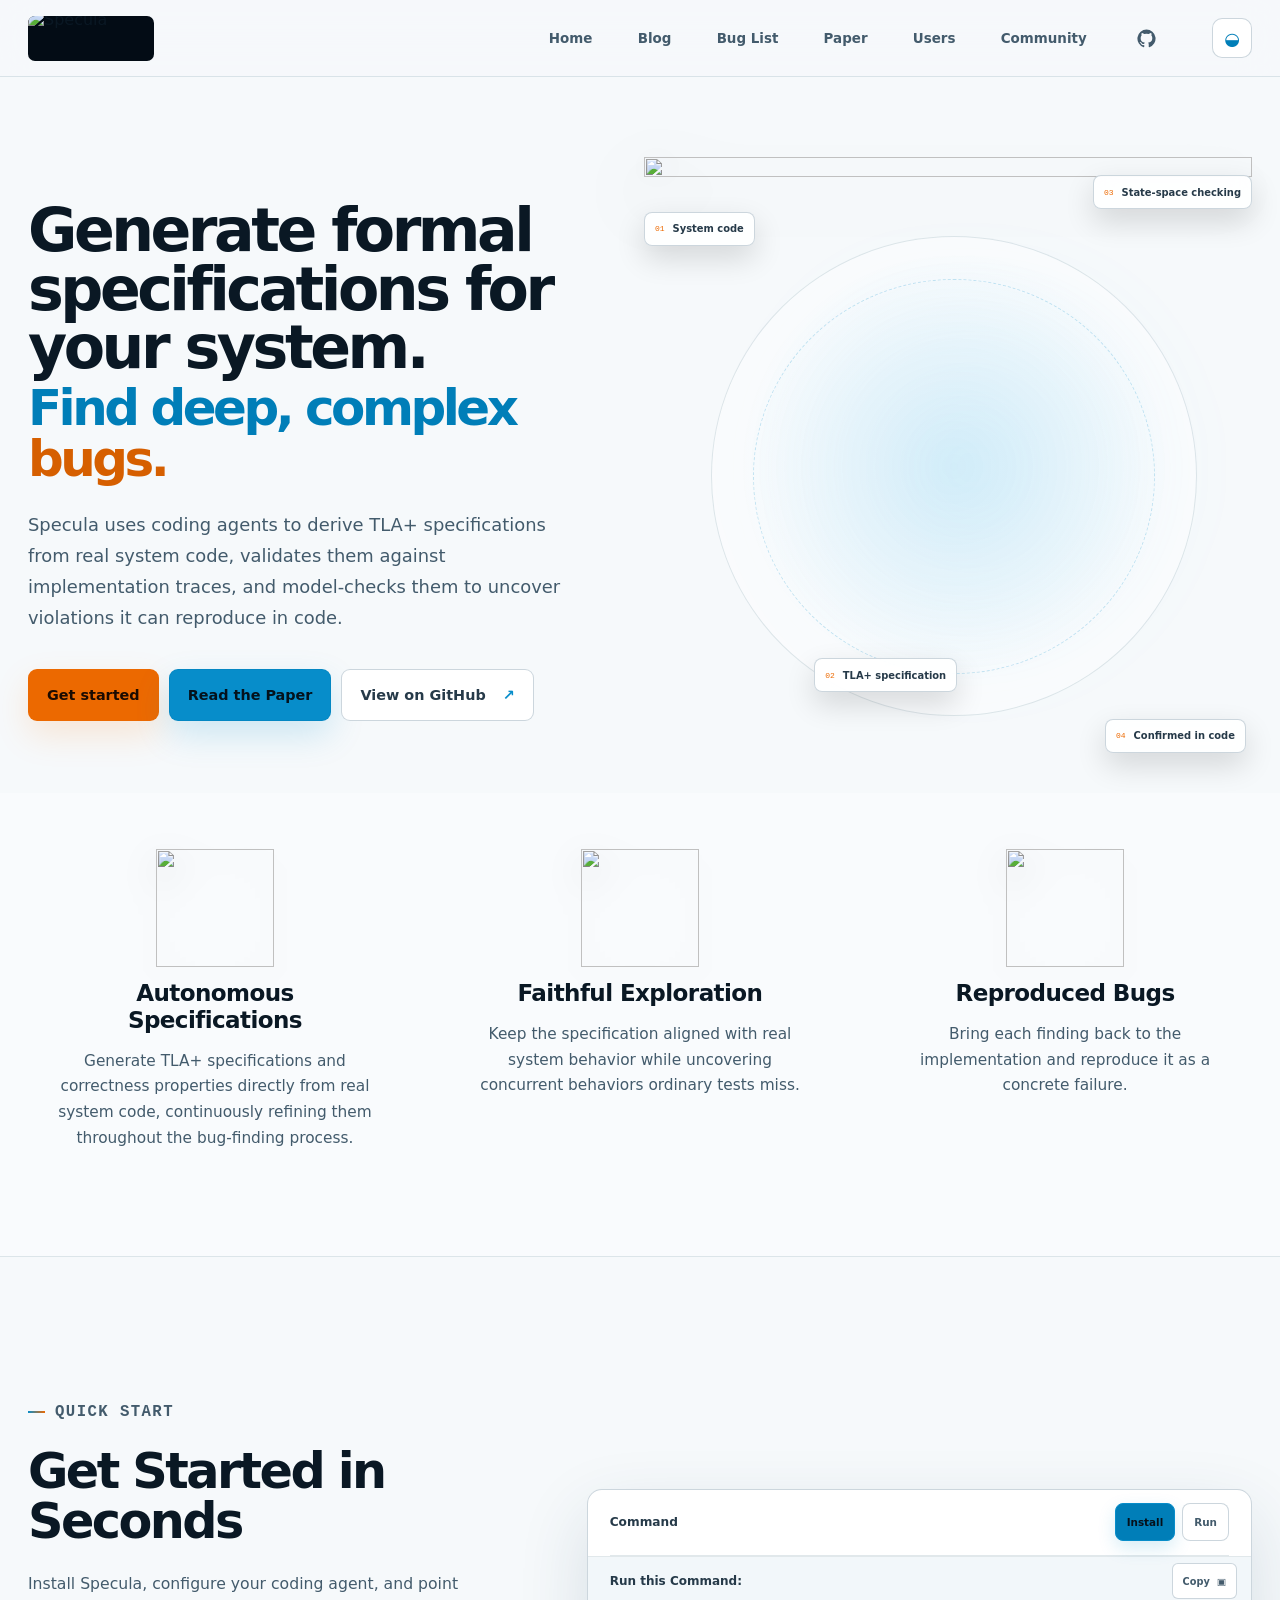
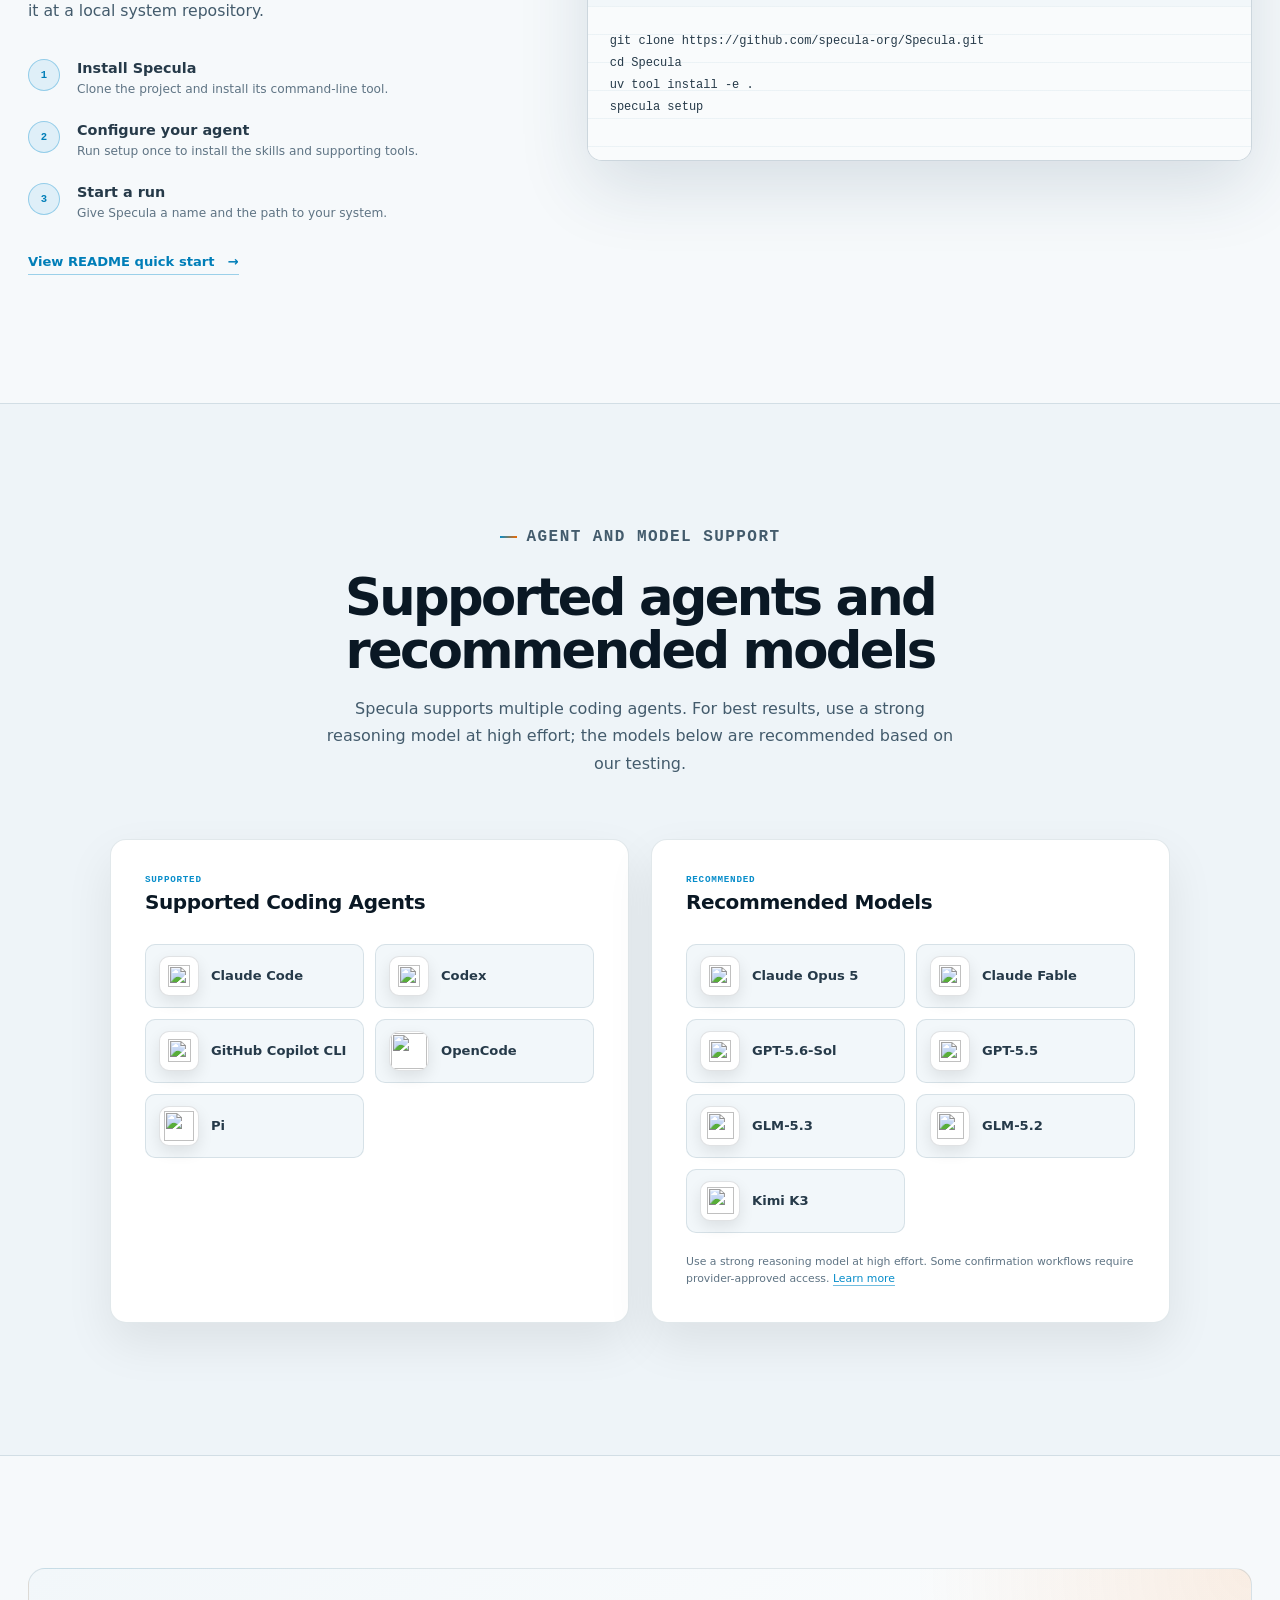
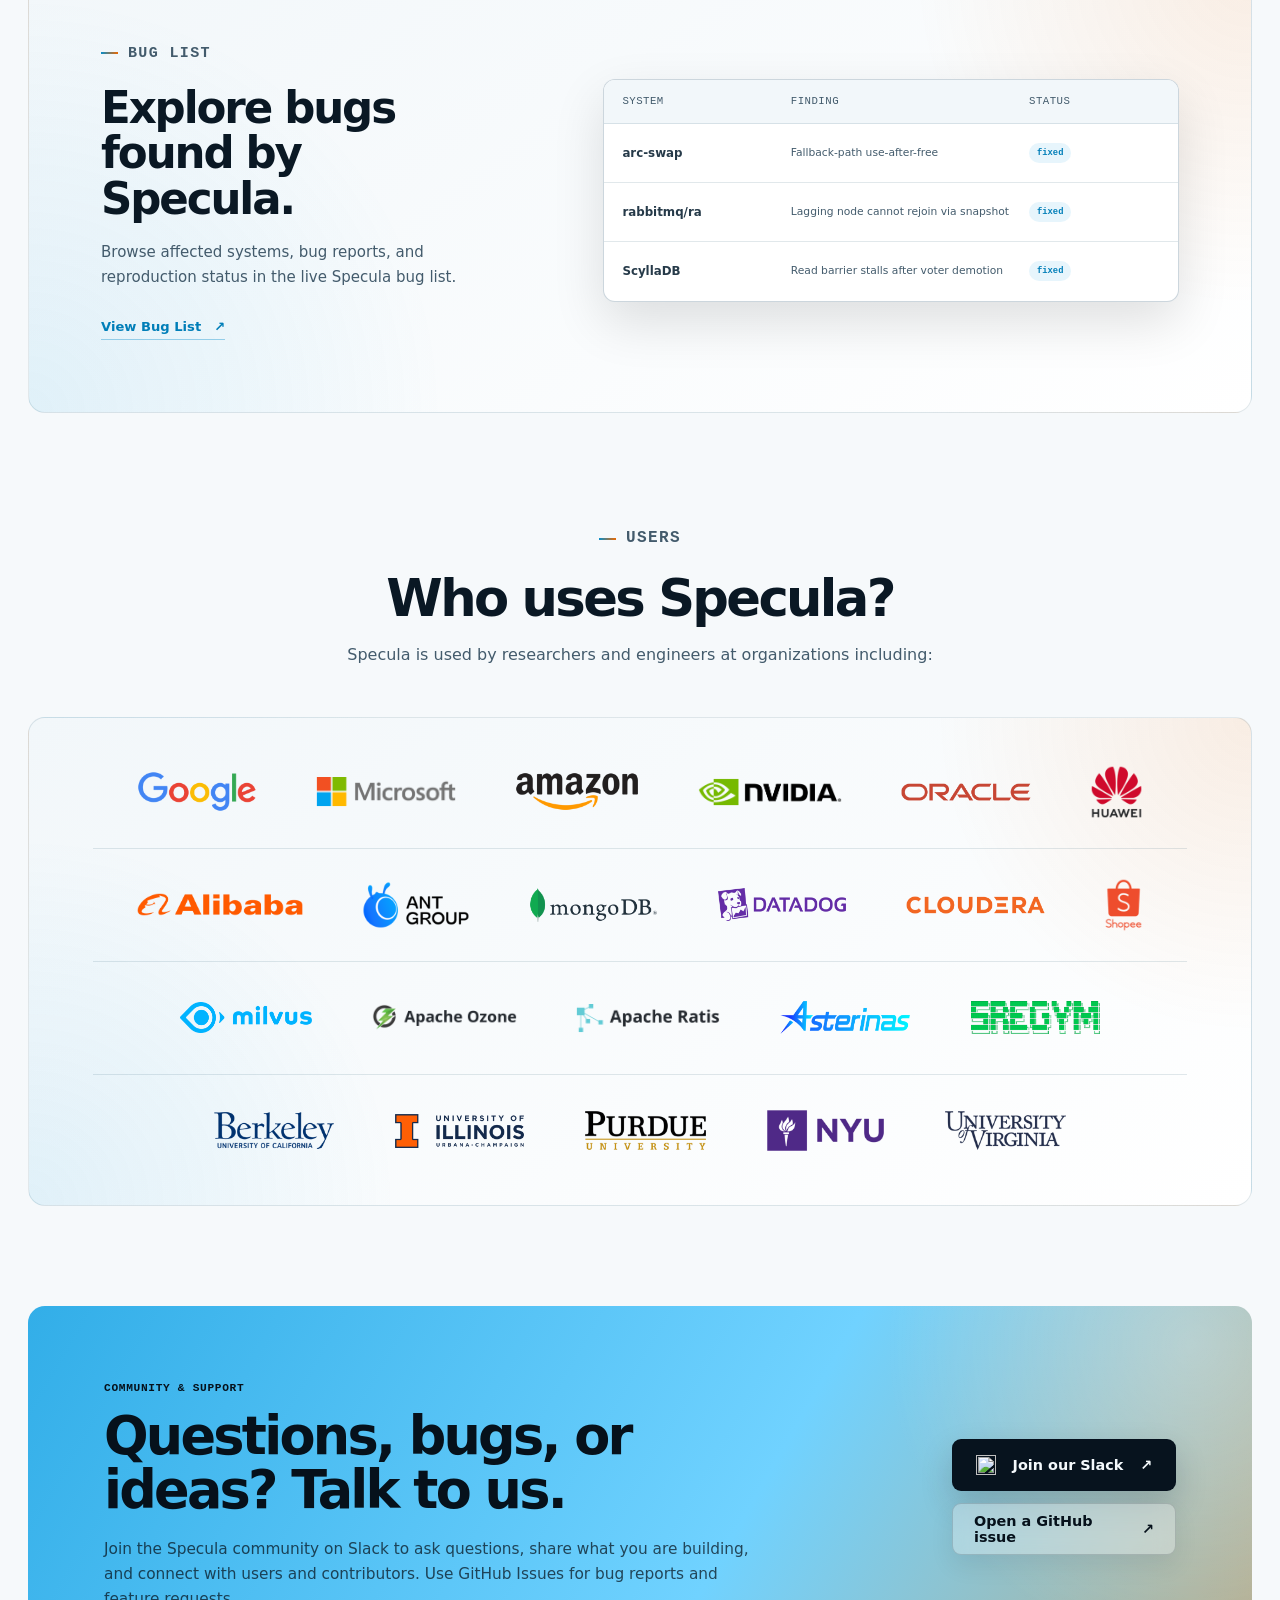
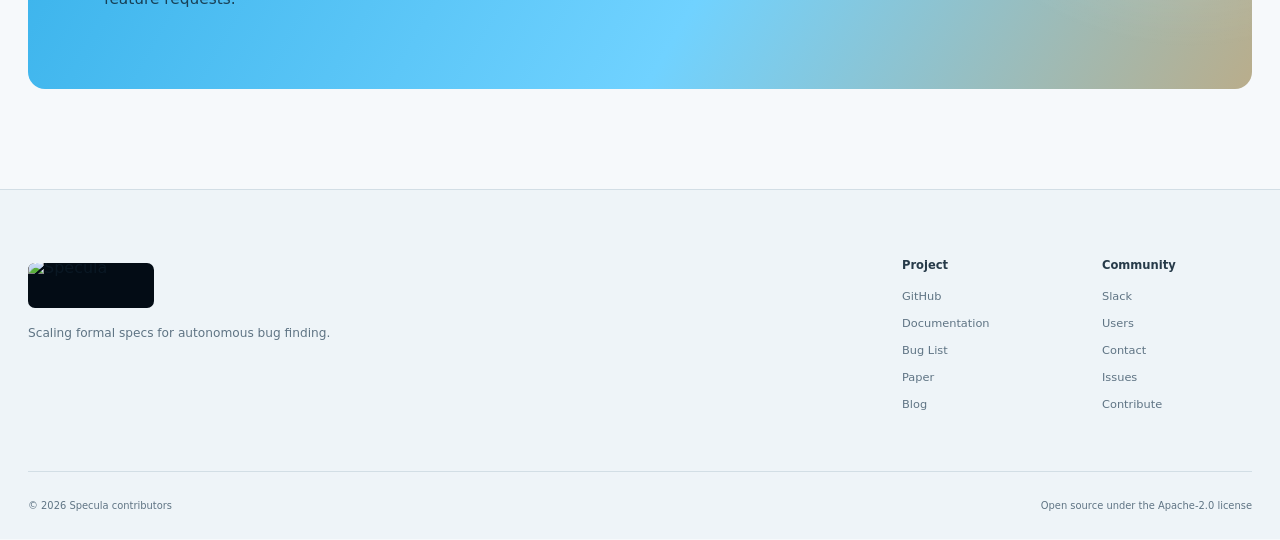
==== index.html @ 28d7adf4 "Add Who uses Specula section" ====
<!doctype html>
<html lang="en" data-theme="dark">
  <head>
    <meta charset="UTF-8" />
    <meta name="viewport" content="width=device-width, initial-scale=1" />
    <meta
      name="description"
      content="Specula generates formal TLA+ specifications for real system code, model-checks them, and reproduces deep bugs in the implementation."
    />
    <meta name="theme-color" content="#050d16" />
    <meta property="og:title" content="Specula — Generate formal specifications. Find deep bugs." />
    <meta
      property="og:description"
      content="Generate and validate TLA+ specifications for your system, then uncover and reproduce deep bugs."
    />
    <meta property="og:type" content="website" />
    <meta property="og:url" content="https://specula.info/" />
    <meta property="og:image" content="https://specula.info/assets/og.png" />
    <meta property="og:image:width" content="1536" />
    <meta property="og:image:height" content="1024" />
    <meta
      property="og:image:alt"
      content="Specula turns code into a TLA+ model, finds a counterexample, and confirms a bug."
    />
    <meta name="twitter:card" content="summary_large_image" />
    <meta name="twitter:title" content="Specula — Generate formal specifications. Find deep bugs." />
    <meta
      name="twitter:description"
      content="Generate and validate TLA+ specifications for your system, then uncover and reproduce deep bugs."
    />
    <meta name="twitter:image" content="https://specula.info/assets/og.png" />
    <title>Specula — Generate formal specifications. Find deep bugs.</title>
    <link rel="icon" href="assets/favicon.png" type="image/png" />
    <link rel="preload" href="assets/specula-hero-illustration.webp" as="image" type="image/webp" />
    <script>
      (() => {
        let savedTheme = null;
        try {
          savedTheme = localStorage.getItem("specula-theme");
        } catch (_) {}

        const theme =
          savedTheme === "light" || savedTheme === "dark"
            ? savedTheme
            : window.matchMedia?.("(prefers-color-scheme: dark)").matches
              ? "dark"
              : "light";

        document.documentElement.dataset.theme = theme;
        document
          .querySelector('meta[name="theme-color"]')
          ?.setAttribute("content", theme === "light" ? "#f6f9fb" : "#050d16");
      })();
    </script>
    <link rel="stylesheet" href="styles.css" />
  </head>
  <body>
    <a class="skip-link" href="#main">Skip to content</a>

    <header class="site-header">
      <div class="nav-shell">
        <a class="brand" href="#top" aria-label="Specula home">
          <img src="assets/specula-wordmark.webp" alt="Specula" width="287" height="127" />
        </a>

        <nav aria-label="Primary navigation">
          <a href="#top">Home</a>
          <a href="blog/">Blog</a>
          <a href="https://docs.google.com/spreadsheets/d/1AVXdKjNfD4952hZqyB-_wTdrzeTw0SD73f3F0zWJ0as/edit?gid=996176958#gid=996176958" target="_blank" rel="noopener noreferrer">Bug List</a>
          <a href="https://arxiv.org/abs/2607.25333" target="_blank" rel="noopener noreferrer">Paper</a>
          <a href="#users">Users</a>
          <a href="#contact">Community</a>
          <a
            class="github-nav"
            href="https://github.com/specula-org/Specula"
            aria-label="Specula on GitHub"
            title="GitHub"
          >
            <svg viewBox="0 0 24 24" aria-hidden="true">
              <path d="M12 .7a11.5 11.5 0 0 0-3.64 22.4c.58.1.79-.25.79-.56v-2.23c-3.22.7-3.9-1.37-3.9-1.37-.53-1.34-1.29-1.7-1.29-1.7-1.05-.72.08-.7.08-.7 1.16.08 1.78 1.2 1.78 1.2 1.03 1.77 2.71 1.26 3.37.96.1-.75.4-1.26.74-1.55-2.58-.3-5.29-1.29-5.29-5.73 0-1.27.45-2.3 1.19-3.11-.12-.29-.52-1.47.11-3.08 0 0 .97-.31 3.16 1.19a10.9 10.9 0 0 1 5.76 0c2.19-1.5 3.16-1.19 3.16-1.19.63 1.61.23 2.79.11 3.08.74.81 1.19 1.84 1.19 3.11 0 4.45-2.72 5.43-5.3 5.72.42.36.79 1.06.79 2.14v3.26c0 .31.21.67.8.56A11.5 11.5 0 0 0 12 .7Z" />
            </svg>
          </a>
        </nav>

        <div class="header-actions">
          <button
            class="theme-toggle"
            type="button"
            aria-label="Switch to light mode"
            aria-pressed="false"
            title="Switch color theme"
          >
            <span class="theme-icon theme-icon-sun" aria-hidden="true">☼</span>
            <span class="theme-icon theme-icon-moon" aria-hidden="true">◒</span>
          </button>
        </div>
      </div>
    </header>

    <main id="main">
      <section class="hero section-shell" id="top" aria-labelledby="hero-title">
        <div class="hero-copy reveal">
          <h1 id="hero-title">
            <span class="hero-title-main">Generate formal specifications for your system.</span>
            <span class="hero-title-accent">Find deep, complex <em>bugs.</em></span>
          </h1>
          <p class="hero-lede">
            Specula uses coding agents to derive TLA+ specifications from real
            system code, validates them against implementation traces, and
            model-checks them to uncover violations it can reproduce in code.
          </p>
          <div class="hero-actions">
            <a class="button button-primary" href="#get-started">
              Get started
            </a>
            <a class="button button-paper" href="https://arxiv.org/abs/2607.25333" target="_blank" rel="noopener noreferrer">
              Read the Paper
            </a>
            <a class="button button-secondary" href="https://github.com/specula-org/Specula">
              View on GitHub
              <span class="github-mark" aria-hidden="true">↗</span>
            </a>
          </div>
        </div>

        <figure class="hero-visual reveal" aria-labelledby="hero-figure-caption">
          <div class="visual-glow"></div>
          <img
            src="assets/specula-hero-illustration.webp"
            width="1254"
            height="1254"
            alt=""
            fetchpriority="high"
            decoding="async"
          />

          <div class="illustration-label label-code" aria-hidden="true">
            <span>01</span><strong>System code</strong>
          </div>
          <div class="illustration-label label-spec" aria-hidden="true">
            <span>02</span><strong>TLA+ specification</strong>
          </div>
          <div class="illustration-label label-check" aria-hidden="true">
            <span>03</span><strong>State-space checking</strong>
          </div>
          <div class="illustration-label label-bug" aria-hidden="true">
            <span>04</span><strong>Confirmed in code</strong>
          </div>

          <figcaption id="hero-figure-caption" class="sr-only">
            Specula analyzes system code, generates and validates a TLA+
            specification, explores its state space, and confirms discovered
            violations in the implementation.
          </figcaption>
        </figure>
      </section>

      <section class="signal-strip" aria-label="Specula value summary">
        <div class="section-shell signal-grid">
          <article class="reveal">
            <div class="feature-icon" aria-hidden="true">
              <img src="assets/feature-specification.webp" width="384" height="384" alt="" loading="lazy" decoding="async" />
            </div>
            <div class="signal-copy">
              <h2>Autonomous Specifications</h2>
              <p>Generate TLA+ specifications and correctness properties directly from real system code, continuously refining them throughout the bug-finding process.</p>
            </div>
          </article>
          <article class="reveal">
            <div class="feature-icon" aria-hidden="true">
              <img src="assets/feature-exploration.webp" width="384" height="384" alt="" loading="lazy" decoding="async" />
            </div>
            <div class="signal-copy">
              <h2>Faithful Exploration</h2>
              <p>Keep the specification aligned with real system behavior while uncovering concurrent behaviors ordinary tests miss.</p>
            </div>
          </article>
          <article class="reveal">
            <div class="feature-icon" aria-hidden="true">
              <img src="assets/feature-reproduction.webp" width="384" height="384" alt="" loading="lazy" decoding="async" />
            </div>
            <div class="signal-copy">
              <h2>Reproduced Bugs</h2>
              <p>Bring each finding back to the implementation and reproduce it as a concrete failure.</p>
            </div>
          </article>
        </div>
      </section>

      <section class="start-section section-shell" id="get-started" aria-labelledby="start-title">
        <div class="start-copy reveal">
          <p class="eyebrow"><span></span> Quick start</p>
          <h2 id="start-title">Get Started in Seconds</h2>
          <p>
            Install Specula, configure your coding agent, and point it at a
            local system repository.
          </p>
          <ol class="start-steps">
            <li><span>1</span><div><strong>Install Specula</strong><p>Clone the project and install its command-line tool.</p></div></li>
            <li><span>2</span><div><strong>Configure your agent</strong><p>Run setup once to install the skills and supporting tools.</p></div></li>
            <li><span>3</span><div><strong>Start a run</strong><p>Give Specula a name and the path to your system.</p></div></li>
          </ol>
          <a class="text-link" href="https://github.com/specula-org/Specula#setup">
            View README quick start <span aria-hidden="true">→</span>
          </a>
        </div>

        <div class="quickstart command-builder reveal" data-command-builder>
          <div class="builder-controls">
            <div class="builder-row">
              <span class="builder-label">Command</span>
              <div class="builder-options" role="group" aria-label="Command type">
                <button type="button" data-builder-mode="install" aria-pressed="true">Install</button>
                <button type="button" data-builder-mode="run" aria-pressed="false">Run</button>
              </div>
            </div>

            <div class="builder-row" data-run-config hidden>
              <span class="builder-label">Agent</span>
              <div class="builder-options builder-options-wrap" role="group" aria-label="Coding agent">
                <button type="button" data-builder-agent="claude-code" aria-pressed="true">Claude Code</button>
                <button type="button" data-builder-agent="codex" aria-pressed="false">Codex</button>
                <button type="button" data-builder-agent="copilot-cli" aria-pressed="false">Copilot CLI</button>
                <button type="button" data-builder-agent="opencode" aria-pressed="false">OpenCode</button>
                <button type="button" data-builder-agent="pi" aria-pressed="false">Pi</button>
              </div>
            </div>

            <div class="builder-row" data-run-config hidden>
              <span class="builder-label">Source</span>
              <div class="builder-control-stack">
                <div class="builder-options" role="group" aria-label="Source checkout handling">
                  <button type="button" data-builder-source="working" aria-pressed="true">Edit source</button>
                  <button type="button" data-builder-source="keep" aria-pressed="false">Use a copy</button>
                </div>
                <p class="builder-inline-help" data-source-help>
                  Specula works in the selected repository and may modify its files.
                </p>
              </div>
            </div>
          </div>

          <div class="command-output">
            <div class="command-output-heading">
              <span>Run this Command:</span>
              <button class="command-copy" type="button" data-copy-target="#quick-command">
                Copy <span aria-hidden="true">▣</span>
              </button>
            </div>
            <pre><code id="quick-command" data-generated-command>git clone https://github.com/specula-org/Specula.git
cd Specula
uv tool install -e .
specula setup</code></pre>
          </div>

        </div>
      </section>

      <section class="support-section" id="support" aria-labelledby="support-title">
        <div class="section-shell">
          <div class="support-heading reveal">
            <p class="eyebrow"><span></span> Agent and model support</p>
            <h2 id="support-title">Supported agents and recommended models</h2>
            <p>Specula supports multiple coding agents. For best results, use a strong reasoning model at high effort; the models below are recommended based on our testing.</p>
          </div>

          <div class="support-grid">
            <article class="support-card reveal">
              <div class="support-card-heading">
                <div><p>SUPPORTED</p><h3>Supported Coding Agents</h3></div>
              </div>
              <div class="support-items agents-list">
                <div><span class="brand-icon brand-icon--claude"><img src="assets/logos/claude.svg" alt="" loading="lazy" decoding="async" /></span><strong>Claude Code</strong></div>
                <div><span class="brand-icon brand-icon--openai"><img src="assets/logos/openai.svg" alt="" loading="lazy" decoding="async" /></span><strong>Codex</strong></div>
                <div><span class="brand-icon brand-icon--copilot"><img src="assets/logos/github-copilot.svg" alt="" loading="lazy" decoding="async" /></span><strong>GitHub Copilot CLI</strong></div>
                <div><span class="brand-icon brand-icon--opencode"><img src="assets/logos/opencode.png" alt="" loading="lazy" decoding="async" /></span><strong>OpenCode</strong></div>
                <div><span class="brand-icon brand-icon--pi"><img src="assets/logos/pi.svg" alt="" loading="lazy" decoding="async" /></span><strong>Pi</strong></div>
              </div>
            </article>

            <article class="support-card reveal">
              <div class="support-card-heading">
                <div><p>RECOMMENDED</p><h3>Recommended Models</h3></div>
              </div>
              <div class="support-items models-list">
                <div><span class="brand-icon brand-icon--claude"><img src="assets/logos/claude.svg" alt="" loading="lazy" decoding="async" /></span><strong>Claude Opus 5</strong></div>
                <div><span class="brand-icon brand-icon--claude"><img src="assets/logos/claude.svg" alt="" loading="lazy" decoding="async" /></span><strong>Claude Fable</strong></div>
                <div><span class="brand-icon brand-icon--openai"><img src="assets/logos/openai.svg" alt="" loading="lazy" decoding="async" /></span><strong>GPT-5.6-Sol</strong></div>
                <div><span class="brand-icon brand-icon--openai"><img src="assets/logos/openai.svg" alt="" loading="lazy" decoding="async" /></span><strong>GPT-5.5</strong></div>
                <div><span class="brand-icon brand-icon--zai"><img src="assets/logos/zai.svg" alt="" loading="lazy" decoding="async" /></span><strong>GLM-5.3</strong></div>
                <div><span class="brand-icon brand-icon--zai"><img src="assets/logos/zai.svg" alt="" loading="lazy" decoding="async" /></span><strong>GLM-5.2</strong></div>
                <div><span class="brand-icon brand-icon--kimi"><img src="assets/logos/kimi.png" alt="" loading="lazy" decoding="async" /></span><strong>Kimi K3</strong></div>
              </div>
              <p class="support-note">
                Use a strong reasoning model at high effort. Some confirmation workflows require provider-approved access.
                <a href="https://github.com/specula-org/Specula/blob/main/docs/Usage.md#models-tested-by-the-specula-team">Learn more</a>
              </p>
            </article>
          </div>
        </div>
      </section>

      <section class="bug-list-section section-shell" id="bugs" aria-labelledby="bugs-title">
        <div class="bug-placeholder reveal">
          <div class="bug-placeholder-copy">
            <p class="eyebrow"><span></span> Bug List</p>
            <h2 id="bugs-title">Explore bugs found by Specula.</h2>
            <p>
              Browse affected systems, bug reports, and reproduction status in
              the live Specula bug list.
            </p>
            <a class="text-link" href="https://docs.google.com/spreadsheets/d/1AVXdKjNfD4952hZqyB-_wTdrzeTw0SD73f3F0zWJ0as/edit?gid=996176958#gid=996176958" target="_blank" rel="noopener noreferrer">
              View Bug List <span aria-hidden="true">↗</span>
            </a>
          </div>
          <div class="bug-list-preview">
            <div class="bug-list-row bug-list-head"><span>System</span><span>Finding</span><span>Status</span></div>
            <div class="bug-list-row"><strong>arc-swap</strong><span>Fallback-path use-after-free</span><b class="status-fixed">Fixed</b></div>
            <div class="bug-list-row"><strong>rabbitmq/ra</strong><span>Lagging node cannot rejoin via snapshot</span><b class="status-fixed">Fixed</b></div>
            <div class="bug-list-row"><strong>ScyllaDB</strong><span>Read barrier stalls after voter demotion</span><b class="status-fixed">Fixed</b></div>
          </div>
        </div>
      </section>

      <section class="users-section section-shell" id="users" aria-labelledby="users-title">
        <div class="users-heading reveal">
          <p class="eyebrow"><span></span> Users</p>
          <h2 id="users-title">Who uses Specula?</h2>
          <p>Specula is used by researchers and engineers at organizations including:</p>
        </div>

        <div class="logo-wall reveal">
            <ul class="logo-row">
              <li>
                <a href="https://www.google.com" target="_blank" rel="noopener noreferrer" style="--logo-h: 37px">
                  <img src="assets/users/google.png" width="371" height="128" alt="Google" loading="lazy" decoding="async" />
                </a>
              </li>
              <li>
                <a href="https://www.microsoft.com" target="_blank" rel="noopener noreferrer" style="--logo-h: 28px">
                  <img src="assets/users/microsoft.png" width="571" height="128" alt="Microsoft" loading="lazy" decoding="async" />
                </a>
              </li>
              <li>
                <a href="https://www.amazon.com" target="_blank" rel="noopener noreferrer" style="--logo-h: 35px">
                  <img class="logo-light" src="assets/users/amazon.png" width="406" height="128" alt="Amazon" loading="lazy" decoding="async" />
                  <img class="logo-dark" src="assets/users/amazon-dark.png" width="406" height="128" alt="Amazon" loading="lazy" decoding="async" />
                </a>
              </li>
              <li>
                <a href="https://www.nvidia.com" target="_blank" rel="noopener noreferrer" style="--logo-h: 25px">
                  <img class="logo-light" src="assets/users/nvidia.png" width="658" height="128" alt="NVIDIA" loading="lazy" decoding="async" />
                  <img class="logo-dark" src="assets/users/nvidia-dark.png" width="658" height="128" alt="NVIDIA" loading="lazy" decoding="async" />
                </a>
              </li>
              <li>
                <a href="https://www.oracle.com" target="_blank" rel="noopener noreferrer" style="--logo-h: 16px">
                  <img src="assets/users/oracle.png" width="931" height="128" alt="Oracle" loading="lazy" decoding="async" />
                </a>
              </li>
              <li>
                <a href="https://www.huawei.com" target="_blank" rel="noopener noreferrer" style="--logo-h: 48px">
                  <img class="logo-light" src="assets/users/huawei.png" width="126" height="128" alt="Huawei" loading="lazy" decoding="async" />
                  <img class="logo-dark" src="assets/users/huawei-dark.png" width="126" height="128" alt="Huawei" loading="lazy" decoding="async" />
                </a>
              </li>
            </ul>
            <ul class="logo-row">
              <li>
                <a href="https://www.alibabagroup.com" target="_blank" rel="noopener noreferrer" style="--logo-h: 20px">
                  <img class="logo-light" src="assets/users/alibaba.png" width="945" height="128" alt="Alibaba Group" loading="lazy" decoding="async" />
                  <img class="logo-dark" src="assets/users/alibaba-dark.png" width="945" height="128" alt="Alibaba Group" loading="lazy" decoding="async" />
                </a>
              </li>
              <li>
                <a href="https://www.antgroup.com" target="_blank" rel="noopener noreferrer" style="--logo-h: 43px">
                  <img class="logo-light" src="assets/users/ant-group.png" width="288" height="128" alt="Ant Group" loading="lazy" decoding="async" />
                  <img class="logo-dark" src="assets/users/ant-group-dark.png" width="288" height="128" alt="Ant Group" loading="lazy" decoding="async" />
                </a>
              </li>
              <li>
                <a href="https://www.mongodb.com" target="_blank" rel="noopener noreferrer" style="--logo-h: 32px">
                  <img class="logo-light" src="assets/users/mongodb.png" width="461" height="128" alt="MongoDB" loading="lazy" decoding="async" />
                  <img class="logo-dark" src="assets/users/mongodb-dark.png" width="461" height="128" alt="MongoDB" loading="lazy" decoding="async" />
                </a>
              </li>
              <li>
                <a href="https://www.datadoghq.com" target="_blank" rel="noopener noreferrer" style="--logo-h: 31px">
                  <img class="logo-light" src="assets/users/datadog.png" width="482" height="128" alt="Datadog" loading="lazy" decoding="async" />
                  <img class="logo-dark" src="assets/users/datadog-dark.png" width="498" height="128" alt="Datadog" loading="lazy" decoding="async" />
                </a>
              </li>
              <li>
                <a href="https://www.cloudera.com" target="_blank" rel="noopener noreferrer" style="--logo-h: 16px">
                  <img src="assets/users/cloudera.png" width="992" height="128" alt="Cloudera" loading="lazy" decoding="async" />
                </a>
              </li>
              <li>
                <a href="https://shopee.com" target="_blank" rel="noopener noreferrer" style="--logo-h: 48px">
                  <img src="assets/users/shopee.png" width="92" height="128" alt="Shopee" loading="lazy" decoding="async" />
                </a>
              </li>
            </ul>
            <ul class="logo-row">
              <li>
                <a href="https://milvus.io" target="_blank" rel="noopener noreferrer" style="--logo-h: 29px">
                  <img src="assets/users/milvus.png" width="531" height="128" alt="Milvus" loading="lazy" decoding="async" />
                </a>
              </li>
              <li>
                <a href="https://ozone.apache.org" target="_blank" rel="noopener noreferrer" style="--logo-h: 25px">
                  <img class="logo-light" src="assets/users/ozone.png" width="660" height="128" alt="Apache Ozone" loading="lazy" decoding="async" />
                  <img class="logo-dark" src="assets/users/ozone-dark.png" width="660" height="128" alt="Apache Ozone" loading="lazy" decoding="async" />
                </a>
              </li>
              <li>
                <a href="https://ratis.apache.org" target="_blank" rel="noopener noreferrer" style="--logo-h: 27px">
                  <img class="logo-light" src="assets/users/ratis.png" width="611" height="128" alt="Apache Ratis" loading="lazy" decoding="async" />
                  <img class="logo-dark" src="assets/users/ratis-dark.png" width="611" height="128" alt="Apache Ratis" loading="lazy" decoding="async" />
                </a>
              </li>
              <li>
                <a href="https://asterinas.github.io" target="_blank" rel="noopener noreferrer" style="--logo-h: 31px">
                  <img src="assets/users/asterinas.png" width="487" height="128" alt="Asterinas" loading="lazy" decoding="async" />
                </a>
              </li>
              <li>
                <a href="https://sregym.com" target="_blank" rel="noopener noreferrer" style="--logo-h: 31px">
                  <img src="assets/users/sregym.png" width="485" height="128" alt="SREGym" loading="lazy" decoding="async" />
                </a>
              </li>
            </ul>
            <ul class="logo-row">
              <li>
                <a href="https://www.berkeley.edu" target="_blank" rel="noopener noreferrer" style="--logo-h: 35px">
                  <img class="logo-light" src="assets/users/berkeley.png" width="398" height="128" alt="UC Berkeley" loading="lazy" decoding="async" />
                  <img class="logo-dark" src="assets/users/berkeley-dark.png" width="398" height="128" alt="UC Berkeley" loading="lazy" decoding="async" />
                </a>
              </li>
              <li>
                <a href="https://illinois.edu" target="_blank" rel="noopener noreferrer" style="--logo-h: 32px">
                  <img class="logo-light" src="assets/users/uiuc.png" width="469" height="128" alt="University of Illinois Urbana-Champaign" loading="lazy" decoding="async" />
                  <img class="logo-dark" src="assets/users/uiuc-dark.png" width="469" height="128" alt="University of Illinois Urbana-Champaign" loading="lazy" decoding="async" />
                </a>
              </li>
              <li>
                <a href="https://www.purdue.edu" target="_blank" rel="noopener noreferrer" style="--logo-h: 36px">
                  <img class="logo-light" src="assets/users/purdue.png" width="390" height="128" alt="Purdue University" loading="lazy" decoding="async" />
                  <img class="logo-dark" src="assets/users/purdue-dark.png" width="390" height="128" alt="Purdue University" loading="lazy" decoding="async" />
                </a>
              </li>
              <li>
                <a href="https://www.nyu.edu" target="_blank" rel="noopener noreferrer" style="--logo-h: 38px">
                  <img class="logo-light" src="assets/users/nyu.png" width="360" height="128" alt="New York University" loading="lazy" decoding="async" />
                  <img class="logo-dark" src="assets/users/nyu-dark.png" width="360" height="128" alt="New York University" loading="lazy" decoding="async" />
                </a>
              </li>
              <li>
                <a href="https://www.virginia.edu" target="_blank" rel="noopener noreferrer" style="--logo-h: 36px">
                  <img class="logo-light" src="assets/users/uva.png" width="390" height="128" alt="University of Virginia" loading="lazy" decoding="async" />
                  <img class="logo-dark" src="assets/users/uva-dark.png" width="390" height="128" alt="University of Virginia" loading="lazy" decoding="async" />
                </a>
              </li>
            </ul>
        </div>
      </section>

      <section class="closing-section section-shell reveal" id="contact" aria-labelledby="contact-title">
        <div>
          <p>Community &amp; support</p>
          <h2 id="contact-title">Questions, bugs, or ideas? Talk to us.</h2>
          <span class="contact-copy">Join the Specula community on Slack to ask questions, share what you are building, and connect with users and contributors. Use GitHub Issues for bug reports and feature requests.</span>
        </div>
        <div class="contact-actions">
          <a class="button button-inverse" href="slack/" target="_blank" rel="noopener noreferrer">
            <img class="button-icon" src="assets/logos/slack.png" width="20" height="20" alt="" />
            Join our Slack <span aria-hidden="true">↗</span>
          </a>
          <a class="button button-contact-secondary" href="https://github.com/specula-org/Specula/issues">
            Open a GitHub issue <span aria-hidden="true">↗</span>
          </a>
        </div>
      </section>
    </main>

    <footer class="site-footer">
      <div class="section-shell footer-grid">
        <div class="footer-brand">
          <a class="brand" href="#top" aria-label="Specula home">
            <img src="assets/specula-wordmark.webp" alt="Specula" width="287" height="127" loading="lazy" decoding="async" />
          </a>
          <p>Scaling formal specs for autonomous bug finding.</p>
        </div>
        <div class="footer-links">
          <div>
            <strong>Project</strong>
            <a href="https://github.com/specula-org/Specula">GitHub</a>
            <a href="https://github.com/specula-org/Specula/blob/main/docs/Usage.md">Documentation</a>
            <a href="https://docs.google.com/spreadsheets/d/1AVXdKjNfD4952hZqyB-_wTdrzeTw0SD73f3F0zWJ0as/edit?gid=996176958#gid=996176958" target="_blank" rel="noopener noreferrer">Bug List</a>
            <a href="https://arxiv.org/abs/2607.25333" target="_blank" rel="noopener noreferrer">Paper</a>
            <a href="blog/">Blog</a>
          </div>
          <div>
            <strong>Community</strong>
            <a href="slack/" target="_blank" rel="noopener noreferrer">Slack</a>
            <a href="#users">Users</a>
            <a href="#contact">Contact</a>
            <a href="https://github.com/specula-org/Specula/issues">Issues</a>
            <a href="https://github.com/specula-org/Specula/blob/main/CONTRIBUTING.md">Contribute</a>
          </div>
        </div>
      </div>
      <div class="section-shell footer-bottom">
        <span>© 2026 Specula contributors</span>
        <span>Open source under the Apache-2.0 license</span>
      </div>
    </footer>

    <script src="script.js" defer></script>
  </body>
</html>
---- styles.css ----
:root {
  color-scheme: dark;
  --bg: #050d16;
  --bg-elevated: #08131f;
  --surface: #0a1724;
  --surface-2: #0d1c2c;
  --surface-3: #102235;
  --text: #f3f7fa;
  --text-soft: #c9d5df;
  --muted: #8da1b2;
  --muted-strong: #a9b9c6;
  --line: rgba(139, 181, 211, 0.15);
  --line-strong: rgba(139, 181, 211, 0.26);
  --blue: #42baf3;
  --blue-bright: #74d1ff;
  --blue-faint: rgba(66, 186, 243, 0.1);
  --orange: #ff7900;
  --orange-bright: #ff9b3f;
  --orange-faint: rgba(255, 121, 0, 0.1);
  --green: #57d58c;
  --shadow: 0 28px 80px rgba(0, 0, 0, 0.38);
  --header-bg: rgba(5, 13, 22, 0.78);
  --grid-color: rgba(102, 163, 202, 0.055);
  --section-width: 1240px;
  font-family:
    Inter, "SF Pro Display", "SF Pro Text", ui-sans-serif, system-ui,
    -apple-system, BlinkMacSystemFont, "Segoe UI", sans-serif;
  font-synthesis: none;
}

:root[data-theme="light"] {
  color-scheme: light;
  --bg: #f6f9fb;
  --bg-elevated: #eef4f8;
  --surface: #ffffff;
  --surface-2: #f2f7fa;
  --surface-3: #e8f1f7;
  --text: #0a1824;
  --text-soft: #263a49;
  --muted: #5f7484;
  --muted-strong: #435b6c;
  --line: rgba(15, 65, 95, 0.12);
  --line-strong: rgba(15, 65, 95, 0.21);
  --blue: #078dca;
  --blue-bright: #007eb8;
  --blue-faint: rgba(20, 161, 224, 0.1);
  --orange: #ec6900;
  --orange-bright: #d65f00;
  --orange-faint: rgba(236, 105, 0, 0.1);
  --green: #14864a;
  --shadow: 0 26px 70px rgba(25, 67, 92, 0.14);
  --header-bg: rgba(246, 249, 251, 0.86);
  --grid-color: rgba(10, 94, 138, 0.055);
}

* {
  box-sizing: border-box;
}

html {
  background: var(--bg);
  overflow-x: clip;
  scroll-behavior: smooth;
  scroll-padding-top: 92px;
}

body {
  min-width: 320px;
  min-height: 100vh;
  margin: 0;
  overflow-x: hidden;
  color: var(--text);
  background: var(--bg);
  transition: color 220ms ease, background-color 220ms ease;
}

body::before {
  position: fixed;
  inset: 0;
  z-index: -2;
  content: "";
  pointer-events: none;
  background-image:
    linear-gradient(var(--grid-color) 1px, transparent 1px),
    linear-gradient(90deg, var(--grid-color) 1px, transparent 1px);
  background-size: 56px 56px;
  mask-image: linear-gradient(to bottom, black, transparent 90%);
}

body::after {
  position: absolute;
  top: -180px;
  right: 0;
  z-index: -1;
  width: min(760px, 100%);
  height: 640px;
  border-radius: 50%;
  content: "";
  pointer-events: none;
  background: radial-gradient(circle, rgba(52, 174, 233, 0.12), transparent 66%);
}

button,
a {
  -webkit-tap-highlight-color: transparent;
}

button {
  color: inherit;
  font: inherit;
}

a {
  color: inherit;
  text-decoration: none;
}

a:focus-visible,
button:focus-visible {
  outline: 3px solid rgba(66, 186, 243, 0.54);
  outline-offset: 4px;
}

.skip-link {
  position: fixed;
  top: 10px;
  left: 10px;
  z-index: 100;
  padding: 10px 14px;
  border-radius: 7px;
  color: #06101a;
  background: var(--blue-bright);
  transform: translateY(-150%);
}

.skip-link:focus {
  transform: translateY(0);
}

.section-shell,
.nav-shell {
  width: min(var(--section-width), calc(100% - 56px));
  margin-inline: auto;
}

.site-header {
  position: sticky;
  top: 0;
  z-index: 50;
  border-bottom: 1px solid var(--line);
  background: var(--header-bg);
  backdrop-filter: blur(20px) saturate(140%);
}

.nav-shell {
  display: grid;
  grid-template-columns: auto 1fr auto;
  gap: 46px;
  align-items: center;
  min-height: 76px;
}

.brand {
  display: inline-flex;
  flex: 0 0 auto;
  overflow: hidden;
  align-items: center;
  width: 126px;
  height: 45px;
  border-radius: 7px;
  background: #030c15;
}

.brand img {
  display: block;
  width: 100%;
  height: auto;
}

nav {
  display: flex;
  gap: clamp(20px, 2.6vw, 36px);
  align-items: center;
  justify-content: flex-end;
  color: var(--muted-strong);
  font-size: 0.84rem;
  font-weight: 650;
}

nav a {
  transition: color 160ms ease;
}

nav a:not(.github-nav) {
  position: relative;
  display: inline-flex;
  align-items: center;
  min-height: 40px;
  padding-inline: 6px;
}

nav a:hover {
  color: var(--text);
}

.nav-current {
  color: var(--text);
}

.nav-current::after {
  position: absolute;
  right: 0;
  bottom: 3px;
  left: 0;
  height: 2px;
  border-radius: 2px;
  content: "";
  background: linear-gradient(90deg, var(--blue), var(--orange));
}

.github-nav {
  display: grid;
  width: 40px;
  height: 40px;
  place-items: center;
  border-radius: 8px;
}

.github-nav:hover {
  background: var(--blue-faint);
}

.github-nav svg {
  width: 19px;
  height: 19px;
  fill: currentColor;
}

.header-actions {
  display: flex;
  gap: 10px;
  align-items: center;
}

.theme-toggle {
  position: relative;
  display: grid;
  width: 40px;
  height: 40px;
  padding: 0;
  overflow: hidden;
  place-items: center;
  border: 1px solid var(--line-strong);
  border-radius: 10px;
  cursor: pointer;
  background: var(--surface);
  transition: border-color 160ms ease, transform 160ms ease;
}

.theme-toggle:hover {
  border-color: rgba(66, 186, 243, 0.52);
  transform: translateY(-1px);
}

.theme-icon {
  position: absolute;
  display: grid;
  place-items: center;
  color: var(--blue-bright);
  font-size: 1.12rem;
  transition: opacity 180ms ease, transform 220ms ease;
}

.theme-icon-sun {
  opacity: 1;
  transform: rotate(0deg) scale(1);
}

.theme-icon-moon {
  opacity: 0;
  transform: rotate(-50deg) scale(0.65);
}

:root[data-theme="light"] .theme-icon-sun {
  opacity: 0;
  transform: rotate(50deg) scale(0.65);
}

:root[data-theme="light"] .theme-icon-moon {
  opacity: 1;
  transform: rotate(0deg) scale(1);
}

.header-cta {
  display: inline-flex;
  gap: 11px;
  align-items: center;
  min-height: 40px;
  padding: 0 15px;
  border-radius: 9px;
  color: #1b0b00;
  background: var(--orange);
  font-size: 0.82rem;
  font-weight: 760;
  transition: background-color 160ms ease, transform 160ms ease;
}

.header-cta:hover {
  background: #ff8c22;
  transform: translateY(-1px);
}

.hero {
  display: grid;
  grid-template-columns: minmax(0, 0.94fr) minmax(520px, 1.06fr);
  gap: clamp(50px, 6vw, 90px);
  align-items: center;
  min-height: auto;
  padding-block: 80px 28px;
}

.hero-copy {
  position: relative;
  z-index: 2;
  max-width: 680px;
}

.hero-copy > h1 {
  margin-top: 0;
}

.eyebrow {
  display: flex;
  gap: 10px;
  align-items: center;
  margin: 0;
  color: var(--blue);
  font-family: ui-monospace, "SFMono-Regular", Menlo, Consolas, monospace;
  font-size: 0.7rem;
  font-weight: 680;
  letter-spacing: 0.09em;
  text-transform: uppercase;
}

.eyebrow > span {
  width: 17px;
  height: 2px;
  background: linear-gradient(90deg, var(--blue), var(--orange));
}

h1,
h2,
h3,
p {
  text-wrap: pretty;
}

h1 {
  max-width: 690px;
  margin: 26px 0 25px;
  font-size: clamp(3.35rem, 4.7vw, 5rem);
  font-weight: 740;
  line-height: 0.97;
  letter-spacing: -0.058em;
}

h1 span {
  display: block;
}

.hero-title-main {
  color: var(--text);
}

.hero-title-accent {
  margin-top: 0.14em;
  color: var(--blue-bright);
  font-size: 0.83em;
  line-height: 1.02;
}

.hero-title-accent em {
  color: var(--orange-bright);
  font-style: normal;
}

.hero-lede {
  max-width: 650px;
  margin: 0;
  color: var(--muted-strong);
  font-size: clamp(1.05rem, 1.4vw, 1.22rem);
  line-height: 1.72;
}

.hero-actions {
  display: flex;
  flex-wrap: nowrap;
  gap: 10px;
  margin-top: 35px;
}

.hero-actions .button {
  flex: 0 0 auto;
  padding-inline: 18px;
  white-space: nowrap;
}

.button {
  display: inline-flex;
  gap: 17px;
  align-items: center;
  justify-content: center;
  min-height: 52px;
  padding-inline: 21px;
  border: 1px solid transparent;
  border-radius: 9px;
  font-size: 0.9rem;
  font-weight: 760;
  transition: border-color 160ms ease, background-color 160ms ease, transform 160ms ease;
}

.button:hover {
  transform: translateY(-2px);
}

.button-primary {
  color: #1b0b00;
  background: var(--orange);
  box-shadow: 0 14px 34px rgba(255, 121, 0, 0.15);
}

.button-primary:hover {
  background: #ff8c22;
}

.button-paper {
  border-color: color-mix(in srgb, var(--blue-bright) 36%, transparent);
  color: #04121c;
  background: var(--blue);
  box-shadow: 0 14px 34px color-mix(in srgb, var(--blue) 17%, transparent);
}

.button-paper:hover {
  background: var(--blue-bright);
}

.button-secondary {
  border-color: var(--line-strong);
  color: var(--text-soft);
  background: var(--surface);
}

.button-secondary:hover {
  border-color: rgba(66, 186, 243, 0.48);
  background: var(--surface-2);
}

.github-mark {
  color: var(--blue);
}

.hero-note {
  margin: 19px 0 0;
  color: var(--muted);
  font-size: 0.76rem;
}

.hero-visual {
  position: relative;
  min-width: 0;
}

.visual-glow {
  position: absolute;
  inset: 12% 3% 2% 12%;
  z-index: -1;
  border-radius: 40%;
  background: radial-gradient(circle at 45% 40%, rgba(58, 185, 246, 0.17), transparent 58%);
  filter: blur(25px);
}

.terminal-card {
  position: relative;
  overflow: hidden;
  border: 1px solid var(--line-strong);
  border-radius: 16px;
  background: linear-gradient(145deg, color-mix(in srgb, var(--surface-2) 96%, transparent), var(--surface));
  box-shadow: var(--shadow);
}

.terminal-card::before {
  position: absolute;
  top: 0;
  left: 8%;
  width: 76%;
  height: 1px;
  content: "";
  background: linear-gradient(90deg, transparent, var(--blue), transparent);
}

.terminal-bar {
  display: grid;
  grid-template-columns: 80px 1fr auto;
  align-items: center;
  min-height: 49px;
  padding-inline: 17px;
  border-bottom: 1px solid var(--line);
  color: var(--muted);
  font-family: ui-monospace, "SFMono-Regular", Menlo, Consolas, monospace;
  font-size: 0.66rem;
}

.window-dots {
  display: flex;
  gap: 6px;
}

.window-dots i {
  width: 7px;
  height: 7px;
  border-radius: 50%;
  background: var(--line-strong);
}

.window-dots i:first-child {
  background: var(--orange);
}

.terminal-state {
  display: inline-flex;
  gap: 7px;
  align-items: center;
  color: var(--muted-strong);
}

.terminal-state i {
  width: 6px;
  height: 6px;
  border-radius: 50%;
  background: var(--green);
  box-shadow: 0 0 12px color-mix(in srgb, var(--green) 45%, transparent);
}

.command-line {
  display: flex;
  gap: 13px;
  align-items: center;
  min-height: 64px;
  padding-inline: 20px;
  border-bottom: 1px solid var(--line);
  background: color-mix(in srgb, var(--blue-faint) 38%, transparent);
  font-family: ui-monospace, "SFMono-Regular", Menlo, Consolas, monospace;
  font-size: clamp(0.68rem, 1.05vw, 0.78rem);
}

.prompt {
  flex: 0 0 auto;
  color: var(--orange);
  font-weight: 750;
}

.command-line code {
  overflow: hidden;
  color: var(--text-soft);
  text-overflow: ellipsis;
  white-space: nowrap;
}

.run-steps {
  padding: 8px 20px;
  margin: 0;
  list-style: none;
}

.run-steps li {
  position: relative;
  display: grid;
  grid-template-columns: 30px 31px 1fr auto;
  gap: 12px;
  align-items: center;
  min-height: 78px;
  border-bottom: 1px solid var(--line);
}

.run-steps li:last-child {
  border-bottom: 0;
}

.run-steps li:not(:last-child)::after {
  position: absolute;
  bottom: -5px;
  left: 43px;
  z-index: 2;
  width: 1px;
  height: 11px;
  content: "";
  background: var(--line-strong);
}

.run-index,
.run-label,
.run-meta {
  font-family: ui-monospace, "SFMono-Regular", Menlo, Consolas, monospace;
}

.run-index {
  color: var(--muted);
  font-size: 0.62rem;
}

.run-icon {
  display: grid;
  width: 28px;
  height: 28px;
  place-items: center;
  border: 1px solid color-mix(in srgb, var(--blue) 36%, transparent);
  border-radius: 7px;
  color: var(--blue-bright);
  background: var(--blue-faint);
  font-size: 0.66rem;
  font-style: normal;
  font-weight: 780;
}

.run-label {
  display: block;
  margin-bottom: 5px;
  color: var(--muted);
  font-size: 0.58rem;
  letter-spacing: 0.06em;
}

.run-steps strong {
  display: block;
  color: var(--text-soft);
  font-size: 0.79rem;
  font-weight: 650;
}

.run-meta {
  color: var(--muted);
  font-size: 0.58rem;
}

.is-alert .run-icon {
  border-color: color-mix(in srgb, var(--orange) 48%, transparent);
  color: var(--orange-bright);
  background: var(--orange-faint);
}

.is-confirmed .run-icon {
  border-color: color-mix(in srgb, var(--green) 45%, transparent);
  color: var(--green);
  background: color-mix(in srgb, var(--green) 9%, transparent);
}

.is-confirmed .run-meta {
  color: var(--green);
}

.terminal-result {
  display: grid;
  grid-template-columns: 32px 1fr;
  gap: 12px;
  align-items: center;
  min-height: 67px;
  padding-inline: 20px;
  border-top: 1px solid color-mix(in srgb, var(--orange) 28%, transparent);
  background: var(--orange-faint);
}

.result-mark {
  display: grid;
  width: 28px;
  height: 28px;
  place-items: center;
  border: 1px solid color-mix(in srgb, var(--orange) 45%, transparent);
  border-radius: 50%;
  color: var(--orange-bright);
}

.terminal-result div > span {
  display: block;
  margin-bottom: 3px;
  color: var(--orange-bright);
  font-family: ui-monospace, "SFMono-Regular", Menlo, Consolas, monospace;
  font-size: 0.57rem;
  letter-spacing: 0.06em;
  text-transform: uppercase;
}

.terminal-result strong {
  color: var(--text-soft);
  font-size: 0.72rem;
  font-weight: 620;
}

.float-card {
  position: absolute;
  display: flex;
  gap: 9px;
  align-items: center;
  min-height: 38px;
  padding-inline: 12px;
  border: 1px solid var(--line-strong);
  border-radius: 9px;
  background: var(--surface);
  box-shadow: 0 16px 38px rgba(0, 0, 0, 0.2);
  font-family: ui-monospace, "SFMono-Regular", Menlo, Consolas, monospace;
  font-size: 0.57rem;
}

.float-card span {
  color: var(--blue);
}

.float-card strong {
  color: var(--text-soft);
  font-size: 0.64rem;
}

.float-card-model {
  top: 25%;
  right: -31px;
}

.float-card-bug {
  right: 34px;
  bottom: -22px;
}

.float-card-bug span {
  color: var(--orange);
}

/* Specula's hero illustration replaces the earlier terminal mockup. */
.hero-visual {
  display: grid;
  width: min(100%, 650px);
  min-width: 0;
  margin: 0;
  place-items: center;
  isolation: isolate;
}

.hero-visual::before {
  position: absolute;
  inset: 13% 9% 8% 11%;
  z-index: -2;
  border: 1px solid var(--line);
  border-radius: 50%;
  content: "";
  background:
    radial-gradient(circle at 50% 48%, var(--blue-faint), transparent 62%),
    color-mix(in srgb, var(--surface) 42%, transparent);
}

.hero-visual::after {
  position: absolute;
  inset: 20% 16% 15% 18%;
  z-index: -1;
  border: 1px dashed color-mix(in srgb, var(--blue) 22%, transparent);
  border-radius: 50%;
  content: "";
  animation: orbit-spin 42s linear infinite paused;
}

.hero-visual.is-in-view::after {
  animation-play-state: running;
  will-change: transform;
}

.hero-visual > img {
  display: block;
  width: 100%;
  height: auto;
  filter:
    drop-shadow(0 24px 34px rgba(0, 0, 0, 0.2))
    drop-shadow(0 0 22px color-mix(in srgb, var(--blue) 8%, transparent));
}

.hero-visual .visual-glow {
  inset: 18% 6% 10% 10%;
  z-index: -3;
  border-radius: 45%;
  background: radial-gradient(circle at 52% 46%, rgba(58, 185, 246, 0.2), transparent 64%);
  filter: blur(30px);
}

.illustration-label {
  position: absolute;
  display: flex;
  gap: 8px;
  align-items: center;
  min-height: 34px;
  padding: 7px 10px;
  border: 1px solid var(--line-strong);
  border-radius: 8px;
  background: color-mix(in srgb, var(--surface) 90%, transparent);
  box-shadow: 0 12px 30px rgba(0, 0, 0, 0.14);
  backdrop-filter: blur(10px);
  white-space: nowrap;
}

.illustration-label span {
  color: var(--orange);
  font-family: ui-monospace, "SFMono-Regular", Menlo, Consolas, monospace;
  font-size: 0.5rem;
}

.illustration-label strong {
  color: var(--text-soft);
  font-size: 0.62rem;
  font-weight: 680;
}

.label-code {
  top: 9%;
  left: 0;
}

.label-spec {
  bottom: 12%;
  left: 28%;
}

.label-check {
  top: 3%;
  right: 0;
}

.label-bug {
  right: 1%;
  bottom: 2%;
}

.sr-only {
  position: absolute;
  width: 1px;
  height: 1px;
  padding: 0;
  overflow: hidden;
  clip: rect(0, 0, 0, 0);
  white-space: nowrap;
  border: 0;
}

.signal-strip {
  padding-block: 20px 72px;
  border-bottom: 1px solid var(--line);
  background: color-mix(in srgb, var(--surface) 32%, transparent);
}

.signal-grid {
  display: grid;
  grid-template-columns: repeat(3, 1fr);
  gap: clamp(24px, 4vw, 58px);
}

.signal-grid > article {
  display: flex;
  flex-direction: column;
  align-items: center;
  min-height: 286px;
  padding: 35px 25px 31px;
  border: 1px solid transparent;
  border-radius: 18px;
  text-align: center;
  transition:
    border-color 180ms ease,
    background-color 180ms ease,
    box-shadow 180ms ease,
    transform 180ms ease;
}

.signal-grid > article:hover {
  border-color: var(--line);
  background: color-mix(in srgb, var(--surface) 76%, transparent);
  box-shadow: 0 22px 52px rgba(0, 0, 0, 0.09);
  transform: translateY(-4px);
}

.feature-icon {
  display: grid;
  width: 118px;
  height: 108px;
  margin-bottom: 23px;
  place-items: center;
}

.feature-icon img {
  display: block;
  width: 100%;
  height: 100%;
  object-fit: contain;
  filter: drop-shadow(0 12px 18px rgba(0, 0, 0, 0.12));
}

.signal-copy h2 {
  margin: 0 0 15px;
  color: var(--text);
  font-size: clamp(1.35rem, 1.8vw, 1.65rem);
  font-weight: 700;
  line-height: 1.16;
  letter-spacing: -0.025em;
}

.signal-copy p {
  max-width: 34ch;
  margin: 0;
  color: var(--muted-strong);
  font-size: 0.96rem;
  line-height: 1.68;
}

.users-section {
  padding-block: 66px 0;
}

.users-heading {
  max-width: 780px;
  margin: 0 auto 48px;
  text-align: center;
}

.users-heading .eyebrow {
  justify-content: center;
}

.users-heading h2 {
  margin: 20px 0 16px;
  font-size: clamp(2.5rem, 4vw, 4rem);
  line-height: 1.04;
  letter-spacing: -0.052em;
}

.users-heading > p {
  margin: 0;
  color: var(--muted-strong);
  font-size: 1rem;
  line-height: 1.7;
}

.logo-wall {
  --logo-scale: 1.12;
  padding: clamp(10px, 2vw, 18px) clamp(22px, 5vw, 64px);
  border: 1px solid var(--line);
  border-radius: 17px;
  background:
    radial-gradient(circle at 100% 0, var(--orange-faint), transparent 24%),
    radial-gradient(circle at 0 100%, var(--blue-faint), transparent 28%),
    linear-gradient(145deg, var(--surface-2), var(--surface));
}

.logo-row {
  display: flex;
  flex-wrap: wrap;
  gap: 22px clamp(30px, 4.6vw, 62px);
  align-items: center;
  justify-content: center;
  margin: 0;
  padding: 28px 0;
  list-style: none;
}

.logo-row + .logo-row {
  border-top: 1px solid var(--line);
}

.logo-row a {
  display: flex;
  align-items: center;
  justify-content: center;
  min-height: 56px;
  border-radius: 8px;
  transition: transform 160ms ease;
}

.logo-row a:hover,
.logo-row a:focus-visible {
  transform: translateY(-2px);
}

.logo-row img {
  display: block;
  width: auto;
  height: calc(var(--logo-h) * var(--logo-scale));
}

.logo-row .logo-dark,
:root[data-theme="dark"] .logo-row .logo-light {
  display: none;
}

:root[data-theme="dark"] .logo-row .logo-dark {
  display: block;
}

.value-section,
.outcomes-section,
.start-section {
  padding-block: 136px;
}

.section-heading {
  display: grid;
  grid-template-columns: 1.25fr 0.75fr;
  gap: clamp(50px, 9vw, 140px);
  align-items: end;
  margin-bottom: 64px;
}

.section-heading h2,
.outcomes-copy h2,
.start-copy h2,
.closing-section h2 {
  margin: 20px 0 0;
  font-size: clamp(2.45rem, 4.1vw, 4.25rem);
  line-height: 1.03;
  letter-spacing: -0.052em;
}

.section-heading > p,
.outcomes-copy > p,
.start-copy > p {
  margin: 0;
  color: var(--muted-strong);
  font-size: 0.98rem;
  line-height: 1.72;
}

.value-grid {
  display: grid;
  grid-template-columns: repeat(2, 1fr);
  gap: 18px;
}

.value-card {
  position: relative;
  display: grid;
  min-height: 500px;
  padding: 30px;
  overflow: hidden;
  border: 1px solid var(--line);
  border-radius: 15px;
  background: linear-gradient(145deg, var(--surface-2), var(--surface));
}

.value-card-wide {
  grid-column: 1 / -1;
  grid-template-columns: 0.95fr 1.05fr;
  gap: 65px;
  align-items: center;
  min-height: 430px;
}

.card-number {
  position: absolute;
  top: 25px;
  right: 27px;
  color: var(--muted);
  font-family: ui-monospace, "SFMono-Regular", Menlo, Consolas, monospace;
  font-size: 0.64rem;
}

.card-copy {
  position: relative;
  z-index: 2;
  align-self: end;
}

.value-card-wide .card-copy {
  align-self: center;
  padding-right: 34px;
}

.card-copy > p {
  margin: 0 0 12px;
  color: var(--orange);
  font-family: ui-monospace, "SFMono-Regular", Menlo, Consolas, monospace;
  font-size: 0.64rem;
  font-weight: 720;
  letter-spacing: 0.08em;
}

.card-copy h3 {
  max-width: 490px;
  margin: 0 0 15px;
  font-size: clamp(1.45rem, 2vw, 2.15rem);
  line-height: 1.13;
  letter-spacing: -0.032em;
}

.card-copy > span {
  display: block;
  max-width: 540px;
  color: var(--muted-strong);
  font-size: 0.88rem;
  line-height: 1.68;
}

.code-map {
  position: relative;
  display: grid;
  grid-template-columns: 1fr 72px 1fr;
  gap: 14px;
  align-items: center;
  min-height: 230px;
  padding: 22px;
}

.code-file,
.model-file {
  display: flex;
  flex-direction: column;
  gap: 15px;
  padding: 28px 22px;
  border: 1px solid var(--line-strong);
  border-radius: 11px;
  background: var(--bg-elevated);
  box-shadow: 0 16px 35px rgba(0, 0, 0, 0.13);
}

.code-file span,
.model-file i {
  display: block;
  height: 5px;
  border-radius: 4px;
  background: color-mix(in srgb, var(--blue) 38%, transparent);
}

.code-file span:nth-child(2),
.code-file span:nth-child(5),
.model-file i:nth-of-type(2) {
  width: 64%;
}

.code-file span:nth-child(3) {
  width: 82%;
  background: color-mix(in srgb, var(--orange) 46%, transparent);
}

.model-file b {
  color: var(--orange);
  font-family: ui-monospace, "SFMono-Regular", Menlo, Consolas, monospace;
  font-size: 0.6rem;
  letter-spacing: 0.06em;
}

.map-lines {
  display: flex;
  flex-direction: column;
  gap: 12px;
}

.map-lines i {
  position: relative;
  height: 1px;
  background: linear-gradient(90deg, var(--blue), var(--orange));
}

.map-lines i::after {
  position: absolute;
  top: -3px;
  right: 0;
  width: 7px;
  height: 7px;
  border-radius: 50%;
  content: "";
  background: var(--orange);
}

.state-space {
  position: relative;
  width: 290px;
  height: 245px;
  margin: 13px auto 0;
}

.state-space::before,
.state-space::after {
  position: absolute;
  inset: 32px 35px;
  border: 1px solid var(--line);
  border-radius: 50%;
  content: "";
}

.state-space::after {
  inset: 64px 70px;
}

.state-space span {
  position: absolute;
  z-index: 2;
  width: 12px;
  height: 12px;
  border: 2px solid var(--blue);
  border-radius: 50%;
  background: var(--surface-2);
  box-shadow: 0 0 16px color-mix(in srgb, var(--blue) 28%, transparent);
}

.state-space span:nth-child(1) { top: 22px; left: 137px; }
.state-space span:nth-child(2) { top: 56px; left: 65px; }
.state-space span:nth-child(3) { top: 70px; right: 50px; }
.state-space span:nth-child(4) { top: 116px; left: 122px; }
.state-space span:nth-child(5) { top: 127px; right: 22px; }
.state-space span:nth-child(6) { bottom: 57px; left: 48px; }
.state-space span:nth-child(7) { bottom: 30px; left: 138px; }
.state-space span:nth-child(8) { right: 67px; bottom: 67px; }
.state-space span:nth-child(9) {
  top: 106px;
  left: 186px;
  border-color: var(--orange);
  box-shadow: 0 0 24px color-mix(in srgb, var(--orange) 48%, transparent);
}

.state-space i {
  position: absolute;
  top: 92px;
  left: 64px;
  width: 164px;
  height: 82px;
  border-top: 1px solid color-mix(in srgb, var(--blue) 45%, transparent);
  border-right: 1px solid color-mix(in srgb, var(--orange) 50%, transparent);
  transform: skew(-25deg) rotate(11deg);
}

.trace-visual {
  position: relative;
  display: flex;
  flex-direction: column;
  gap: 30px;
  width: min(390px, 86%);
  margin: 31px auto 0;
  padding: 24px 25px 25px;
  border: 1px solid var(--line);
  border-radius: 11px;
  background: var(--bg-elevated);
}

.trace-visual div {
  display: grid;
  grid-template-columns: 25px 1fr auto;
  gap: 12px;
  align-items: center;
}

.trace-visual span {
  display: grid;
  width: 25px;
  height: 25px;
  place-items: center;
  border: 1px solid var(--line-strong);
  border-radius: 6px;
  color: var(--blue);
  font-family: ui-monospace, "SFMono-Regular", Menlo, Consolas, monospace;
  font-size: 0.58rem;
}

.trace-visual i {
  height: 1px;
  background: linear-gradient(90deg, var(--blue), var(--line-strong));
}

.trace-visual b {
  color: var(--muted);
  font-family: ui-monospace, "SFMono-Regular", Menlo, Consolas, monospace;
  font-size: 0.58rem;
  font-weight: 500;
}

.trace-visual div:nth-child(3) span,
.trace-visual div:nth-child(3) b {
  color: var(--orange);
}

.trace-visual div:nth-child(3) i {
  background: linear-gradient(90deg, var(--orange), var(--line-strong));
}

.trace-visual em {
  position: absolute;
  right: 18px;
  bottom: -15px;
  padding: 8px 11px;
  border: 1px solid color-mix(in srgb, var(--orange) 40%, transparent);
  border-radius: 7px;
  color: var(--orange-bright);
  background: var(--surface);
  font-family: ui-monospace, "SFMono-Regular", Menlo, Consolas, monospace;
  font-size: 0.57rem;
  font-style: normal;
}

.workflow-section {
  padding-block: 132px 142px;
  border-block: 1px solid var(--line);
  background: var(--bg-elevated);
}

.section-heading-centered {
  grid-template-columns: 1.15fr 0.65fr;
}

.workflow-track {
  position: relative;
  display: grid;
  grid-template-columns: repeat(4, 1fr);
  border: 1px solid var(--line);
  border-radius: 15px;
  background: var(--surface);
}

.workflow-track::before {
  position: absolute;
  top: 74px;
  right: 12%;
  left: 12%;
  z-index: 0;
  height: 1px;
  content: "";
  background: linear-gradient(90deg, var(--blue), var(--blue), var(--orange));
}

.workflow-step {
  position: relative;
  z-index: 1;
  min-height: 360px;
  padding: 38px 27px 28px;
  border-right: 1px solid var(--line);
}

.workflow-step:last-child {
  border-right: 0;
}

.step-id {
  position: absolute;
  top: 23px;
  right: 22px;
  color: var(--muted);
  font-family: ui-monospace, "SFMono-Regular", Menlo, Consolas, monospace;
  font-size: 0.58rem;
}

.step-symbol {
  display: grid;
  width: 74px;
  height: 74px;
  margin-bottom: 37px;
  place-items: center;
  border: 1px solid color-mix(in srgb, var(--blue) 45%, transparent);
  border-radius: 50%;
  color: var(--blue-bright);
  background: var(--surface);
  box-shadow: 0 0 0 9px var(--surface);
  font-family: ui-monospace, "SFMono-Regular", Menlo, Consolas, monospace;
  font-size: 0.92rem;
}

.step-symbol-orange {
  border-color: color-mix(in srgb, var(--orange) 50%, transparent);
  color: var(--orange-bright);
}

.workflow-step h3 {
  margin: 0 0 13px;
  font-size: 1.32rem;
  letter-spacing: -0.02em;
}

.workflow-step p {
  min-height: 93px;
  margin: 0 0 26px;
  color: var(--muted-strong);
  font-size: 0.81rem;
  line-height: 1.65;
}

.artifact {
  display: inline-flex;
  padding: 7px 9px;
  border: 1px solid color-mix(in srgb, var(--blue) 24%, transparent);
  border-radius: 6px;
  color: var(--blue);
  background: var(--blue-faint);
  font-family: ui-monospace, "SFMono-Regular", Menlo, Consolas, monospace;
  font-size: 0.58rem;
}

.artifact-orange {
  border-color: color-mix(in srgb, var(--orange) 25%, transparent);
  color: var(--orange-bright);
  background: var(--orange-faint);
}

.outcomes-panel {
  display: grid;
  grid-template-columns: 0.87fr 1.13fr;
  gap: clamp(60px, 10vw, 150px);
  align-items: center;
  padding: clamp(48px, 6vw, 76px);
  border: 1px solid var(--line);
  border-radius: 17px;
  background:
    radial-gradient(circle at 0 0, var(--blue-faint), transparent 35%),
    linear-gradient(145deg, var(--surface-2), var(--surface));
}

.outcomes-copy h2 {
  font-size: clamp(2.3rem, 3.6vw, 3.7rem);
}

.outcomes-copy > p {
  margin-top: 23px;
}

.outcome-links {
  display: flex;
  flex-wrap: wrap;
  gap: 25px;
  align-items: center;
}

.text-link {
  display: inline-flex;
  gap: 13px;
  align-items: center;
  margin-top: 28px;
  padding-bottom: 5px;
  border-bottom: 1px solid color-mix(in srgb, var(--blue) 38%, transparent);
  color: var(--blue-bright);
  font-size: 0.82rem;
  font-weight: 680;
}

.outcome-list {
  display: grid;
  grid-template-columns: repeat(2, 1fr);
  border: 1px solid var(--line);
  border-radius: 12px;
  background: var(--surface);
}

.outcome-list > div {
  min-height: 174px;
  padding: 23px;
  border-right: 1px solid var(--line);
  border-bottom: 1px solid var(--line);
}

.outcome-list > div:nth-child(2n) {
  border-right: 0;
}

.outcome-list > div:nth-child(n + 3) {
  border-bottom: 0;
}

.file-icon {
  display: grid;
  width: 34px;
  height: 34px;
  margin-bottom: 24px;
  place-items: center;
  border: 1px solid color-mix(in srgb, var(--blue) 35%, transparent);
  border-radius: 7px;
  color: var(--blue);
  background: var(--blue-faint);
  font-family: ui-monospace, "SFMono-Regular", Menlo, Consolas, monospace;
  font-size: 0.58rem;
}

.file-icon-orange {
  border-color: color-mix(in srgb, var(--orange) 40%, transparent);
  color: var(--orange);
  background: var(--orange-faint);
}

.outcome-list strong,
.outcome-list p {
  display: block;
}

.outcome-list strong {
  margin-bottom: 7px;
  font-size: 0.82rem;
}

.outcome-list p {
  margin: 0;
  color: var(--muted);
  font-size: 0.7rem;
}

.start-section {
  display: grid;
  grid-template-columns: 0.8fr 1.2fr;
  gap: clamp(60px, 9vw, 130px);
  align-items: center;
  padding-block: 118px 128px;
  border-top: 0;
}

.start-copy h2 {
  font-size: clamp(2.5rem, 3.85vw, 4rem);
}

.start-copy > p {
  margin-top: 24px;
}

.start-steps {
  display: flex;
  flex-direction: column;
  gap: 22px;
  padding: 0;
  margin: 34px 0 0;
  list-style: none;
}

.start-steps li {
  display: grid;
  grid-template-columns: 34px 1fr;
  gap: 15px;
  align-items: start;
}

.start-steps li > span {
  display: grid;
  width: 32px;
  height: 32px;
  place-items: center;
  border: 1px solid color-mix(in srgb, var(--blue) 35%, transparent);
  border-radius: 50%;
  color: var(--blue-bright);
  background: var(--blue-faint);
  font-family: ui-monospace, "SFMono-Regular", Menlo, Consolas, monospace;
  font-size: 0.66rem;
  font-weight: 720;
}

.start-steps strong {
  display: block;
  margin: 1px 0 4px;
  color: var(--text-soft);
  font-size: 0.9rem;
}

.start-steps p {
  margin: 0;
  color: var(--muted);
  font-size: 0.76rem;
  line-height: 1.55;
}

.start-copy > .text-link {
  margin-top: 31px;
}

.start-links {
  display: flex;
  flex-wrap: wrap;
  gap: 24px;
  align-items: center;
  margin-top: 31px;
}

.start-links .text-link {
  margin-top: 0;
}

.quickstart {
  overflow: hidden;
  border: 1px solid var(--line-strong);
  border-radius: 15px;
  background: var(--surface);
  box-shadow: var(--shadow);
}

.builder-controls {
  padding-inline: 22px;
}

.builder-row {
  display: grid;
  grid-template-columns: 86px 1fr;
  gap: 18px;
  align-items: center;
  min-height: 66px;
  padding-block: 12px;
  border-bottom: 1px solid var(--line);
}

.builder-row[hidden] {
  display: none;
}

.builder-label {
  color: var(--text-soft);
  font-size: 0.76rem;
  font-weight: 680;
}

.builder-options {
  display: flex;
  flex-wrap: wrap;
  gap: 7px;
  justify-content: flex-end;
}

.builder-control-stack {
  min-width: 0;
}

.builder-inline-help {
  margin: 9px 0 0;
  color: var(--muted);
  font-size: 0.62rem;
  line-height: 1.45;
  text-align: right;
}

.builder-options button {
  min-height: 38px;
  padding-inline: 11px;
  border: 1px solid var(--line-strong);
  border-radius: 8px;
  color: var(--muted-strong);
  cursor: pointer;
  background: var(--surface);
  font-size: 0.65rem;
  font-weight: 630;
  transition:
    border-color 150ms ease,
    color 150ms ease,
    background-color 150ms ease,
    transform 150ms ease;
}

.builder-options button:hover {
  border-color: color-mix(in srgb, var(--blue) 45%, transparent);
  color: var(--text);
  transform: translateY(-1px);
}

.builder-options button[aria-pressed="true"] {
  border-color: var(--blue);
  color: #06111b;
  background: var(--blue-bright);
  box-shadow: 0 7px 18px color-mix(in srgb, var(--blue) 16%, transparent);
}

.builder-options button[data-builder-source="keep"][aria-pressed="true"] {
  border-color: var(--orange);
  background: var(--orange);
}

.command-output {
  border-top: 1px solid var(--line);
}

.command-output-heading {
  display: flex;
  align-items: center;
  justify-content: space-between;
  min-height: 49px;
  padding-inline: 22px 14px;
  color: var(--text-soft);
  background: var(--surface-2);
  font-size: 0.75rem;
  font-weight: 680;
}

.command-copy {
  display: inline-flex;
  gap: 7px;
  align-items: center;
  min-height: 36px;
  padding-inline: 10px;
  border: 1px solid var(--line-strong);
  border-radius: 6px;
  color: var(--muted-strong);
  cursor: pointer;
  background: var(--surface);
  font-size: 0.61rem;
}

.command-copy:hover {
  border-color: color-mix(in srgb, var(--blue) 48%, transparent);
  color: var(--text);
}

.command-output pre {
  min-height: 154px;
  padding: 24px 22px;
  margin: 0;
  overflow: auto;
  color: var(--text-soft);
  background:
    linear-gradient(var(--grid-color) 1px, transparent 1px),
    color-mix(in srgb, var(--bg) 72%, var(--surface));
  background-size: 100% 28px;
}

.command-output code {
  font-family: ui-monospace, "SFMono-Regular", Menlo, Monaco, Consolas, "Liberation Mono", monospace;
  font-size: 0.75rem;
  line-height: 1.85;
  white-space: pre;
}

.support-section {
  padding-block: 120px 132px;
  border-block: 1px solid var(--line);
  background: var(--bg-elevated);
}

.support-heading {
  max-width: 780px;
  margin: 0 auto 62px;
  text-align: center;
}

.support-heading .eyebrow {
  justify-content: center;
}

.support-heading h2 {
  margin: 20px 0 18px;
  font-size: clamp(2.5rem, 4vw, 4rem);
  line-height: 1.04;
  letter-spacing: -0.052em;
}

.support-heading > p {
  max-width: 650px;
  margin: 0 auto;
  color: var(--muted-strong);
  font-size: 1rem;
  line-height: 1.7;
}

.support-grid {
  display: grid;
  grid-template-columns: repeat(2, minmax(0, 1fr));
  gap: 22px;
  max-width: 1060px;
  margin-inline: auto;
}

.support-card {
  padding: 34px;
  border: 1px solid var(--line);
  border-radius: 16px;
  background: var(--surface);
  box-shadow: 0 20px 48px rgba(0, 0, 0, 0.08);
}

.support-card-heading {
  display: flex;
  gap: 16px;
  align-items: center;
  margin-bottom: 30px;
}

.support-card-heading p {
  margin: 0 0 5px;
  color: var(--blue);
  font-family: ui-monospace, "SFMono-Regular", Menlo, Consolas, monospace;
  font-size: 0.58rem;
  font-weight: 720;
  letter-spacing: 0.08em;
}

.support-card-heading h3 {
  margin: 0;
  font-size: 1.25rem;
  letter-spacing: -0.02em;
}

.support-items {
  display: grid;
  grid-template-columns: repeat(2, minmax(0, 1fr));
  gap: 11px;
}

.support-items > div {
  display: flex;
  gap: 12px;
  align-items: center;
  min-height: 61px;
  padding: 11px 13px;
  border: 1px solid var(--line);
  border-radius: 10px;
  background: var(--surface-2);
  transition: border-color 170ms ease, transform 170ms ease;
}

.support-items > div:hover {
  border-color: color-mix(in srgb, var(--blue) 42%, transparent);
  transform: translateY(-2px);
}

.support-items span {
  display: grid;
  min-width: 31px;
  height: 31px;
  padding-inline: 5px;
  place-items: center;
  border-radius: 7px;
  color: var(--blue-bright);
  background: var(--blue-faint);
  font-family: ui-monospace, "SFMono-Regular", Menlo, Consolas, monospace;
  font-size: 0.55rem;
  font-weight: 720;
}

.models-list span {
  color: var(--orange-bright);
  background: var(--orange-faint);
}

.support-items .brand-icon {
  width: 40px;
  min-width: 40px;
  height: 40px;
  padding: 0;
  overflow: hidden;
  border: 1px solid rgba(7, 21, 34, 0.12);
  border-radius: 10px;
  color: #071522;
  background: #ffffff;
  box-shadow: 0 6px 15px rgba(0, 0, 0, 0.09);
}

.support-items .brand-icon img {
  display: block;
  width: 22px;
  height: 22px;
  object-fit: contain;
}

.support-items .brand-icon--copilot img {
  width: 23px;
  height: 23px;
}

.support-items .brand-icon--opencode img {
  width: 36px;
  height: 36px;
}

.support-items .brand-icon--pi img {
  width: 30px;
  height: 30px;
}

.support-items .brand-icon--zai img,
.support-items .brand-icon--kimi img {
  width: 27px;
  height: 27px;
}

.support-items strong {
  overflow: hidden;
  color: var(--text-soft);
  font-size: 0.82rem;
  font-weight: 650;
  text-overflow: ellipsis;
  white-space: nowrap;
}

.support-note {
  margin: 21px 0 0;
  color: var(--muted);
  font-size: 0.68rem;
  line-height: 1.55;
}

.support-note a {
  color: var(--blue);
  text-decoration: underline;
  text-decoration-color: color-mix(in srgb, var(--blue) 58%, transparent);
  text-underline-offset: 3px;
}

.bug-list-section {
  padding-block: 112px 46px;
}

.bug-placeholder {
  position: relative;
  display: grid;
  grid-template-columns: 0.82fr 1.18fr;
  gap: clamp(52px, 8vw, 110px);
  align-items: center;
  padding: clamp(42px, 6vw, 72px);
  overflow: hidden;
  border: 1px solid var(--line);
  border-radius: 17px;
  background:
    radial-gradient(circle at 100% 0, var(--orange-faint), transparent 26%),
    radial-gradient(circle at 0 100%, var(--blue-faint), transparent 32%),
    linear-gradient(145deg, var(--surface-2), var(--surface));
}

.bug-placeholder-copy h2 {
  margin: 20px 0 18px;
  font-size: clamp(2.2rem, 3.4vw, 3.45rem);
  line-height: 1.04;
  letter-spacing: -0.048em;
}

.bug-placeholder-copy > p {
  margin: 0;
  color: var(--muted-strong);
  font-size: 0.94rem;
  line-height: 1.7;
}

.bug-list-preview {
  overflow: hidden;
  border: 1px solid var(--line-strong);
  border-radius: 12px;
  background: var(--surface);
  box-shadow: 0 20px 52px rgba(0, 0, 0, 0.12);
}

.bug-list-row {
  display: grid;
  grid-template-columns: 0.85fr 1.25fr 0.75fr;
  gap: 20px;
  align-items: center;
  min-height: 59px;
  padding-inline: 18px;
  border-bottom: 1px solid var(--line);
}

.bug-list-row:last-child {
  border-bottom: 0;
}

.bug-list-head {
  min-height: 44px;
  color: var(--muted);
  background: var(--surface-2);
  font-family: ui-monospace, "SFMono-Regular", Menlo, Consolas, monospace;
  font-size: 0.58rem;
  letter-spacing: 0.05em;
  text-transform: uppercase;
}

.bug-list-row > strong,
.bug-list-row > span,
.bug-list-row > b {
  min-width: 0;
}

.bug-list-row > strong {
  overflow: hidden;
  color: var(--text-soft);
  font-size: 0.74rem;
  font-weight: 680;
  text-overflow: ellipsis;
  white-space: nowrap;
}

.bug-list-row > span {
  color: var(--muted-strong);
  font-size: 0.67rem;
  line-height: 1.35;
}

.bug-list-row > b {
  justify-self: start;
  padding: 5px 8px;
  border-radius: 999px;
  color: var(--orange-bright);
  background: var(--orange-faint);
  font-family: ui-monospace, "SFMono-Regular", Menlo, Consolas, monospace;
  font-size: 0.55rem;
  font-weight: 650;
  text-transform: lowercase;
}

.bug-list-row > .status-fixed {
  color: var(--blue-bright);
  background: var(--blue-faint);
}

.closing-section {
  display: flex;
  align-items: center;
  justify-content: space-between;
  min-height: 320px;
  margin: 100px auto;
  padding: clamp(48px, 6vw, 76px);
  overflow: hidden;
  border-radius: 17px;
  color: #06111b;
  background:
    radial-gradient(circle at 95% 10%, rgba(255, 255, 255, 0.3), transparent 25%),
    linear-gradient(120deg, #32aee8, #70d2ff 58%, #ff8a1d 140%);
}

.closing-section p {
  margin: 0;
  font-family: ui-monospace, "SFMono-Regular", Menlo, Consolas, monospace;
  font-size: 0.7rem;
  font-weight: 700;
  letter-spacing: 0.06em;
  text-transform: uppercase;
}

.closing-section h2 {
  max-width: 690px;
  margin-top: 15px;
  color: #06111b;
}

.contact-copy {
  display: block;
  max-width: 650px;
  margin-top: 20px;
  color: rgba(6, 17, 27, 0.72);
  font-size: 0.96rem;
  line-height: 1.65;
}

.contact-actions {
  display: flex;
  flex: 0 0 224px;
  flex-direction: column;
  gap: 12px;
  width: 224px;
  margin-left: 50px;
}

.contact-actions .button {
  width: 100%;
}

.button-inverse {
  flex: 0 0 auto;
  border-color: rgba(3, 16, 27, 0.15);
  color: #f4f9fc;
  background: #07131e;
  box-shadow: 0 14px 32px rgba(5, 18, 29, 0.18);
}

.button-inverse:hover {
  background: #0d2131;
}

.button-icon {
  display: block;
  flex: 0 0 auto;
  width: 20px;
  height: 20px;
  object-fit: contain;
}

.button-contact-secondary {
  border-color: rgba(6, 17, 27, 0.16);
  color: #06111b;
  background: rgba(255, 255, 255, 0.3);
  box-shadow: 0 10px 24px rgba(5, 18, 29, 0.08);
  backdrop-filter: blur(10px);
}

.button-contact-secondary:hover {
  border-color: rgba(6, 17, 27, 0.26);
  background: rgba(255, 255, 255, 0.48);
}

.site-footer {
  border-top: 1px solid var(--line);
  background: var(--bg-elevated);
}

.footer-grid {
  display: grid;
  grid-template-columns: 1fr auto;
  gap: 80px;
  padding-block: 68px 60px;
}

.footer-brand p {
  max-width: 330px;
  margin: 18px 0 0;
  color: var(--muted);
  font-size: 0.76rem;
}

.footer-links {
  display: grid;
  grid-template-columns: repeat(2, 150px);
  gap: 50px;
}

.footer-links > div {
  display: flex;
  flex-direction: column;
  gap: 13px;
}

.footer-links strong {
  margin-bottom: 4px;
  color: var(--text-soft);
  font-size: 0.72rem;
}

.footer-links a {
  color: var(--muted);
  font-size: 0.71rem;
  transition: color 160ms ease;
}

.footer-links a:hover {
  color: var(--blue);
}

.footer-bottom {
  display: flex;
  align-items: center;
  justify-content: space-between;
  min-height: 68px;
  border-top: 1px solid var(--line);
  color: var(--muted);
  font-size: 0.62rem;
}

.blog-main {
  min-height: 70vh;
}

.redirect-page {
  display: grid;
  min-height: 100svh;
  place-items: center;
}

.slack-redirect {
  width: min(560px, calc(100% - 36px));
  padding-block: 48px;
}

.slack-redirect > .brand {
  margin: 0 auto 22px;
}

.slack-redirect-card {
  padding: clamp(34px, 7vw, 58px);
  border: 1px solid var(--line-strong);
  border-radius: 17px;
  text-align: center;
  background:
    radial-gradient(circle at 100% 0, var(--orange-faint), transparent 28%),
    radial-gradient(circle at 0 100%, var(--blue-faint), transparent 34%),
    var(--surface);
  box-shadow: var(--shadow);
}

.slack-redirect-icon {
  display: block;
  width: 58px;
  height: 58px;
  padding: 12px;
  margin: 0 auto 25px;
  border: 1px solid rgba(7, 21, 34, 0.1);
  border-radius: 14px;
  background: #ffffff;
  box-shadow: 0 9px 22px rgba(0, 0, 0, 0.1);
}

.slack-redirect-card .eyebrow {
  justify-content: center;
}

.slack-redirect-card h1 {
  max-width: none;
  margin: 20px 0 17px;
  font-size: clamp(2.6rem, 9vw, 4rem);
  line-height: 1;
}

.slack-redirect-card > p {
  margin: 0;
  color: var(--muted-strong);
  font-size: 0.95rem;
  line-height: 1.65;
}

.slack-redirect-card .button {
  margin-top: 28px;
}

.blog-hero {
  padding-block: 112px 82px;
  text-align: center;
}

.blog-hero .eyebrow {
  justify-content: center;
}

.blog-hero h1 {
  max-width: 970px;
  margin: 25px auto 23px;
  font-size: clamp(3.4rem, 6vw, 6.35rem);
  line-height: 0.98;
}

.blog-lede {
  max-width: 700px;
  margin: 0 auto;
  color: var(--muted-strong);
  font-size: clamp(1.02rem, 1.4vw, 1.18rem);
  line-height: 1.72;
}

.featured-writing {
  padding-bottom: 120px;
}

.featured-post {
  display: grid;
  grid-template-columns: 0.78fr 1.22fr;
  min-height: 470px;
  overflow: hidden;
  border: 1px solid var(--line-strong);
  border-radius: 18px;
  background: var(--surface);
  box-shadow: var(--shadow);
}

.featured-art {
  position: relative;
  display: flex;
  gap: 14px;
  align-items: center;
  justify-content: center;
  min-height: 100%;
  overflow: hidden;
  border-right: 1px solid var(--line);
  background:
    radial-gradient(circle at 55% 45%, rgba(66, 186, 243, 0.19), transparent 36%),
    linear-gradient(var(--grid-color) 1px, transparent 1px),
    linear-gradient(90deg, var(--grid-color) 1px, transparent 1px),
    var(--bg-elevated);
  background-size: auto, 42px 42px, 42px 42px, auto;
}

.featured-art::before,
.featured-art::after {
  position: absolute;
  width: 190px;
  height: 190px;
  border: 1px solid color-mix(in srgb, var(--blue) 25%, transparent);
  border-radius: 50%;
  content: "";
}

.featured-art::after {
  width: 280px;
  height: 280px;
  border-style: dashed;
  opacity: 0.55;
}

.art-brace {
  position: relative;
  z-index: 2;
  color: var(--orange);
  font-family: Georgia, serif;
  font-size: 5.1rem;
  font-weight: 400;
}

.art-spec {
  position: relative;
  z-index: 2;
  display: flex;
  flex-direction: column;
  gap: 12px;
  width: 150px;
  padding: 25px 20px;
  border: 1px solid var(--line-strong);
  border-radius: 10px;
  background: var(--surface);
  box-shadow: 0 22px 48px rgba(0, 0, 0, 0.26);
  transform: rotate(-3deg);
}

.art-spec > i {
  display: block;
  width: 82%;
  height: 5px;
  border-radius: 5px;
  background: color-mix(in srgb, var(--blue) 55%, transparent);
}

.art-spec > i:nth-child(2) {
  width: 58%;
}

.art-spec > i:nth-child(3) {
  width: 72%;
  background: color-mix(in srgb, var(--orange) 62%, transparent);
}

.art-spec > div {
  position: relative;
  display: flex;
  align-items: center;
  justify-content: space-between;
  margin-top: 13px;
}

.art-spec > div::before,
.art-spec > div::after {
  position: absolute;
  top: 50%;
  right: 13px;
  left: 13px;
  height: 1px;
  content: "";
  background: linear-gradient(90deg, var(--blue), var(--orange));
}

.art-spec b {
  z-index: 2;
  width: 15px;
  height: 15px;
  border: 2px solid var(--blue);
  border-radius: 50%;
  background: var(--surface);
}

.art-spec b:last-child {
  border-color: var(--orange);
}

.featured-art em {
  position: absolute;
  right: 20px;
  bottom: 18px;
  z-index: 3;
  color: var(--muted);
  font-family: ui-monospace, "SFMono-Regular", Menlo, Consolas, monospace;
  font-size: 0.6rem;
  font-style: normal;
  letter-spacing: 0.08em;
  text-transform: uppercase;
}

.featured-copy {
  display: flex;
  flex-direction: column;
  justify-content: center;
  padding: clamp(42px, 6vw, 75px);
}

.post-meta {
  display: flex;
  flex-wrap: wrap;
  gap: 9px 14px;
  align-items: center;
  margin-bottom: 20px;
  color: var(--muted);
  font-family: ui-monospace, "SFMono-Regular", Menlo, Consolas, monospace;
  font-size: 0.6rem;
  letter-spacing: 0.04em;
  text-transform: uppercase;
}

.post-kind {
  display: inline-flex;
  padding: 6px 8px;
  border: 1px solid color-mix(in srgb, var(--orange) 38%, transparent);
  border-radius: 999px;
  color: var(--orange-bright);
  background: var(--orange-faint);
}

.featured-copy h2 {
  max-width: 690px;
  margin: 0 0 20px;
  font-size: clamp(2rem, 3.2vw, 3.45rem);
  line-height: 1.06;
  letter-spacing: -0.045em;
}

.featured-copy > p {
  max-width: 680px;
  margin: 0;
  color: var(--muted-strong);
  font-size: 0.96rem;
  line-height: 1.72;
}

.post-footer {
  display: flex;
  align-items: end;
  justify-content: space-between;
  gap: 25px;
  margin-top: 38px;
  padding-top: 22px;
  border-top: 1px solid var(--line);
}

.post-footer div {
  display: flex;
  flex-direction: column;
  gap: 4px;
}

.post-footer strong {
  color: var(--text-soft);
  font-size: 0.76rem;
}

.post-footer div span {
  color: var(--muted);
  font-size: 0.66rem;
}

.post-footer > a,
.coverage-source a {
  color: var(--blue-bright);
  font-size: 0.76rem;
  font-weight: 680;
  white-space: nowrap;
}

.coverage-section {
  padding-block: 115px 125px;
  border-block: 1px solid var(--line);
}

.coverage-heading {
  max-width: 720px;
  margin-bottom: 52px;
}

.coverage-heading h2 {
  margin: 20px 0 16px;
  font-size: clamp(2.45rem, 4vw, 4rem);
  line-height: 1.04;
  letter-spacing: -0.05em;
}

.coverage-heading > p {
  margin: 0;
  color: var(--muted-strong);
  font-size: 0.98rem;
  line-height: 1.68;
}

.coverage-grid {
  display: grid;
  grid-template-columns: repeat(2, minmax(0, 1fr));
  gap: 19px;
}

.coverage-card {
  position: relative;
  display: flex;
  flex-direction: column;
  min-height: 340px;
  padding: 34px;
  overflow: hidden;
  border: 1px solid var(--line);
  border-radius: 15px;
  background: linear-gradient(145deg, var(--surface-2), var(--surface));
  transition: border-color 180ms ease, transform 180ms ease, box-shadow 180ms ease;
}

.coverage-card:hover {
  border-color: color-mix(in srgb, var(--blue) 40%, transparent);
  box-shadow: 0 22px 52px rgba(0, 0, 0, 0.1);
  transform: translateY(-4px);
}

.coverage-index {
  position: absolute;
  top: 24px;
  right: 25px;
  color: var(--muted);
  font-family: ui-monospace, "SFMono-Regular", Menlo, Consolas, monospace;
  font-size: 0.59rem;
}

.coverage-card h3 {
  max-width: 520px;
  margin: 0 0 15px;
  padding-right: 25px;
  font-size: clamp(1.35rem, 2vw, 1.85rem);
  line-height: 1.16;
  letter-spacing: -0.03em;
}

.coverage-card > p {
  margin: 0;
  color: var(--muted-strong);
  font-size: 0.84rem;
  line-height: 1.68;
}

.coverage-source {
  display: flex;
  align-items: center;
  justify-content: space-between;
  gap: 25px;
  margin-top: auto;
  padding-top: 26px;
  border-top: 1px solid var(--line);
}

.coverage-source strong {
  color: var(--text-soft);
  font-size: 0.75rem;
}

.submit-writing {
  display: flex;
  align-items: center;
  justify-content: space-between;
  gap: 60px;
  min-height: 260px;
  margin-block: 95px;
  padding: clamp(42px, 6vw, 68px);
  overflow: hidden;
  border: 1px solid var(--line-strong);
  border-radius: 17px;
  background:
    radial-gradient(circle at 90% 10%, var(--orange-faint), transparent 25%),
    radial-gradient(circle at 0 100%, var(--blue-faint), transparent 32%),
    var(--surface);
}

.submit-writing p {
  margin: 0;
  color: var(--orange-bright);
  font-family: ui-monospace, "SFMono-Regular", Menlo, Consolas, monospace;
  font-size: 0.65rem;
  font-weight: 700;
  letter-spacing: 0.07em;
  text-transform: uppercase;
}

.submit-writing h2 {
  max-width: 650px;
  margin: 13px 0 0;
  font-size: clamp(2rem, 3.2vw, 3.25rem);
  line-height: 1.05;
  letter-spacing: -0.045em;
}

.reveal {
  opacity: 1;
  transform: none;
}

.motion-ready .reveal {
  opacity: 0;
  transform: translate3d(0, 14px, 0);
  transition:
    opacity 620ms cubic-bezier(0.22, 1, 0.36, 1),
    transform 620ms cubic-bezier(0.22, 1, 0.36, 1);
  transition-delay: var(--reveal-delay, 0ms);
  will-change: opacity, transform;
}

.motion-ready .reveal.is-visible {
  opacity: 1;
  transform: translate3d(0, 0, 0);
}

@keyframes reveal-up {
  from {
    opacity: 0;
    transform: translateY(14px);
  }
  to {
    opacity: 1;
    transform: translateY(0);
  }
}

@keyframes orbit-spin {
  to {
    transform: rotate(360deg);
  }
}

@media (max-width: 1100px) {
  nav a:nth-child(-n + 2) {
    display: none;
  }

  .hero {
    grid-template-columns: 1fr;
    gap: 70px;
    padding-block: 72px 24px;
  }

  .hero-copy {
    max-width: 800px;
  }

  .hero-visual {
    max-width: 620px;
  }

  .float-card-model {
    right: -22px;
  }

  .section-heading {
    grid-template-columns: 1fr 0.7fr;
  }

  .workflow-track {
    grid-template-columns: repeat(2, 1fr);
  }

  .workflow-track::before {
    display: none;
  }

  .workflow-step:nth-child(2) {
    border-right: 0;
  }

  .workflow-step:nth-child(-n + 2) {
    border-bottom: 1px solid var(--line);
  }

  .outcomes-panel,
  .start-section {
    grid-template-columns: 1fr;
  }

  .outcomes-copy,
  .start-copy {
    max-width: 720px;
  }

  nav a:nth-child(-n + 2) {
    display: inline-flex;
  }
}

@media (min-width: 980px) and (max-width: 1100px) {
  .hero {
    grid-template-columns: minmax(0, 0.96fr) minmax(390px, 1.04fr);
    gap: clamp(28px, 4vw, 46px);
    padding-block: 68px 18px;
  }

  .hero-copy {
    max-width: 520px;
  }

  .hero-visual {
    max-width: 520px;
  }
}

@media (max-width: 900px) {
  .support-grid {
    grid-template-columns: 1fr;
    max-width: 620px;
  }

  .bug-placeholder {
    grid-template-columns: 1fr;
  }

  .bug-placeholder-copy {
    max-width: 680px;
  }

  .featured-post {
    grid-template-columns: 1fr;
  }

  .featured-art {
    min-height: 360px;
    border-right: 0;
    border-bottom: 1px solid var(--line);
  }
}

@media (max-width: 760px) {
  body::after {
    left: 0;
    width: 100%;
    transform: none;
  }

  .section-shell,
  .nav-shell {
    width: min(100% - 36px, var(--section-width));
  }

  .nav-shell {
    grid-template-columns: auto 1fr auto;
    gap: 14px;
    min-height: 70px;
  }

  .brand {
    width: 105px;
    height: 39px;
  }

  nav {
    justify-content: flex-end;
  }

  nav a:not(.github-nav) {
    display: none;
  }

  nav a:nth-child(-n + 2) {
    display: inline-flex;
  }

  nav a:last-child {
    display: inline;
  }

  nav .github-nav {
    display: grid;
  }

  .header-cta {
    display: none;
  }

  .hero {
    gap: 56px;
    min-height: auto;
    padding-block: 72px 86px;
  }

  h1 {
    font-size: clamp(3rem, 14.5vw, 4.6rem);
  }

  .hero-lede {
    font-size: 1rem;
  }

  .hero-actions,
  .hero-actions .button {
    width: 100%;
  }

  .hero-actions {
    flex-direction: column;
  }

  .hero-visual {
    width: 100%;
    margin-left: 0;
  }

  .illustration-label {
    padding: 6px 8px;
  }

  .illustration-label strong {
    font-size: 0.55rem;
  }

  .label-spec {
    bottom: 9%;
    left: 20%;
  }

  .label-bug {
    right: 0;
    bottom: 0;
  }

  .float-card {
    display: none;
  }

  .terminal-bar {
    grid-template-columns: 64px 1fr auto;
    padding-inline: 12px;
  }

  .terminal-bar > span:nth-child(2) {
    overflow: hidden;
    text-overflow: ellipsis;
    white-space: nowrap;
  }

  .command-line {
    padding-inline: 14px;
  }

  .run-steps {
    padding-inline: 13px;
  }

  .run-steps li {
    grid-template-columns: 27px 30px 1fr;
    min-height: 76px;
  }

  .run-meta {
    display: none;
  }

  .terminal-result {
    padding-inline: 14px;
  }

  .signal-grid {
    grid-template-columns: 1fr;
  }

  .signal-grid > article,
  .signal-grid > article:first-child {
    min-height: 260px;
    padding: 32px 22px;
    border: 1px solid var(--line);
    background: color-mix(in srgb, var(--surface) 66%, transparent);
  }

  .signal-strip {
    padding-block: 50px 62px;
  }

  .signal-copy p {
    max-width: 36ch;
  }

  .value-section,
  .outcomes-section,
  .start-section {
    padding-block: 90px;
  }

  .section-heading,
  .section-heading-centered {
    grid-template-columns: 1fr;
    gap: 27px;
    margin-bottom: 45px;
  }

  .section-heading h2,
  .outcomes-copy h2,
  .start-copy h2,
  .closing-section h2 {
    font-size: clamp(2.35rem, 10vw, 3.5rem);
  }

  .value-grid {
    grid-template-columns: 1fr;
  }

  .value-card,
  .value-card-wide {
    grid-column: auto;
    grid-template-columns: 1fr;
    min-height: 490px;
    padding: 24px;
  }

  .value-card-wide {
    gap: 15px;
  }

  .value-card-wide .card-copy {
    align-self: end;
    padding-right: 0;
  }

  .code-map {
    min-height: 210px;
    padding: 19px 0 0;
  }

  .code-file,
  .model-file {
    padding: 23px 15px;
  }

  .state-space {
    max-width: 100%;
  }

  .workflow-section {
    padding-block: 90px;
  }

  .workflow-track {
    grid-template-columns: 1fr;
  }

  .workflow-step,
  .workflow-step:nth-child(2) {
    min-height: 320px;
    border-right: 0;
    border-bottom: 1px solid var(--line);
  }

  .workflow-step:last-child {
    border-bottom: 0;
  }

  .workflow-step p {
    min-height: auto;
  }

  .outcomes-panel {
    gap: 50px;
    padding: 35px 23px;
  }

  .outcome-links {
    align-items: flex-start;
    flex-direction: column;
    gap: 0;
  }

  .outcome-list {
    grid-template-columns: 1fr;
  }

  .outcome-list > div,
  .outcome-list > div:nth-child(2n),
  .outcome-list > div:nth-child(n + 3) {
    min-height: 148px;
    border-right: 0;
    border-bottom: 1px solid var(--line);
  }

  .outcome-list > div:last-child {
    border-bottom: 0;
  }

  .start-section {
    gap: 55px;
  }

  .builder-controls {
    padding-inline: 16px;
  }

  .builder-row {
    grid-template-columns: 1fr;
    gap: 9px;
    align-items: start;
    min-height: auto;
    padding-block: 16px;
  }

  .builder-options {
    justify-content: flex-start;
  }

  .command-output-heading {
    padding-inline: 16px 10px;
  }

  .command-output pre {
    min-height: 145px;
    padding: 20px 16px;
  }

  .command-output code {
    font-size: 0.66rem;
  }

  .builder-inline-help {
    text-align: left;
  }

  .blog-hero {
    padding-block: 82px 62px;
  }

  .blog-hero h1 {
    font-size: clamp(3rem, 14vw, 4.8rem);
  }

  .featured-writing {
    padding-bottom: 88px;
  }

  .featured-art {
    min-height: 300px;
  }

  .featured-copy {
    padding: 34px 23px;
  }

  .post-footer,
  .coverage-source {
    align-items: flex-start;
    flex-direction: column;
  }

  .coverage-section {
    padding-block: 85px 92px;
  }

  .coverage-grid {
    grid-template-columns: 1fr;
  }

  .coverage-card {
    min-height: 315px;
    padding: 28px 23px;
  }

  .submit-writing {
    align-items: flex-start;
    flex-direction: column;
    gap: 34px;
    margin-block: 70px;
    padding: 38px 24px;
  }

  .submit-writing .button {
    width: 100%;
  }

  .users-section {
    padding-block: 50px 0;
  }

  .users-heading {
    margin-bottom: 36px;
  }

  .users-heading h2 {
    font-size: clamp(2.35rem, 10vw, 3.5rem);
  }

  .logo-wall {
    --logo-scale: 0.86;
    padding-inline: 16px;
  }

  .logo-row {
    gap: 16px 26px;
    padding: 22px 0;
  }

  .logo-row a {
    min-height: 44px;
  }

  .support-section {
    padding-block: 88px 96px;
  }

  .support-heading {
    margin-bottom: 42px;
  }

  .support-heading h2 {
    font-size: clamp(2.35rem, 10vw, 3.5rem);
  }

  .support-card {
    padding: 25px 20px;
  }

  .bug-list-section {
    padding-block: 78px 28px;
  }

  .bug-placeholder {
    gap: 42px;
    padding: 54px 22px 28px;
  }

  .bug-placeholder-copy h2 {
    font-size: clamp(2.25rem, 10vw, 3.4rem);
  }

  .bug-list-row {
    grid-template-columns: 0.8fr 1.1fr 0.8fr;
    gap: 10px;
    padding-inline: 12px;
  }

  .command-panel {
    min-height: 260px;
    padding: 53px 18px 24px;
  }

  .copy-button {
    top: 14px;
  }

  .command-row {
    font-size: 0.64rem;
  }

  .quickstart-footer {
    align-items: flex-start;
    flex-direction: column;
    gap: 8px;
    justify-content: center;
  }

  .closing-section {
    flex-direction: column;
    gap: 40px;
    align-items: flex-start;
    min-height: 380px;
    margin: 70px auto;
    padding: 40px 26px;
  }

  .button-inverse {
    width: 100%;
  }

  .contact-actions {
    flex-basis: auto;
    width: 100%;
    margin-left: 0;
  }

  .footer-grid {
    grid-template-columns: 1fr;
    gap: 50px;
  }

  .footer-links {
    grid-template-columns: repeat(2, 1fr);
    gap: 30px;
  }

  .footer-bottom {
    flex-direction: column;
    gap: 7px;
    align-items: flex-start;
    justify-content: center;
  }
}

@media (max-width: 520px) {
  .support-items {
    grid-template-columns: 1fr;
  }
}

/* Compact article index used by the Blog page. */
.blog-hero {
  padding-block: 92px 54px;
  text-align: left;
}

.blog-hero h1 {
  max-width: none;
  margin: 0 0 13px;
  font-size: clamp(3rem, 5vw, 4.7rem);
  line-height: 1;
  letter-spacing: -0.055em;
}

.blog-lede {
  max-width: 690px;
  margin: 0;
  font-size: 1rem;
}

.writing-section {
  padding-bottom: 118px;
}

.writing-grid {
  display: grid;
  grid-template-columns: repeat(3, minmax(0, 1fr));
  gap: 18px;
}

.writing-card {
  display: flex;
  min-width: 0;
  min-height: 500px;
  overflow: hidden;
  flex-direction: column;
  border: 1px solid var(--line);
  border-radius: 15px;
  background: var(--surface);
  transition: border-color 180ms ease, box-shadow 180ms ease, transform 180ms ease;
}

.writing-card:hover {
  border-color: color-mix(in srgb, var(--blue) 42%, transparent);
  box-shadow: 0 22px 52px rgba(0, 0, 0, 0.11);
  transform: translateY(-4px);
}

.writing-visual {
  position: relative;
  display: grid;
  min-height: 172px;
  overflow: hidden;
  place-items: center;
  border-bottom: 1px solid var(--line);
  background:
    linear-gradient(var(--grid-color) 1px, transparent 1px),
    linear-gradient(90deg, var(--grid-color) 1px, transparent 1px),
    var(--bg-elevated);
  background-size: 36px 36px;
}

.visual-metadata {
  display: flex;
  gap: 12px;
  align-items: center;
  justify-content: center;
}

.visual-metadata > span {
  color: var(--orange);
  font-family: Georgia, serif;
  font-size: 3.2rem;
}

.visual-metadata > div {
  display: flex;
  flex-direction: column;
  gap: 8px;
  width: 100px;
  padding: 18px;
  border: 1px solid var(--line-strong);
  border-radius: 8px;
  background: var(--surface);
  transform: rotate(-3deg);
}

.visual-metadata i {
  display: block;
  width: 82%;
  height: 4px;
  border-radius: 4px;
  background: color-mix(in srgb, var(--blue) 60%, transparent);
}

.visual-metadata i:nth-child(2) {
  width: 56%;
}

.visual-metadata i:nth-child(3) {
  width: 70%;
  background: color-mix(in srgb, var(--orange) 65%, transparent);
}

.visual-metadata b {
  width: 9px;
  height: 9px;
  margin-top: 4px;
  border: 2px solid var(--orange);
  border-radius: 50%;
}

.visual-review > div {
  position: relative;
  display: grid;
  grid-template-columns: repeat(2, 19px);
  gap: 27px 48px;
}

.visual-review > div::before,
.visual-review > div::after {
  position: absolute;
  inset: 9px;
  content: "";
  border-top: 1px solid var(--blue);
  border-bottom: 1px solid var(--orange);
  transform: rotate(22deg);
}

.visual-review span {
  z-index: 2;
  width: 19px;
  height: 19px;
  border: 2px solid var(--blue);
  border-radius: 50%;
  background: var(--surface);
}

.visual-review i {
  position: absolute;
  right: 27px;
  bottom: 25px;
  width: 46px;
  height: 4px;
  border-radius: 4px;
  background: color-mix(in srgb, var(--blue) 45%, transparent);
}

.visual-review i:nth-of-type(2) {
  bottom: 17px;
  width: 32px;
}

.visual-review i:nth-of-type(3) {
  bottom: 9px;
  width: 40px;
  background: color-mix(in srgb, var(--orange) 55%, transparent);
}

.writing-copy {
  display: flex;
  flex: 1;
  flex-direction: column;
  padding: 25px;
}

.writing-copy .post-meta {
  margin-bottom: 16px;
}

.writing-copy h3 {
  margin: 0 0 14px;
  font-size: clamp(1.25rem, 1.7vw, 1.55rem);
  line-height: 1.16;
  letter-spacing: -0.032em;
}

.writing-copy > p {
  margin: 0;
  color: var(--muted-strong);
  font-size: 0.82rem;
  line-height: 1.65;
}

.writing-footer {
  display: flex;
  align-items: center;
  justify-content: space-between;
  gap: 15px;
  margin-top: auto;
  padding-top: 21px;
  border-top: 1px solid var(--line);
}

.writing-footer strong {
  overflow: hidden;
  color: var(--text-soft);
  font-size: 0.68rem;
  font-weight: 620;
  text-overflow: ellipsis;
  white-space: nowrap;
}

.writing-footer a {
  color: var(--blue-bright);
  font-size: 0.7rem;
  font-weight: 680;
  white-space: nowrap;
}

.submit-writing-compact {
  min-height: 190px;
  margin-block: 0 92px;
  padding: 42px 50px;
}

.submit-writing-compact h2 {
  margin: 0 0 8px;
  font-size: clamp(1.8rem, 2.8vw, 2.7rem);
}

.submit-writing-compact p {
  margin: 0;
  color: var(--muted-strong);
  font-family: inherit;
  font-size: 0.82rem;
  font-weight: 400;
  letter-spacing: 0;
  line-height: 1.5;
  text-transform: none;
}

@media (max-width: 1100px) {
  .writing-grid {
    grid-template-columns: repeat(2, minmax(0, 1fr));
  }
}

@media (max-width: 760px) {
  .blog-hero {
    padding-block: 72px 42px;
  }

  .blog-hero h1 {
    font-size: 3.25rem;
  }

  .writing-section {
    padding-bottom: 82px;
  }

  .writing-grid {
    grid-template-columns: 1fr;
  }

  .writing-card {
    min-height: 465px;
  }

  .submit-writing-compact {
    margin-bottom: 70px;
    padding: 32px 23px;
  }
}

/* Simple editorial list for externally authored Blog posts. */
.blog-hero {
  padding-block: 82px 42px;
}

.blog-hero h1 {
  font-size: clamp(2.8rem, 4vw, 3.55rem);
  letter-spacing: -0.045em;
}

.blog-list {
  padding-bottom: 62px;
}

.blog-entry {
  display: grid;
  grid-template-columns: minmax(0, 0.88fr) minmax(0, 1.12fr);
  gap: clamp(34px, 5vw, 70px);
  align-items: center;
  max-width: 1120px;
  padding-block: 36px;
  border-block: 1px solid var(--line);
}

.blog-entry + .blog-entry {
  border-top: 0;
}

.blog-entry-image {
  display: block;
  overflow: hidden;
  border: 1px solid var(--line-strong);
  border-radius: 10px;
  background: #f7f7f5;
  transition: border-color 170ms ease, transform 170ms ease;
}

.blog-entry-image:hover {
  border-color: color-mix(in srgb, var(--blue) 52%, transparent);
  transform: translateY(-2px);
}

.blog-entry-image img {
  display: block;
  width: 100%;
  height: auto;
}

.blog-entry-copy {
  min-width: 0;
}

.blog-entry-meta {
  margin: 0 0 15px;
  color: var(--muted);
  font-size: 0.72rem;
  line-height: 1.5;
}

.blog-entry-copy h3 {
  max-width: 650px;
  margin: 0 0 16px;
  font-size: clamp(1.65rem, 2.5vw, 2.35rem);
  line-height: 1.1;
  letter-spacing: -0.038em;
}

.blog-entry-copy > p:not(.blog-entry-meta) {
  max-width: 620px;
  margin: 0;
  color: var(--muted-strong);
  font-size: 0.9rem;
  line-height: 1.68;
}

.blog-entry-link {
  display: inline-flex;
  gap: 11px;
  align-items: center;
  margin-top: 24px;
  color: var(--blue-bright);
  font-size: 0.78rem;
  font-weight: 680;
}

.blog-submit {
  padding-block: 0 92px;
  margin-block: 0;
  color: var(--muted-strong);
  font-size: 0.82rem;
}

.blog-submit a {
  margin-left: 5px;
  color: var(--blue-bright);
  font-weight: 680;
}

@media (max-width: 760px) {
  .blog-hero {
    padding-block: 66px 30px;
  }

  .blog-hero h1 {
    font-size: 2.8rem;
  }

  .blog-entry {
    grid-template-columns: 1fr;
    gap: 27px;
    padding-block: 25px 32px;
  }

  .blog-entry-copy h3 {
    font-size: 1.65rem;
  }

  .blog-submit {
    padding-bottom: 70px;
  }
}

@media (prefers-reduced-motion: reduce) {
  html {
    scroll-behavior: auto;
  }

  *,
  *::before,
  *::after {
    scroll-behavior: auto !important;
    animation-duration: 0.01ms !important;
    animation-iteration-count: 1 !important;
    transition-duration: 0.01ms !important;
  }
}
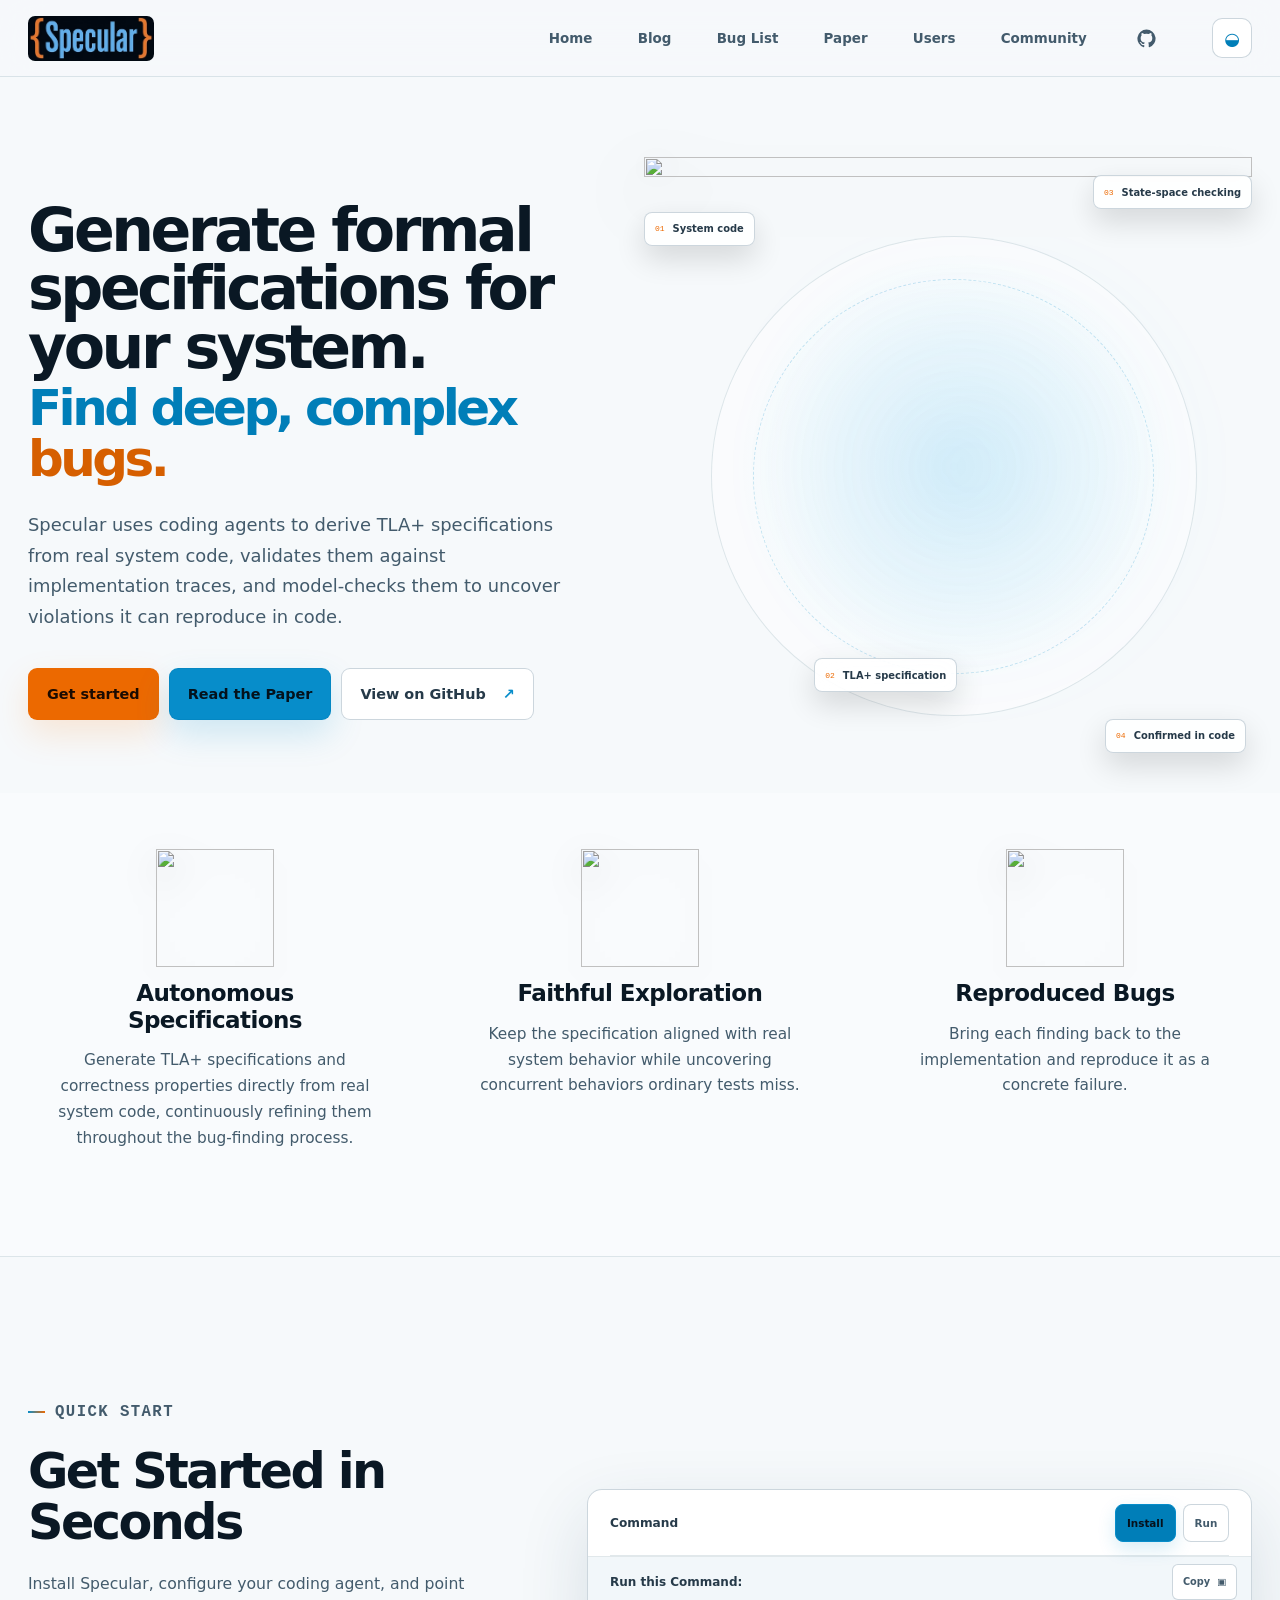
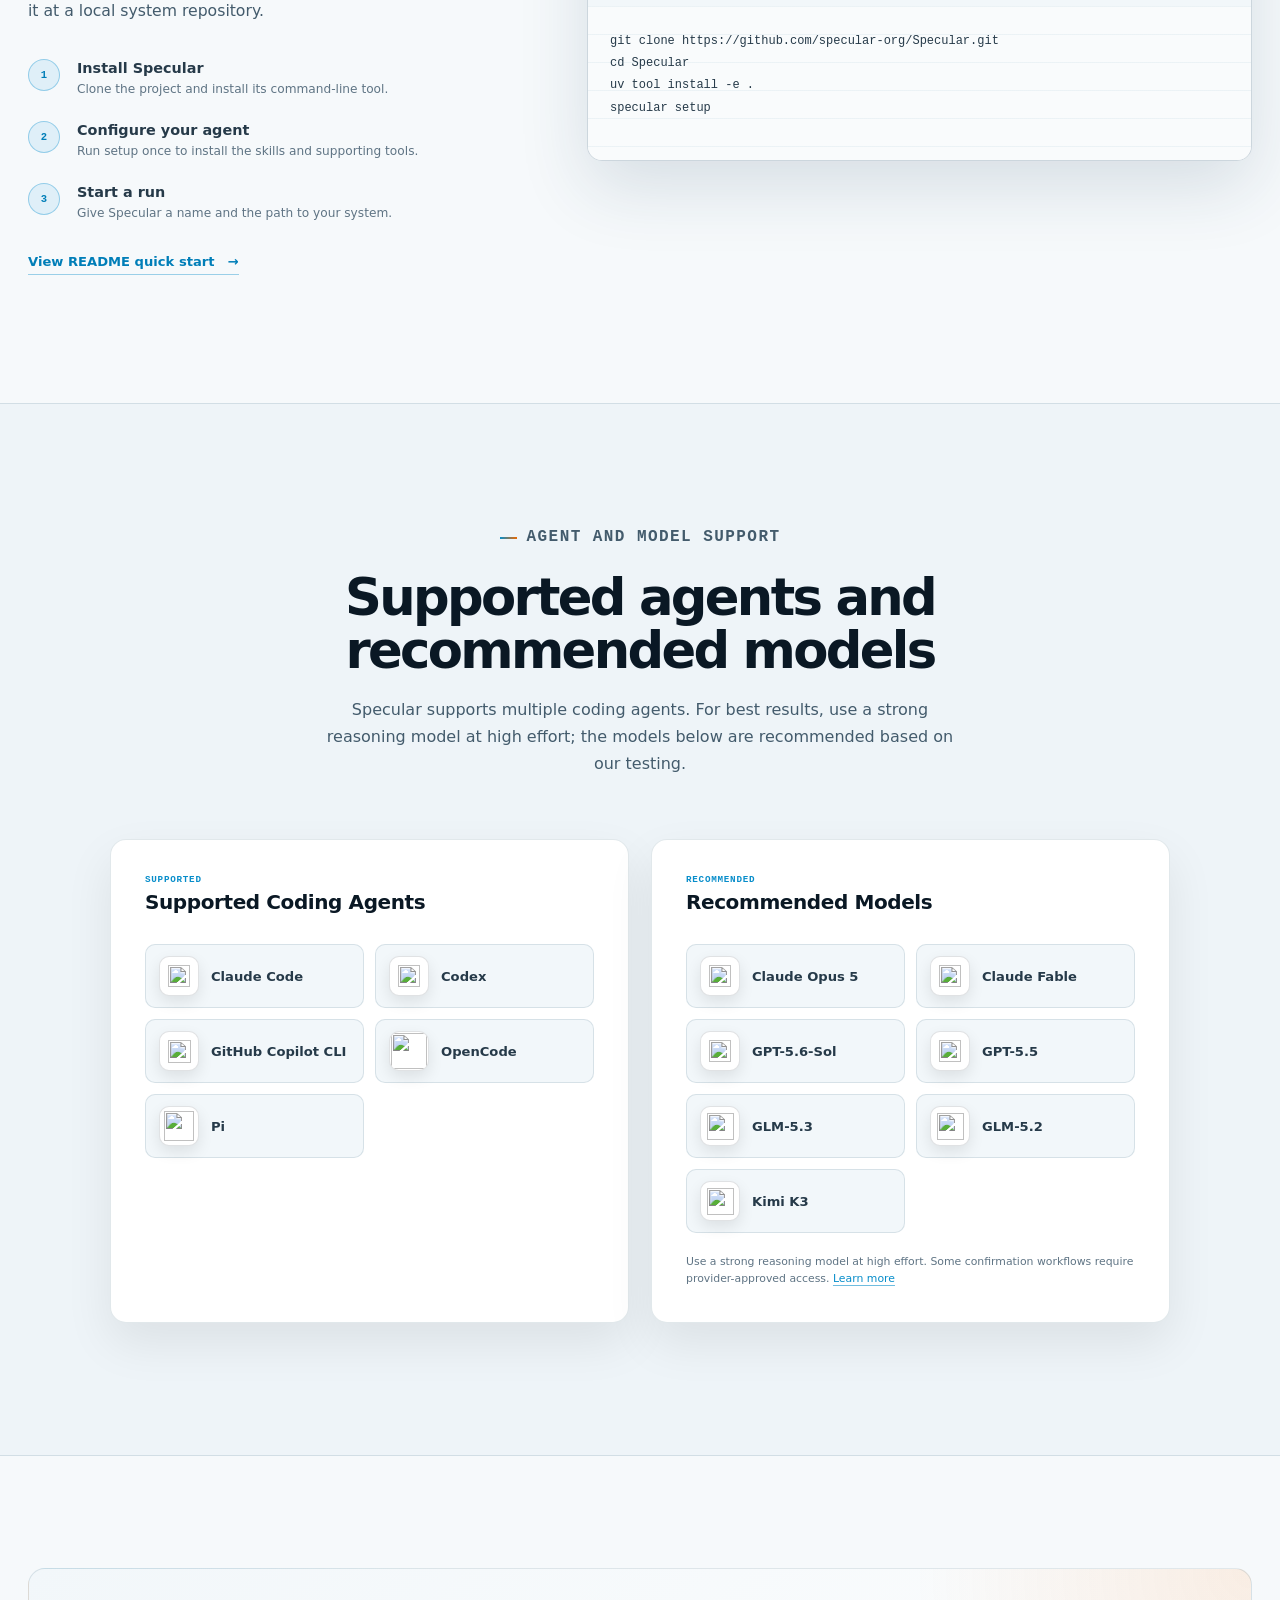
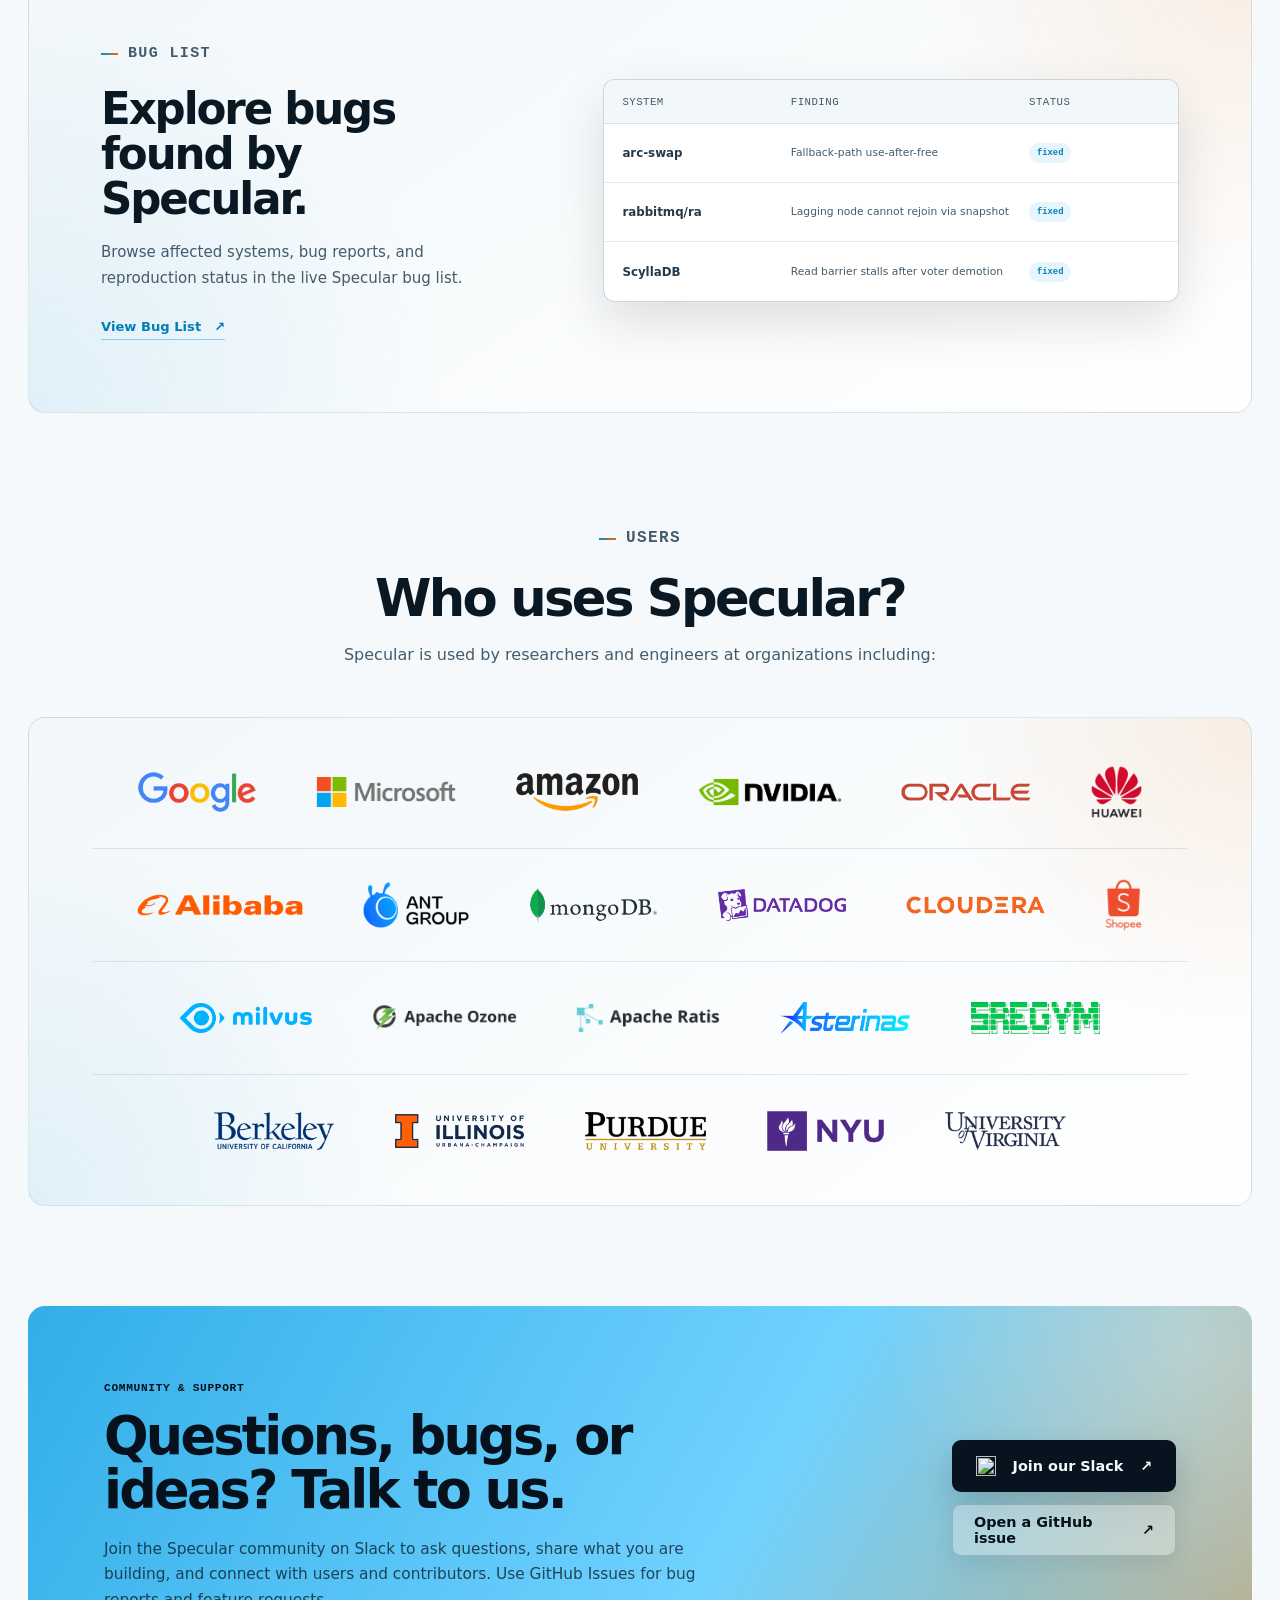
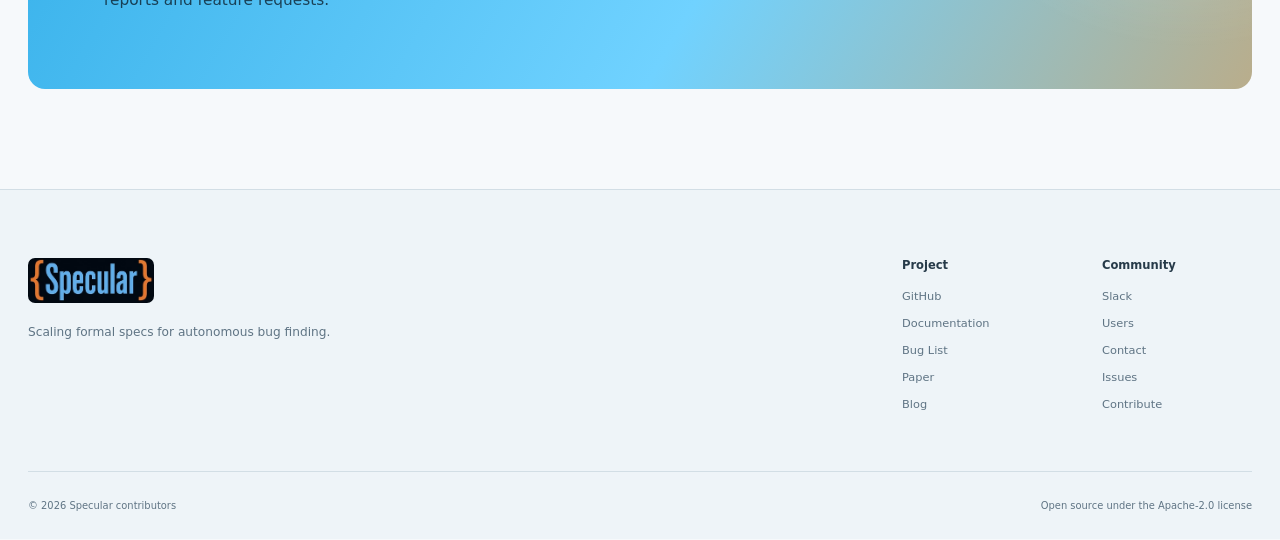
==== commit 9a43c25e: "Rename the site to Specular and update its logo" ====
--- a/index.html
+++ b/index.html
@@ -5,10 +5,10 @@
     <meta name="viewport" content="width=device-width, initial-scale=1" />
     <meta
       name="description"
-      content="Specula generates formal TLA+ specifications for real system code, model-checks them, and reproduces deep bugs in the implementation."
+      content="Specular generates formal TLA+ specifications for real system code, model-checks them, and reproduces deep bugs in the implementation."
     />
     <meta name="theme-color" content="#050d16" />
-    <meta property="og:title" content="Specula — Generate formal specifications. Find deep bugs." />
+    <meta property="og:title" content="Specular — Generate formal specifications. Find deep bugs." />
     <meta
       property="og:description"
       content="Generate and validate TLA+ specifications for your system, then uncover and reproduce deep bugs."
@@ -20,16 +20,16 @@
     <meta property="og:image:height" content="1024" />
     <meta
       property="og:image:alt"
-      content="Specula turns code into a TLA+ model, finds a counterexample, and confirms a bug."
+      content="Specular turns code into a TLA+ model, finds a counterexample, and confirms a bug."
     />
     <meta name="twitter:card" content="summary_large_image" />
-    <meta name="twitter:title" content="Specula — Generate formal specifications. Find deep bugs." />
+    <meta name="twitter:title" content="Specular — Generate formal specifications. Find deep bugs." />
     <meta
       name="twitter:description"
       content="Generate and validate TLA+ specifications for your system, then uncover and reproduce deep bugs."
     />
     <meta name="twitter:image" content="https://specula.info/assets/og.png" />
-    <title>Specula — Generate formal specifications. Find deep bugs.</title>
+    <title>Specular — Generate formal specifications. Find deep bugs.</title>
     <link rel="icon" href="assets/favicon.png" type="image/png" />
     <link rel="preload" href="assets/specula-hero-illustration.webp" as="image" type="image/webp" />
     <script>
@@ -59,21 +59,21 @@
 
     <header class="site-header">
       <div class="nav-shell">
-        <a class="brand" href="#top" aria-label="Specula home">
-          <img src="assets/specula-wordmark.webp" alt="Specula" width="287" height="127" />
+        <a class="brand" href="#top" aria-label="Specular home">
+          <img src="assets/specula-wordmark.webp" alt="Specular" width="287" height="127" />
         </a>
 
         <nav aria-label="Primary navigation">
           <a href="#top">Home</a>
           <a href="blog/">Blog</a>
-          <a href="https://docs.google.com/spreadsheets/d/1AVXdKjNfD4952hZqyB-_wTdrzeTw0SD73f3F0zWJ0as/edit?gid=996176958#gid=996176958" target="_blank" rel="noopener noreferrer">Bug List</a>
+          <a href="bugs/" target="_blank" rel="noopener noreferrer">Bug List</a>
           <a href="https://arxiv.org/abs/2607.25333" target="_blank" rel="noopener noreferrer">Paper</a>
           <a href="#users">Users</a>
           <a href="#contact">Community</a>
           <a
             class="github-nav"
-            href="https://github.com/specula-org/Specula"
-            aria-label="Specula on GitHub"
+            href="https://github.com/specular-org/Specular"
+            aria-label="Specular on GitHub"
             title="GitHub"
           >
             <svg viewBox="0 0 24 24" aria-hidden="true">
@@ -105,7 +105,7 @@
             <span class="hero-title-accent">Find deep, complex <em>bugs.</em></span>
           </h1>
           <p class="hero-lede">
-            Specula uses coding agents to derive TLA+ specifications from real
+            Specular uses coding agents to derive TLA+ specifications from real
             system code, validates them against implementation traces, and
             model-checks them to uncover violations it can reproduce in code.
           </p>
@@ -116,7 +116,7 @@
             <a class="button button-paper" href="https://arxiv.org/abs/2607.25333" target="_blank" rel="noopener noreferrer">
               Read the Paper
             </a>
-            <a class="button button-secondary" href="https://github.com/specula-org/Specula">
+            <a class="button button-secondary" href="https://github.com/specular-org/Specular">
               View on GitHub
               <span class="github-mark" aria-hidden="true">↗</span>
             </a>
@@ -148,14 +148,14 @@
           </div>
 
           <figcaption id="hero-figure-caption" class="sr-only">
-            Specula analyzes system code, generates and validates a TLA+
+            Specular analyzes system code, generates and validates a TLA+
             specification, explores its state space, and confirms discovered
             violations in the implementation.
           </figcaption>
         </figure>
       </section>
 
-      <section class="signal-strip" aria-label="Specula value summary">
+      <section class="signal-strip" aria-label="Specular value summary">
         <div class="section-shell signal-grid">
           <article class="reveal">
             <div class="feature-icon" aria-hidden="true">
@@ -192,15 +192,15 @@
           <p class="eyebrow"><span></span> Quick start</p>
           <h2 id="start-title">Get Started in Seconds</h2>
           <p>
-            Install Specula, configure your coding agent, and point it at a
+            Install Specular, configure your coding agent, and point it at a
             local system repository.
           </p>
           <ol class="start-steps">
-            <li><span>1</span><div><strong>Install Specula</strong><p>Clone the project and install its command-line tool.</p></div></li>
+            <li><span>1</span><div><strong>Install Specular</strong><p>Clone the project and install its command-line tool.</p></div></li>
             <li><span>2</span><div><strong>Configure your agent</strong><p>Run setup once to install the skills and supporting tools.</p></div></li>
-            <li><span>3</span><div><strong>Start a run</strong><p>Give Specula a name and the path to your system.</p></div></li>
+            <li><span>3</span><div><strong>Start a run</strong><p>Give Specular a name and the path to your system.</p></div></li>
           </ol>
-          <a class="text-link" href="https://github.com/specula-org/Specula#setup">
+          <a class="text-link" href="https://github.com/specular-org/Specular#setup">
             View README quick start <span aria-hidden="true">→</span>
           </a>
         </div>
@@ -234,7 +234,7 @@
                   <button type="button" data-builder-source="keep" aria-pressed="false">Use a copy</button>
                 </div>
                 <p class="builder-inline-help" data-source-help>
-                  Specula works in the selected repository and may modify its files.
+                  Specular works in the selected repository and may modify its files.
                 </p>
               </div>
             </div>
@@ -247,10 +247,10 @@
                 Copy <span aria-hidden="true">▣</span>
               </button>
             </div>
-            <pre><code id="quick-command" data-generated-command>git clone https://github.com/specula-org/Specula.git
-cd Specula
+            <pre><code id="quick-command" data-generated-command>git clone https://github.com/specular-org/Specular.git
+cd Specular
 uv tool install -e .
-specula setup</code></pre>
+specular setup</code></pre>
           </div>
 
         </div>
@@ -261,7 +261,7 @@
           <div class="support-heading reveal">
             <p class="eyebrow"><span></span> Agent and model support</p>
             <h2 id="support-title">Supported agents and recommended models</h2>
-            <p>Specula supports multiple coding agents. For best results, use a strong reasoning model at high effort; the models below are recommended based on our testing.</p>
+            <p>Specular supports multiple coding agents. For best results, use a strong reasoning model at high effort; the models below are recommended based on our testing.</p>
           </div>
 
           <div class="support-grid">
@@ -293,7 +293,7 @@
               </div>
               <p class="support-note">
                 Use a strong reasoning model at high effort. Some confirmation workflows require provider-approved access.
-                <a href="https://github.com/specula-org/Specula/blob/main/docs/Usage.md#models-tested-by-the-specula-team">Learn more</a>
+                <a href="https://github.com/specular-org/Specular/blob/main/docs/Usage.md#models-tested-by-the-specular-team">Learn more</a>
               </p>
             </article>
           </div>
@@ -304,12 +304,12 @@
         <div class="bug-placeholder reveal">
           <div class="bug-placeholder-copy">
             <p class="eyebrow"><span></span> Bug List</p>
-            <h2 id="bugs-title">Explore bugs found by Specula.</h2>
+            <h2 id="bugs-title">Explore bugs found by Specular.</h2>
             <p>
               Browse affected systems, bug reports, and reproduction status in
-              the live Specula bug list.
+              the live Specular bug list.
             </p>
-            <a class="text-link" href="https://docs.google.com/spreadsheets/d/1AVXdKjNfD4952hZqyB-_wTdrzeTw0SD73f3F0zWJ0as/edit?gid=996176958#gid=996176958" target="_blank" rel="noopener noreferrer">
+            <a class="text-link" href="bugs/" target="_blank" rel="noopener noreferrer">
               View Bug List <span aria-hidden="true">↗</span>
             </a>
           </div>
@@ -325,8 +325,8 @@
       <section class="users-section section-shell" id="users" aria-labelledby="users-title">
         <div class="users-heading reveal">
           <p class="eyebrow"><span></span> Users</p>
-          <h2 id="users-title">Who uses Specula?</h2>
-          <p>Specula is used by researchers and engineers at organizations including:</p>
+          <h2 id="users-title">Who uses Specular?</h2>
+          <p>Specular is used by researchers and engineers at organizations including:</p>
         </div>
 
         <div class="logo-wall reveal">
@@ -469,14 +469,14 @@
         <div>
           <p>Community &amp; support</p>
           <h2 id="contact-title">Questions, bugs, or ideas? Talk to us.</h2>
-          <span class="contact-copy">Join the Specula community on Slack to ask questions, share what you are building, and connect with users and contributors. Use GitHub Issues for bug reports and feature requests.</span>
+          <span class="contact-copy">Join the Specular community on Slack to ask questions, share what you are building, and connect with users and contributors. Use GitHub Issues for bug reports and feature requests.</span>
         </div>
         <div class="contact-actions">
           <a class="button button-inverse" href="slack/" target="_blank" rel="noopener noreferrer">
             <img class="button-icon" src="assets/logos/slack.png" width="20" height="20" alt="" />
             Join our Slack <span aria-hidden="true">↗</span>
           </a>
-          <a class="button button-contact-secondary" href="https://github.com/specula-org/Specula/issues">
+          <a class="button button-contact-secondary" href="https://github.com/specular-org/Specular/issues">
             Open a GitHub issue <span aria-hidden="true">↗</span>
           </a>
         </div>
@@ -486,17 +486,17 @@
     <footer class="site-footer">
       <div class="section-shell footer-grid">
         <div class="footer-brand">
-          <a class="brand" href="#top" aria-label="Specula home">
-            <img src="assets/specula-wordmark.webp" alt="Specula" width="287" height="127" loading="lazy" decoding="async" />
+          <a class="brand" href="#top" aria-label="Specular home">
+            <img src="assets/specula-wordmark.webp" alt="Specular" width="287" height="127" loading="lazy" decoding="async" />
           </a>
           <p>Scaling formal specs for autonomous bug finding.</p>
         </div>
         <div class="footer-links">
           <div>
             <strong>Project</strong>
-            <a href="https://github.com/specula-org/Specula">GitHub</a>
-            <a href="https://github.com/specula-org/Specula/blob/main/docs/Usage.md">Documentation</a>
-            <a href="https://docs.google.com/spreadsheets/d/1AVXdKjNfD4952hZqyB-_wTdrzeTw0SD73f3F0zWJ0as/edit?gid=996176958#gid=996176958" target="_blank" rel="noopener noreferrer">Bug List</a>
+            <a href="https://github.com/specular-org/Specular">GitHub</a>
+            <a href="https://github.com/specular-org/Specular/blob/main/docs/Usage.md">Documentation</a>
+            <a href="bugs/" target="_blank" rel="noopener noreferrer">Bug List</a>
             <a href="https://arxiv.org/abs/2607.25333" target="_blank" rel="noopener noreferrer">Paper</a>
             <a href="blog/">Blog</a>
           </div>
@@ -505,13 +505,13 @@
             <a href="slack/" target="_blank" rel="noopener noreferrer">Slack</a>
             <a href="#users">Users</a>
             <a href="#contact">Contact</a>
-            <a href="https://github.com/specula-org/Specula/issues">Issues</a>
-            <a href="https://github.com/specula-org/Specula/blob/main/CONTRIBUTING.md">Contribute</a>
+            <a href="https://github.com/specular-org/Specular/issues">Issues</a>
+            <a href="https://github.com/specular-org/Specular/blob/main/CONTRIBUTING.md">Contribute</a>
           </div>
         </div>
       </div>
       <div class="section-shell footer-bottom">
-        <span>© 2026 Specula contributors</span>
+        <span>© 2026 Specular contributors</span>
         <span>Open source under the Apache-2.0 license</span>
       </div>
     </footer>
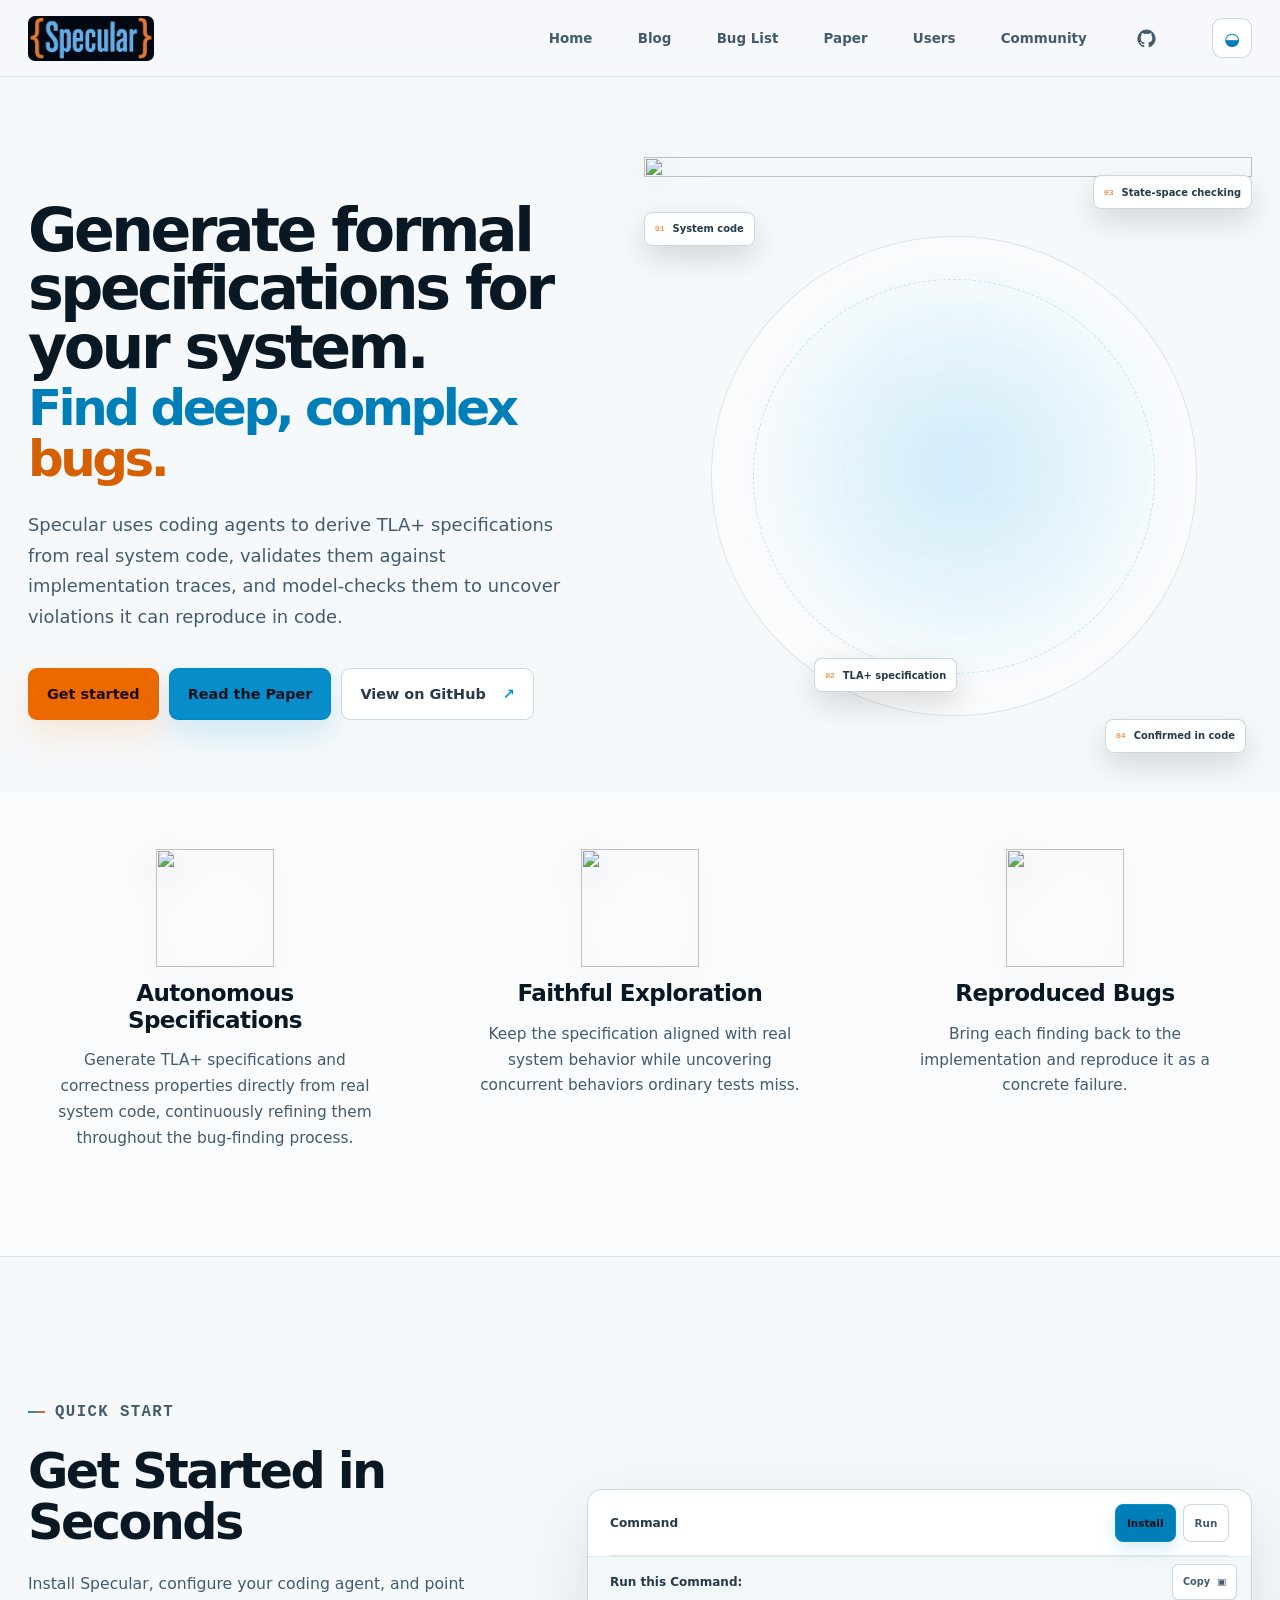
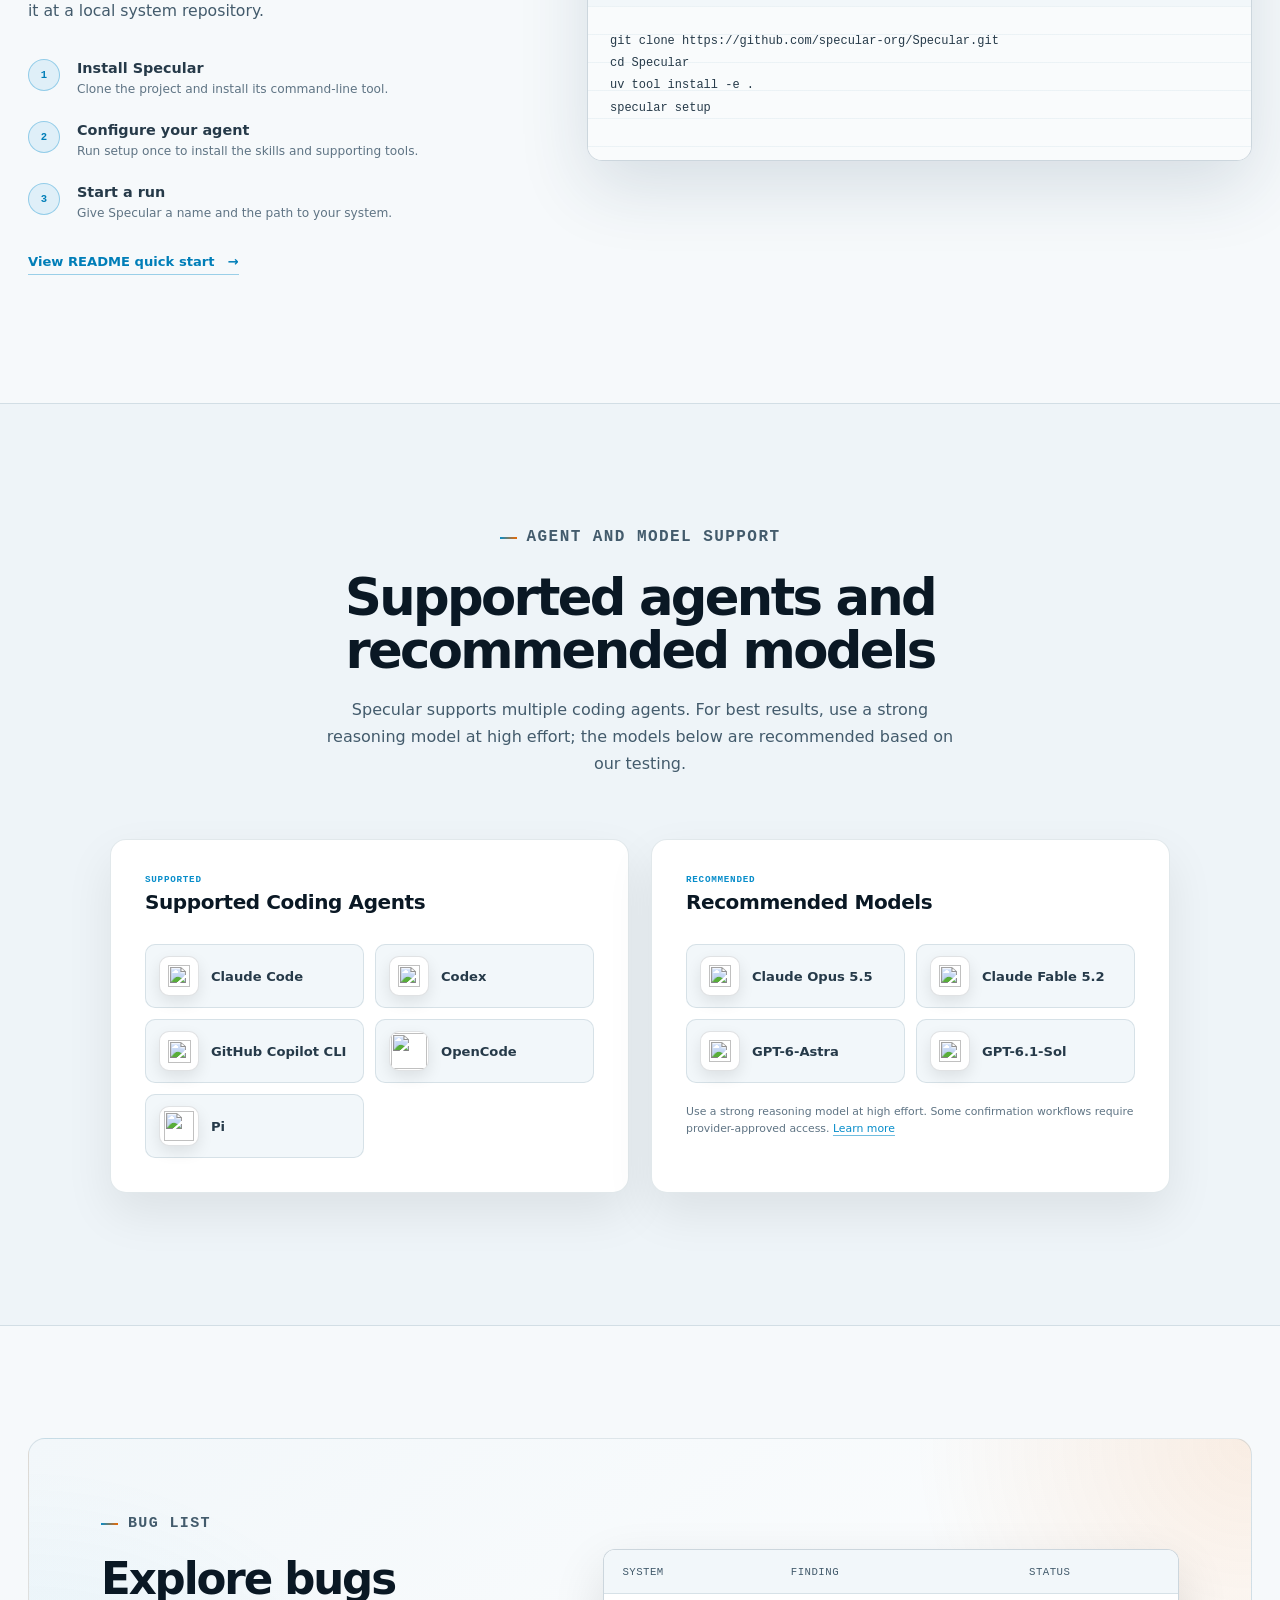
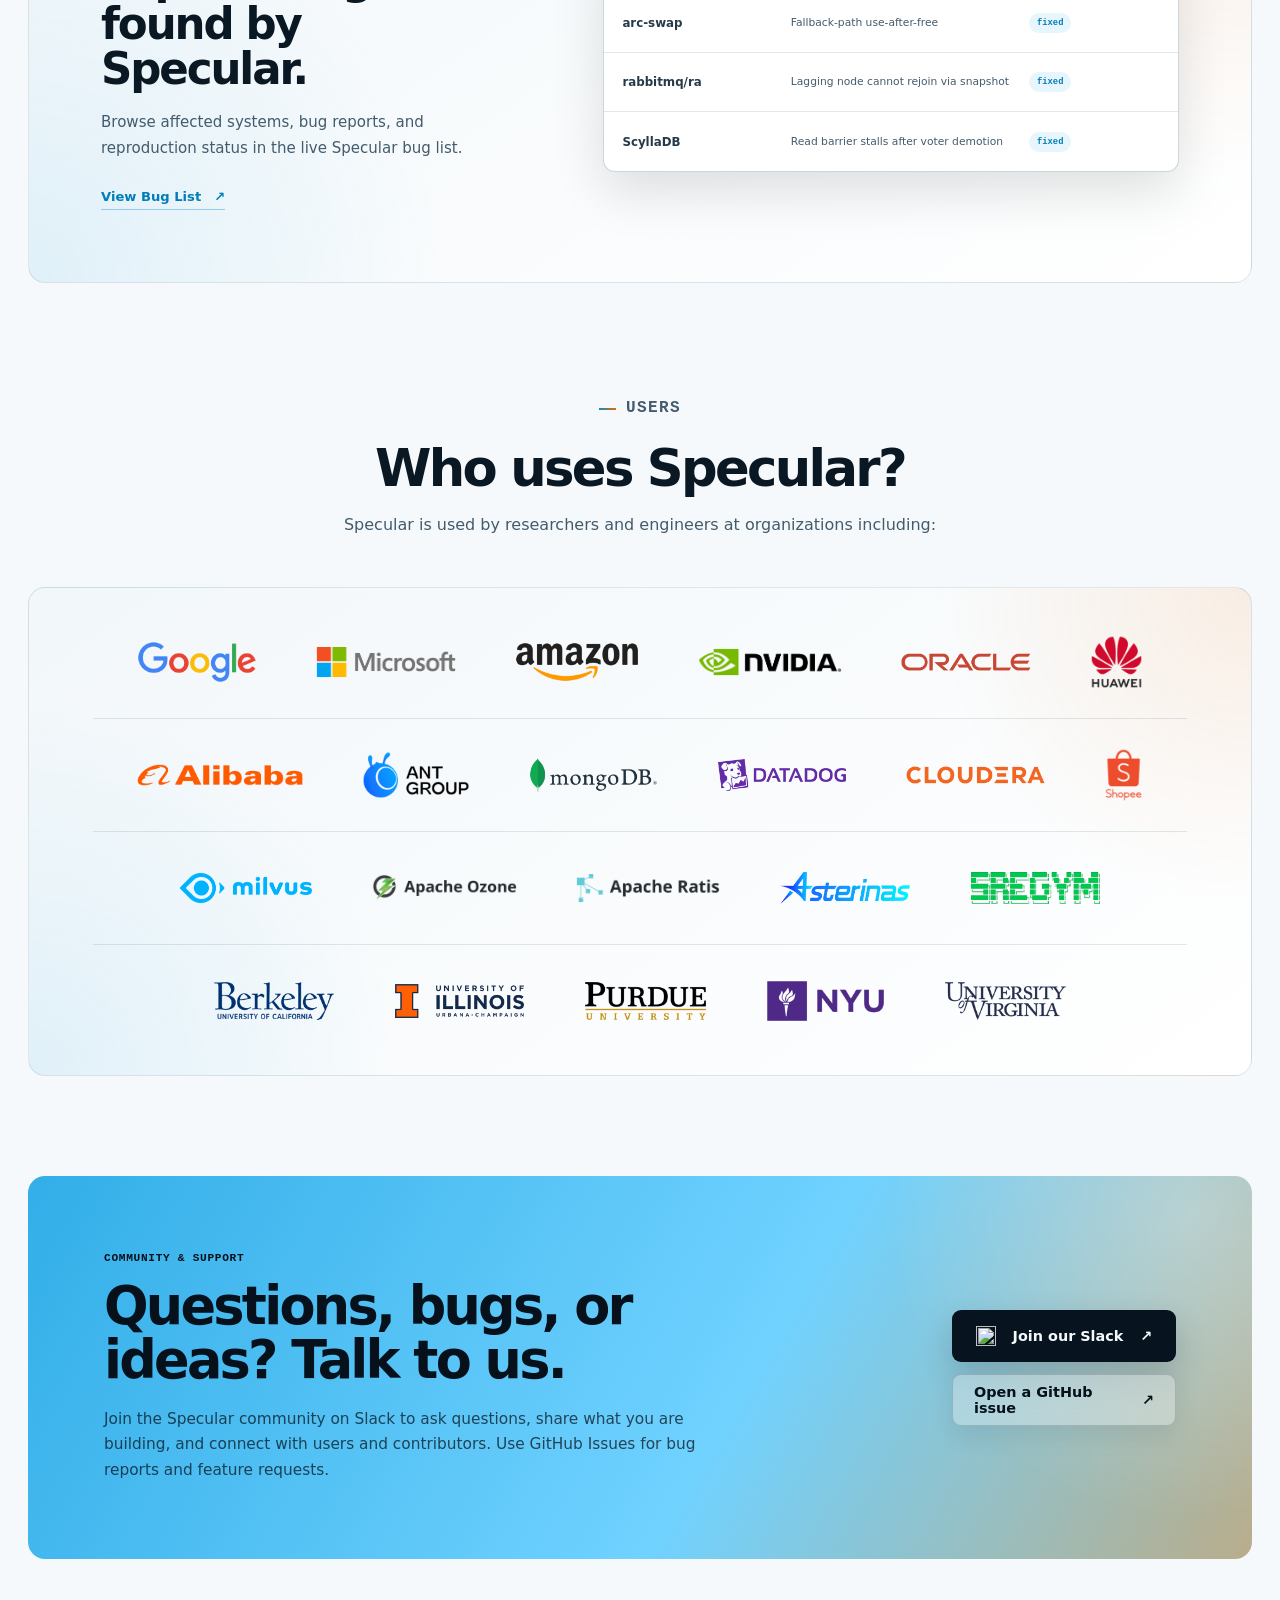
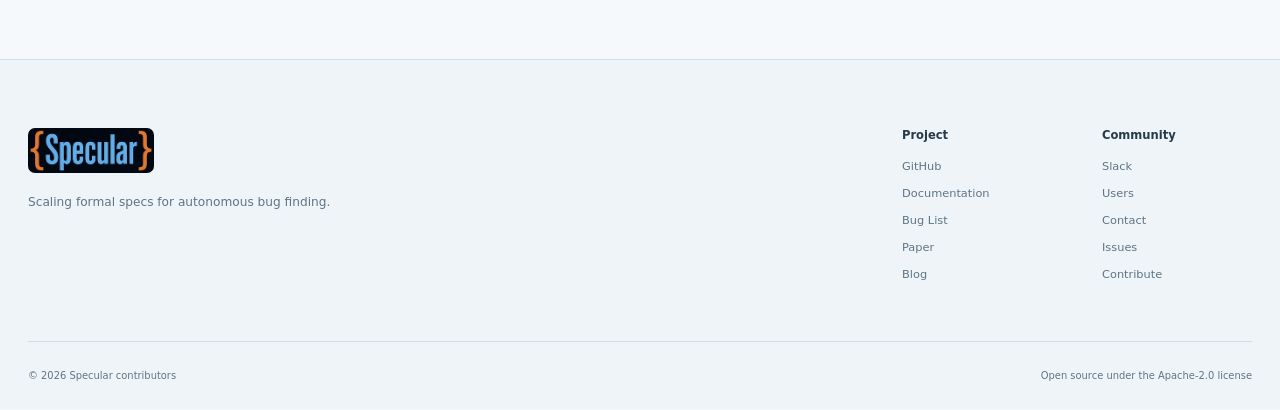
==== commit 95b28278: "Point the site at specularhq.ai and update recommended models" ====
--- a/index.html
+++ b/index.html
@@ -14,8 +14,8 @@
       content="Generate and validate TLA+ specifications for your system, then uncover and reproduce deep bugs."
     />
     <meta property="og:type" content="website" />
-    <meta property="og:url" content="https://specula.info/" />
-    <meta property="og:image" content="https://specula.info/assets/og.png" />
+    <meta property="og:url" content="https://specularhq.ai/" />
+    <meta property="og:image" content="https://specularhq.ai/assets/og.png" />
     <meta property="og:image:width" content="1536" />
     <meta property="og:image:height" content="1024" />
     <meta
@@ -28,7 +28,7 @@
       name="twitter:description"
       content="Generate and validate TLA+ specifications for your system, then uncover and reproduce deep bugs."
     />
-    <meta name="twitter:image" content="https://specula.info/assets/og.png" />
+    <meta name="twitter:image" content="https://specularhq.ai/assets/og.png" />
     <title>Specular — Generate formal specifications. Find deep bugs.</title>
     <link rel="icon" href="assets/favicon.png" type="image/png" />
     <link rel="preload" href="assets/specula-hero-illustration.webp" as="image" type="image/webp" />
@@ -283,13 +283,10 @@
                 <div><p>RECOMMENDED</p><h3>Recommended Models</h3></div>
               </div>
               <div class="support-items models-list">
-                <div><span class="brand-icon brand-icon--claude"><img src="assets/logos/claude.svg" alt="" loading="lazy" decoding="async" /></span><strong>Claude Opus 5</strong></div>
-                <div><span class="brand-icon brand-icon--claude"><img src="assets/logos/claude.svg" alt="" loading="lazy" decoding="async" /></span><strong>Claude Fable</strong></div>
-                <div><span class="brand-icon brand-icon--openai"><img src="assets/logos/openai.svg" alt="" loading="lazy" decoding="async" /></span><strong>GPT-5.6-Sol</strong></div>
-                <div><span class="brand-icon brand-icon--openai"><img src="assets/logos/openai.svg" alt="" loading="lazy" decoding="async" /></span><strong>GPT-5.5</strong></div>
-                <div><span class="brand-icon brand-icon--zai"><img src="assets/logos/zai.svg" alt="" loading="lazy" decoding="async" /></span><strong>GLM-5.3</strong></div>
-                <div><span class="brand-icon brand-icon--zai"><img src="assets/logos/zai.svg" alt="" loading="lazy" decoding="async" /></span><strong>GLM-5.2</strong></div>
-                <div><span class="brand-icon brand-icon--kimi"><img src="assets/logos/kimi.png" alt="" loading="lazy" decoding="async" /></span><strong>Kimi K3</strong></div>
+                <div><span class="brand-icon brand-icon--claude"><img src="assets/logos/claude.svg" alt="" loading="lazy" decoding="async" /></span><strong>Claude Opus 5.5</strong></div>
+                <div><span class="brand-icon brand-icon--claude"><img src="assets/logos/claude.svg" alt="" loading="lazy" decoding="async" /></span><strong>Claude Fable 5.2</strong></div>
+                <div><span class="brand-icon brand-icon--openai"><img src="assets/logos/openai.svg" alt="" loading="lazy" decoding="async" /></span><strong>GPT-6-Astra</strong></div>
+                <div><span class="brand-icon brand-icon--openai"><img src="assets/logos/openai.svg" alt="" loading="lazy" decoding="async" /></span><strong>GPT-6.1-Sol</strong></div>
               </div>
               <p class="support-note">
                 Use a strong reasoning model at high effort. Some confirmation workflows require provider-approved access.
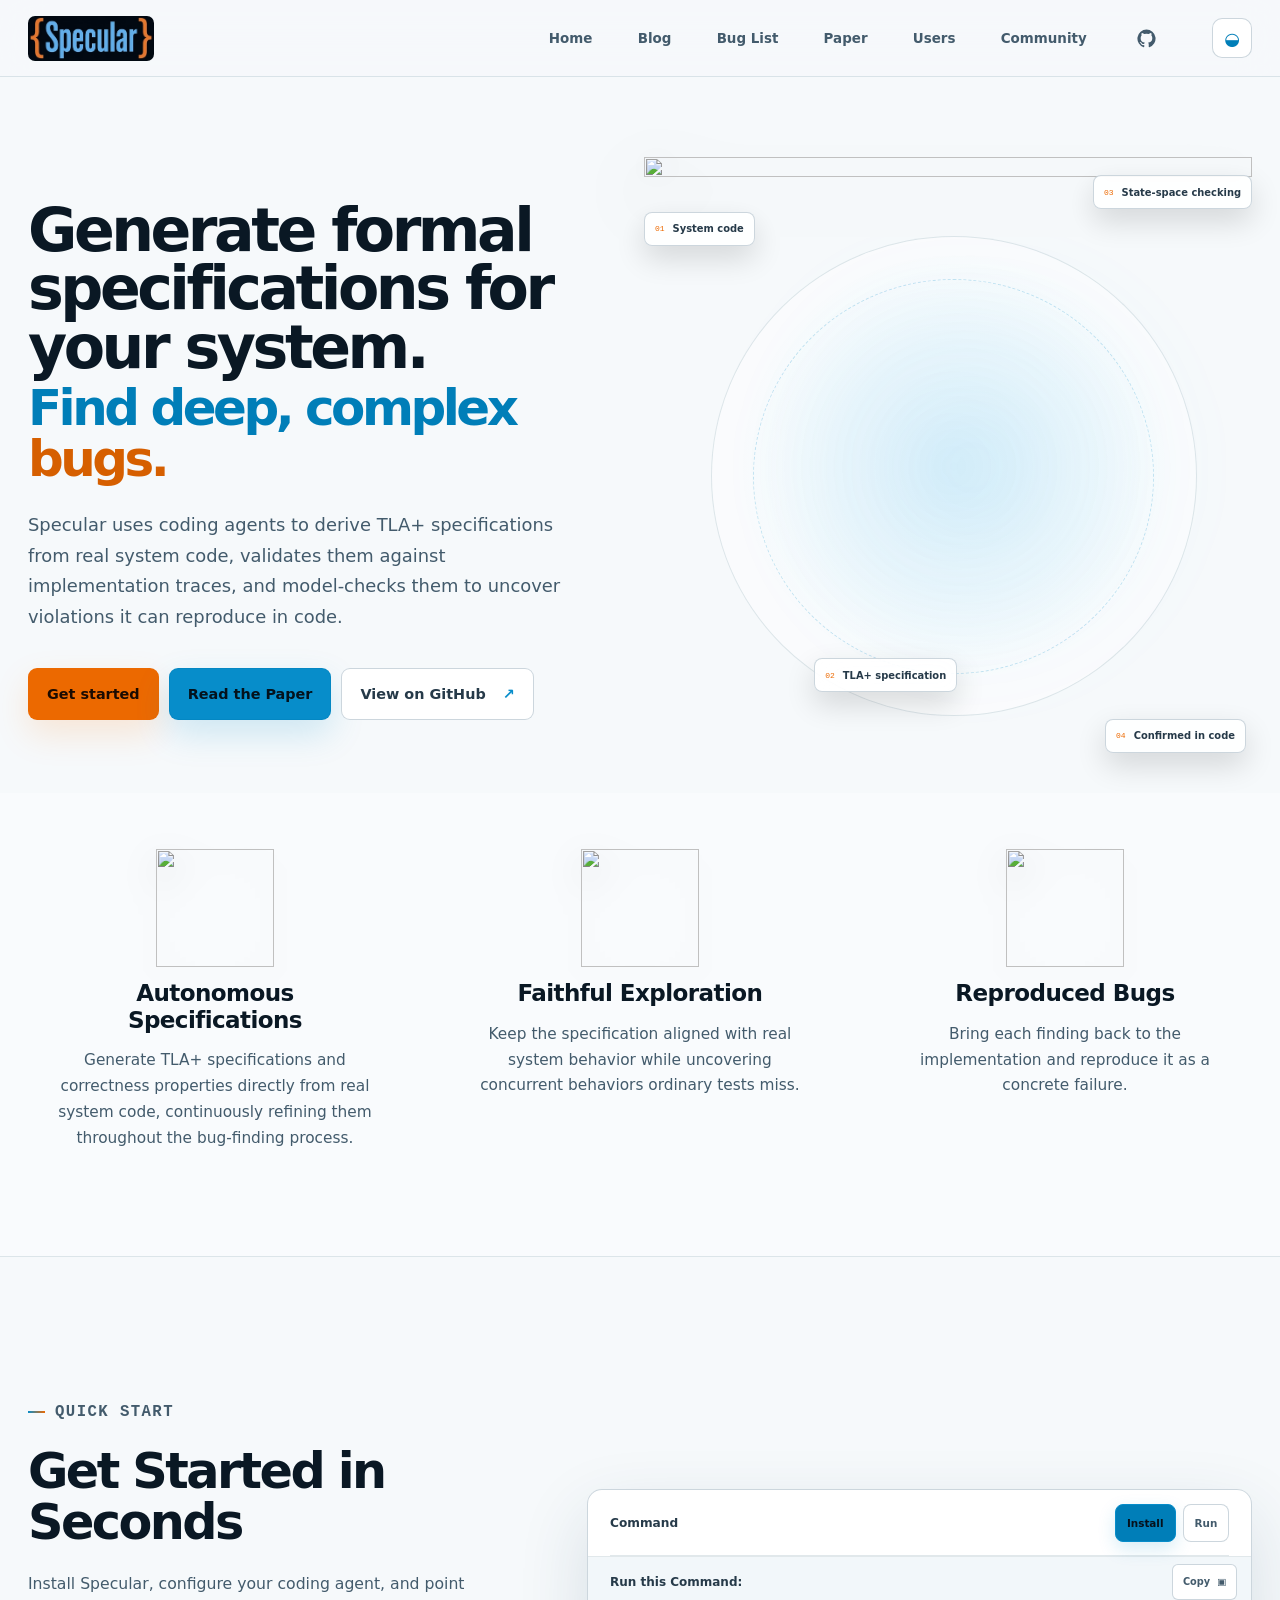
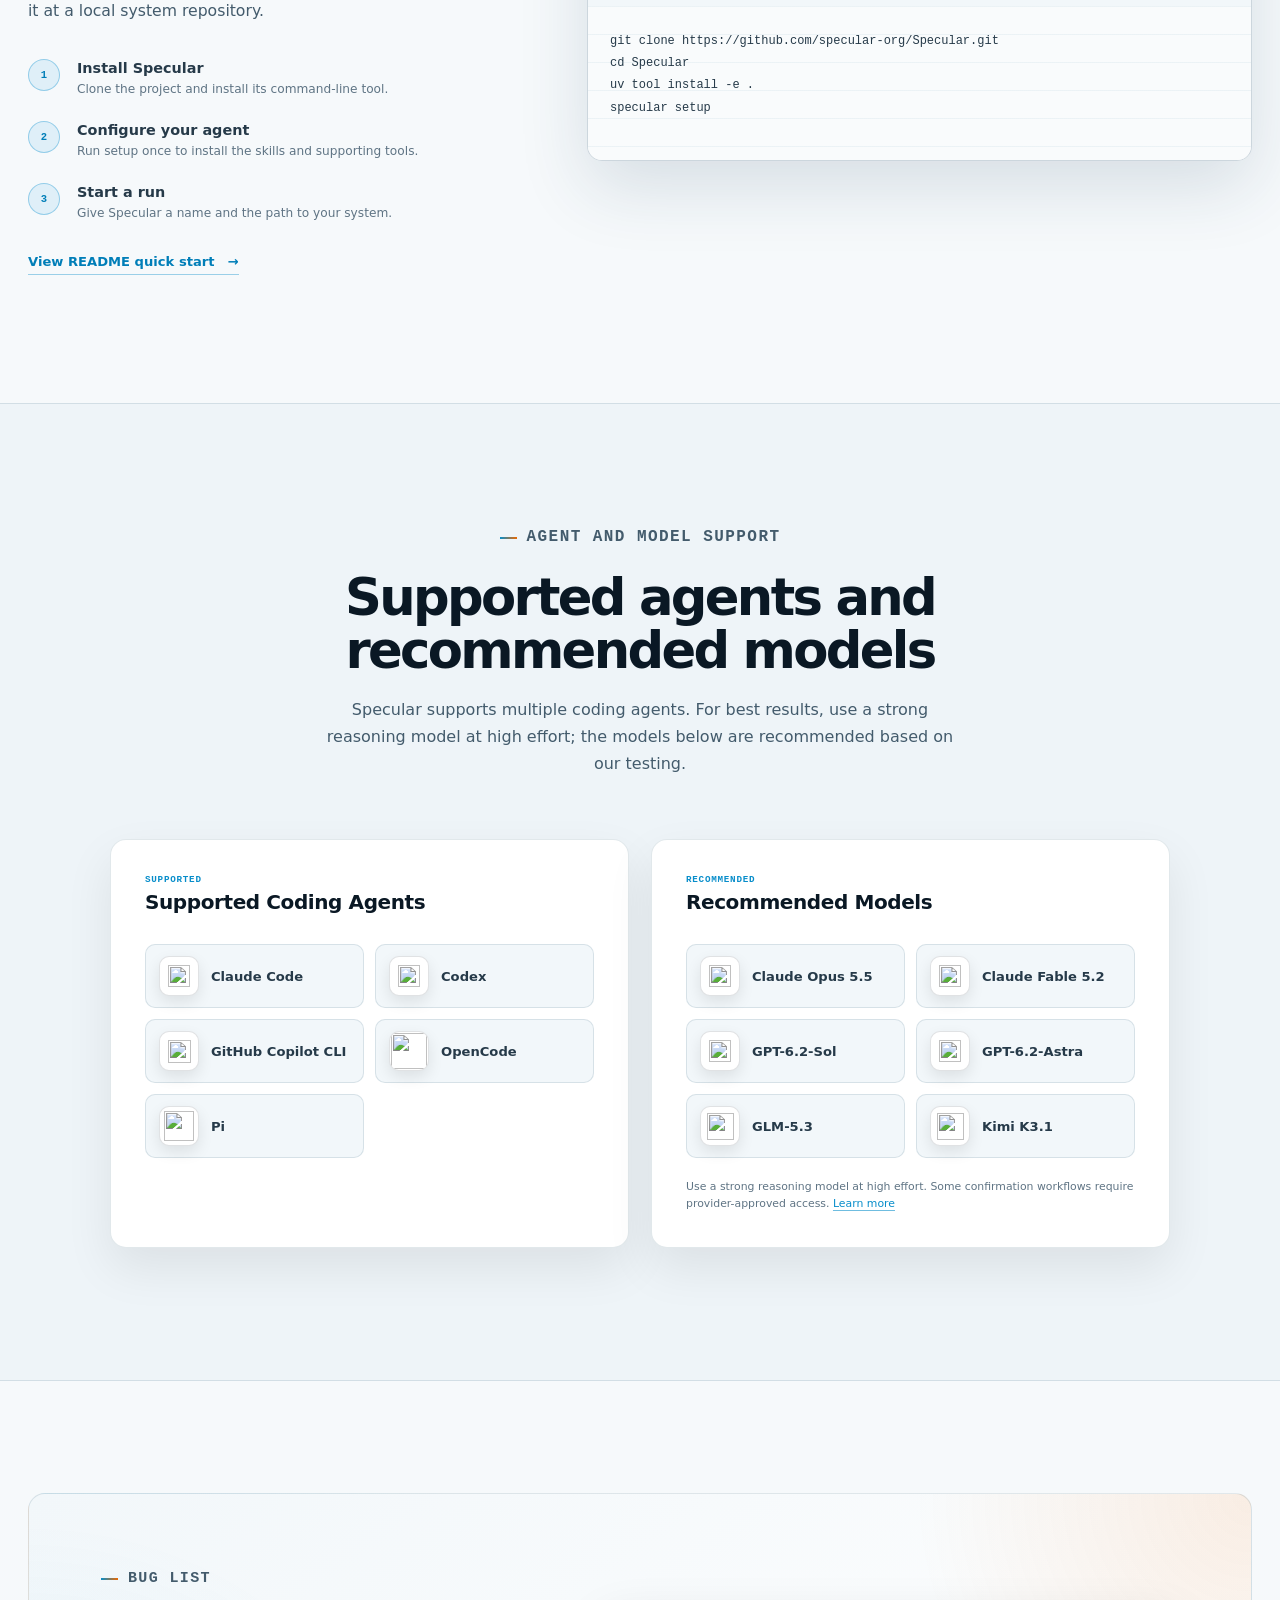
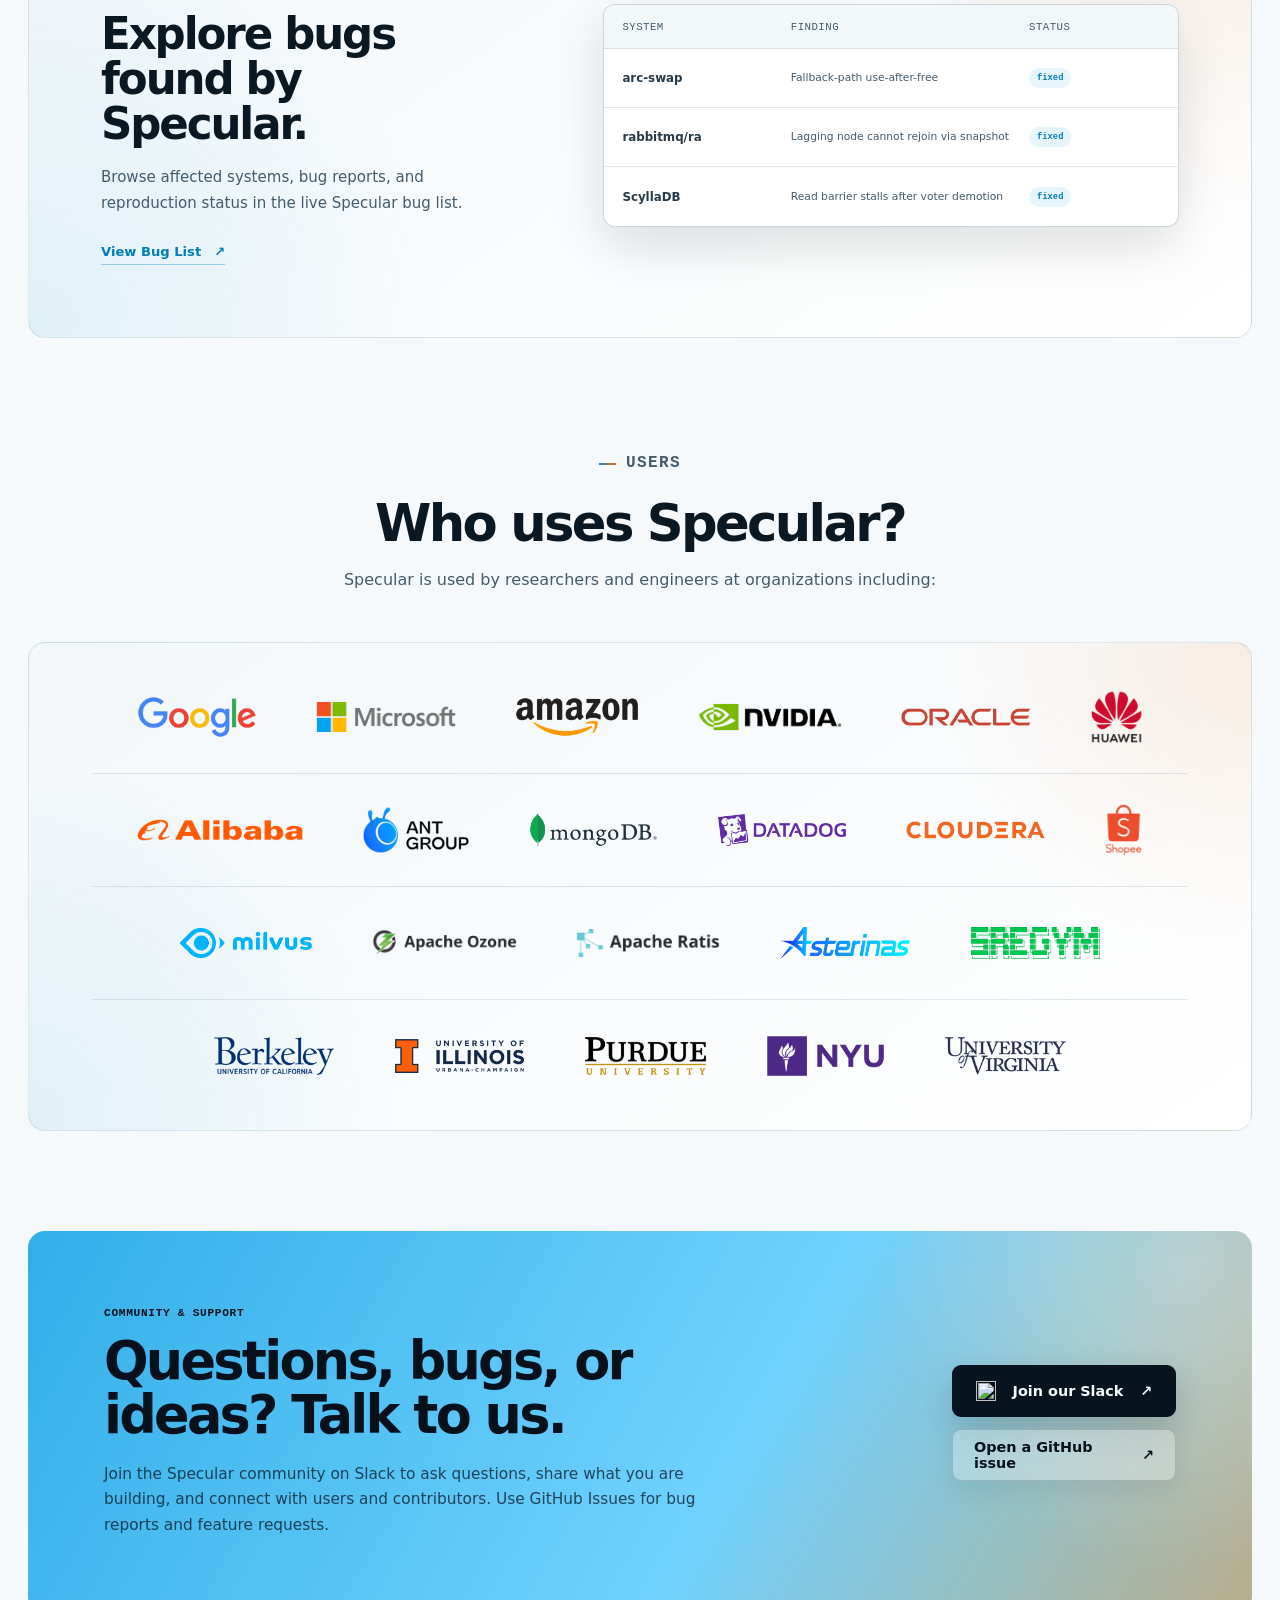
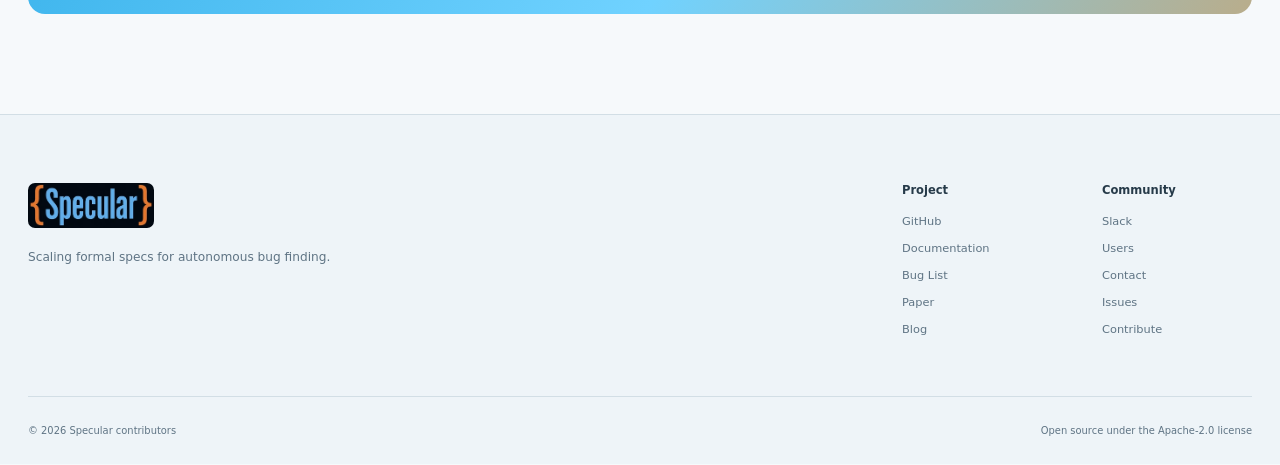
==== commit 54ad6f9e: "List the latest recommended models in three rows" ====
--- a/index.html
+++ b/index.html
@@ -285,8 +285,10 @@
               <div class="support-items models-list">
                 <div><span class="brand-icon brand-icon--claude"><img src="assets/logos/claude.svg" alt="" loading="lazy" decoding="async" /></span><strong>Claude Opus 5.5</strong></div>
                 <div><span class="brand-icon brand-icon--claude"><img src="assets/logos/claude.svg" alt="" loading="lazy" decoding="async" /></span><strong>Claude Fable 5.2</strong></div>
-                <div><span class="brand-icon brand-icon--openai"><img src="assets/logos/openai.svg" alt="" loading="lazy" decoding="async" /></span><strong>GPT-6-Astra</strong></div>
-                <div><span class="brand-icon brand-icon--openai"><img src="assets/logos/openai.svg" alt="" loading="lazy" decoding="async" /></span><strong>GPT-6.1-Sol</strong></div>
+                <div><span class="brand-icon brand-icon--openai"><img src="assets/logos/openai.svg" alt="" loading="lazy" decoding="async" /></span><strong>GPT-6.2-Sol</strong></div>
+                <div><span class="brand-icon brand-icon--openai"><img src="assets/logos/openai.svg" alt="" loading="lazy" decoding="async" /></span><strong>GPT-6.2-Astra</strong></div>
+                <div><span class="brand-icon brand-icon--zai"><img src="assets/logos/zai.svg" alt="" loading="lazy" decoding="async" /></span><strong>GLM-5.3</strong></div>
+                <div><span class="brand-icon brand-icon--kimi"><img src="assets/logos/kimi.png" alt="" loading="lazy" decoding="async" /></span><strong>Kimi K3.1</strong></div>
               </div>
               <p class="support-note">
                 Use a strong reasoning model at high effort. Some confirmation workflows require provider-approved access.
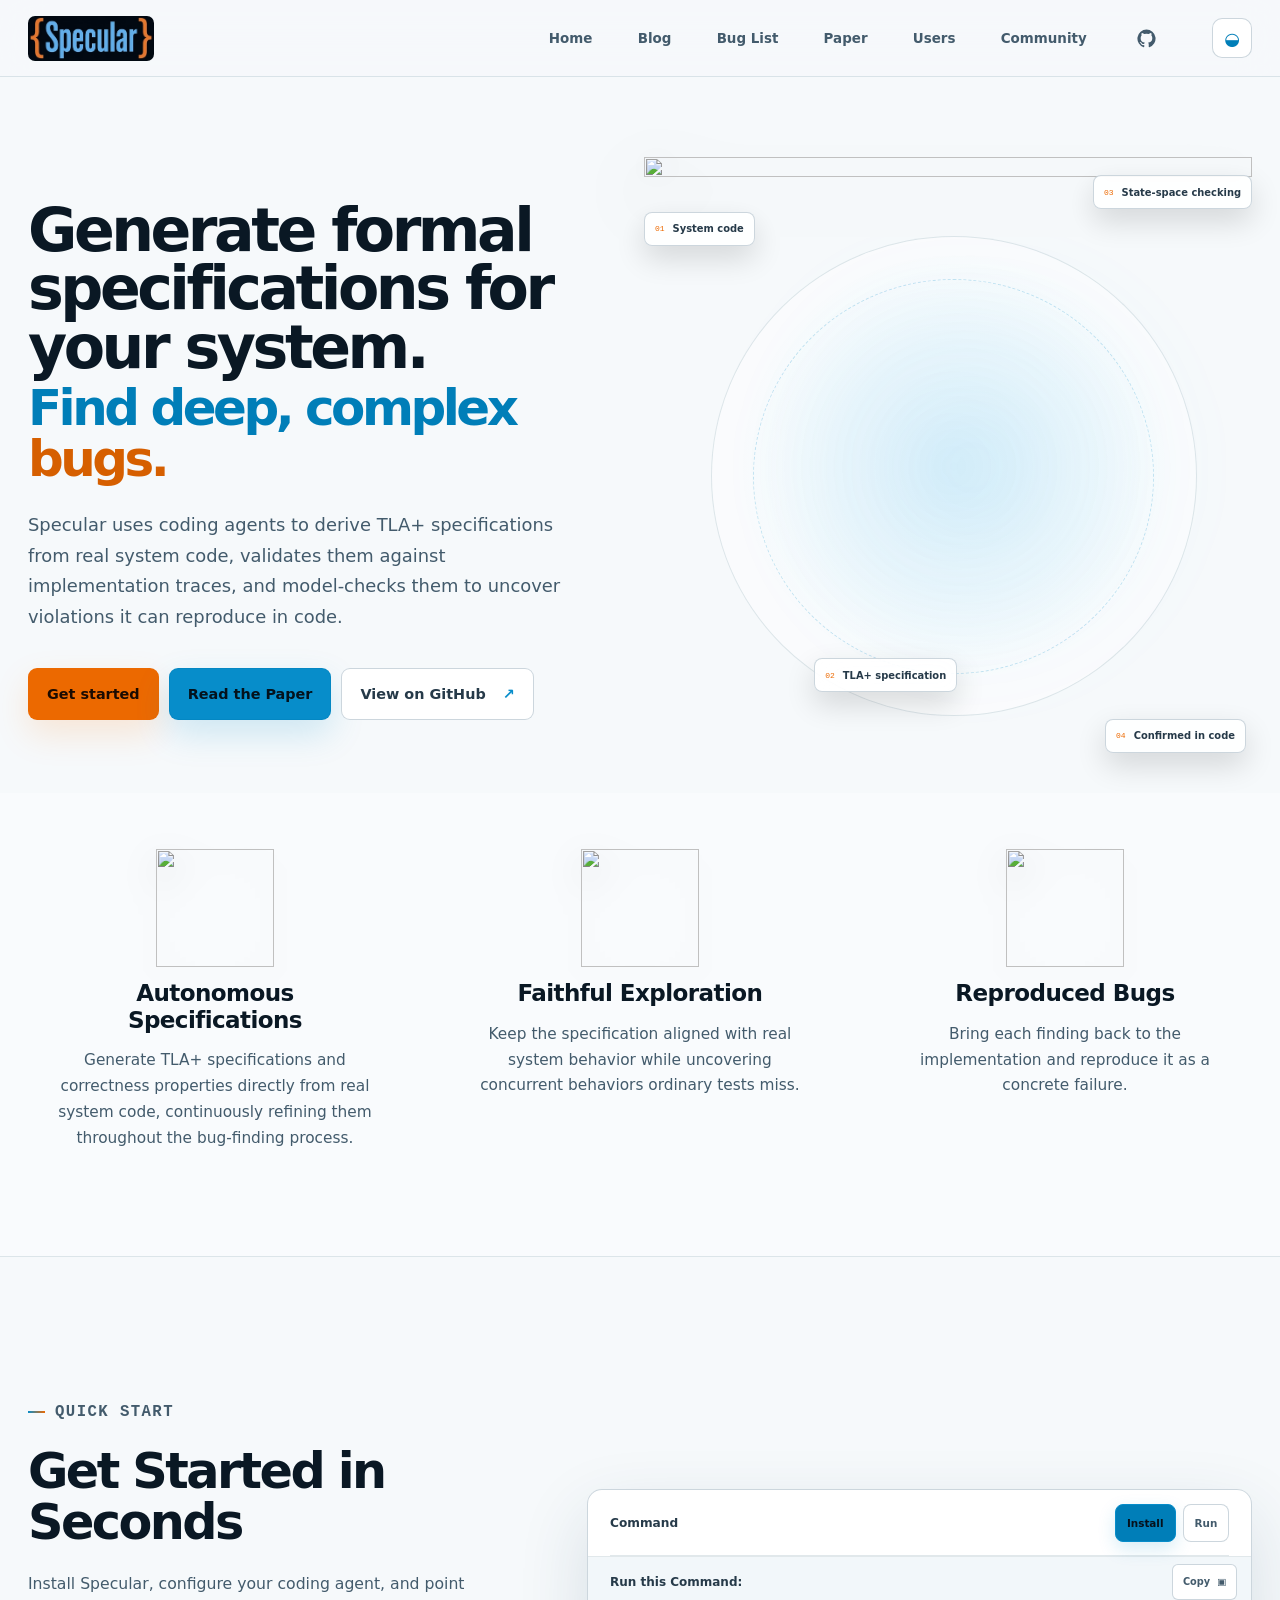
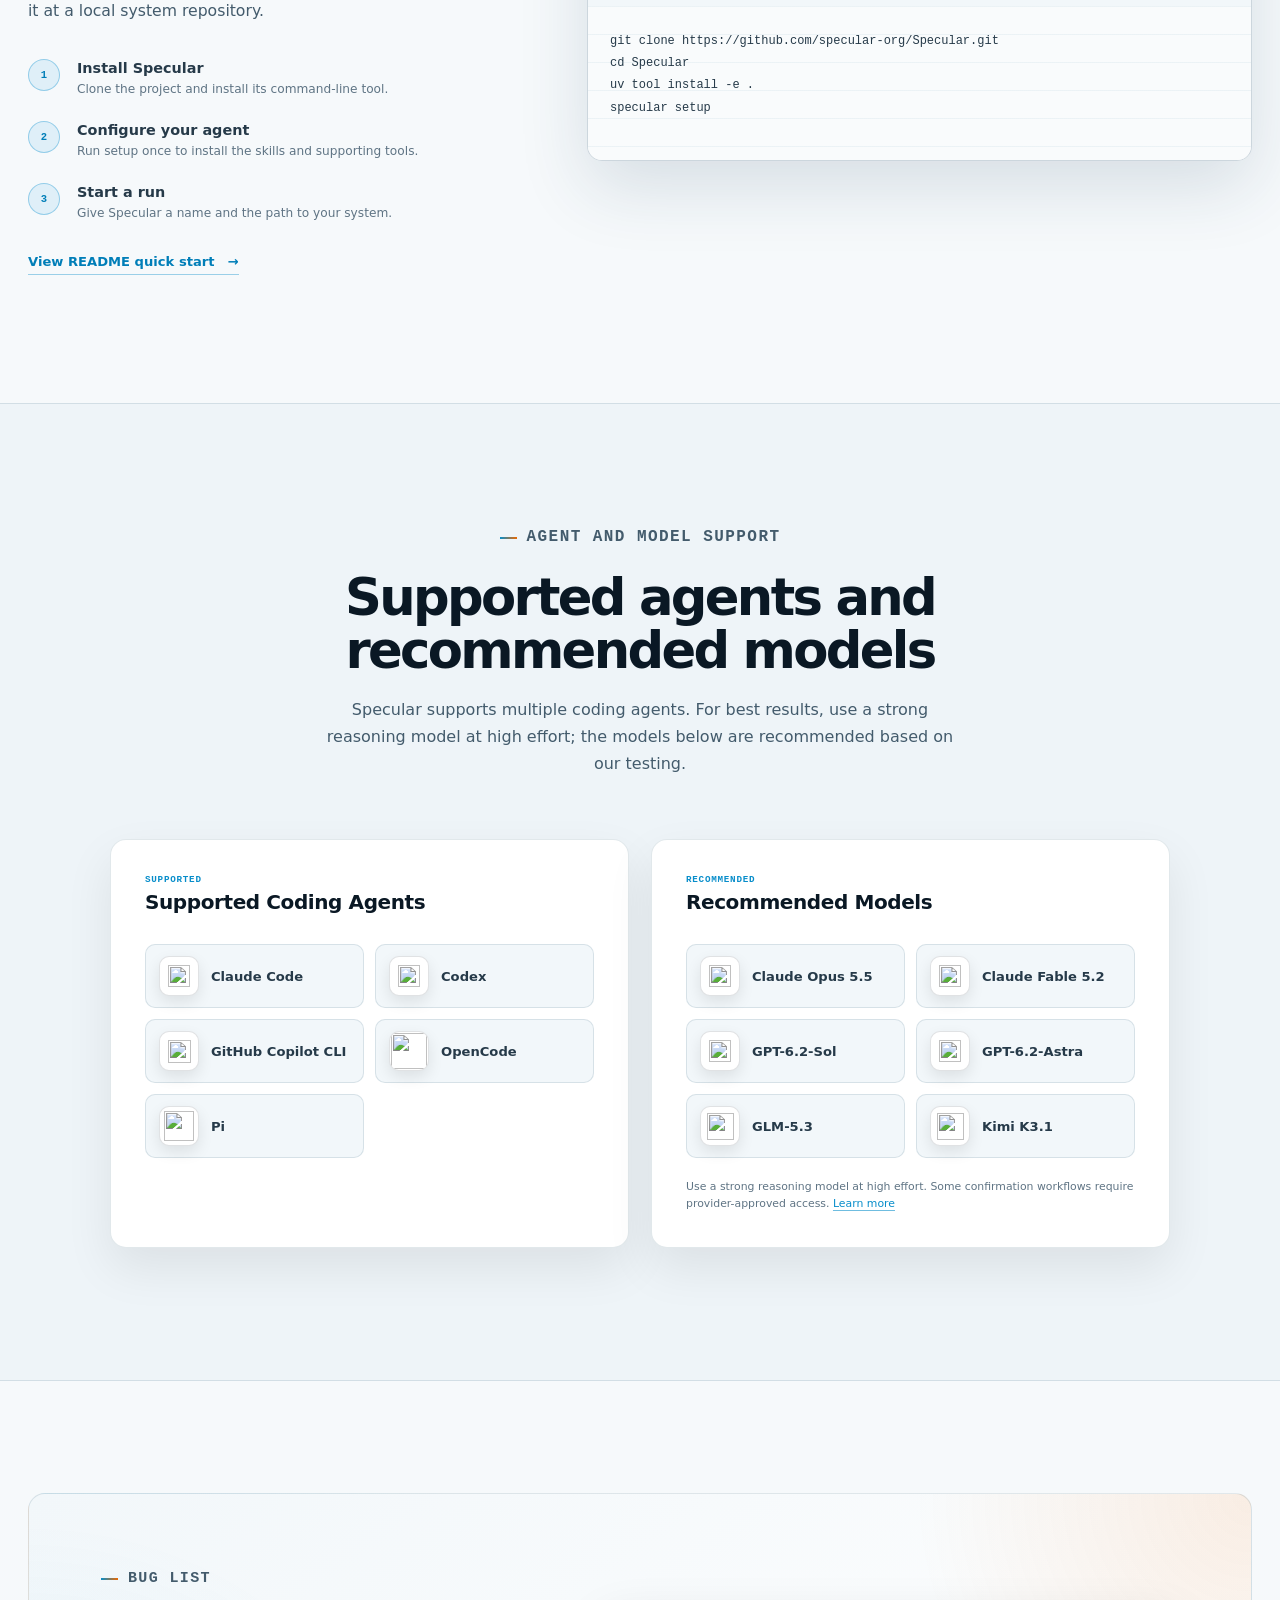
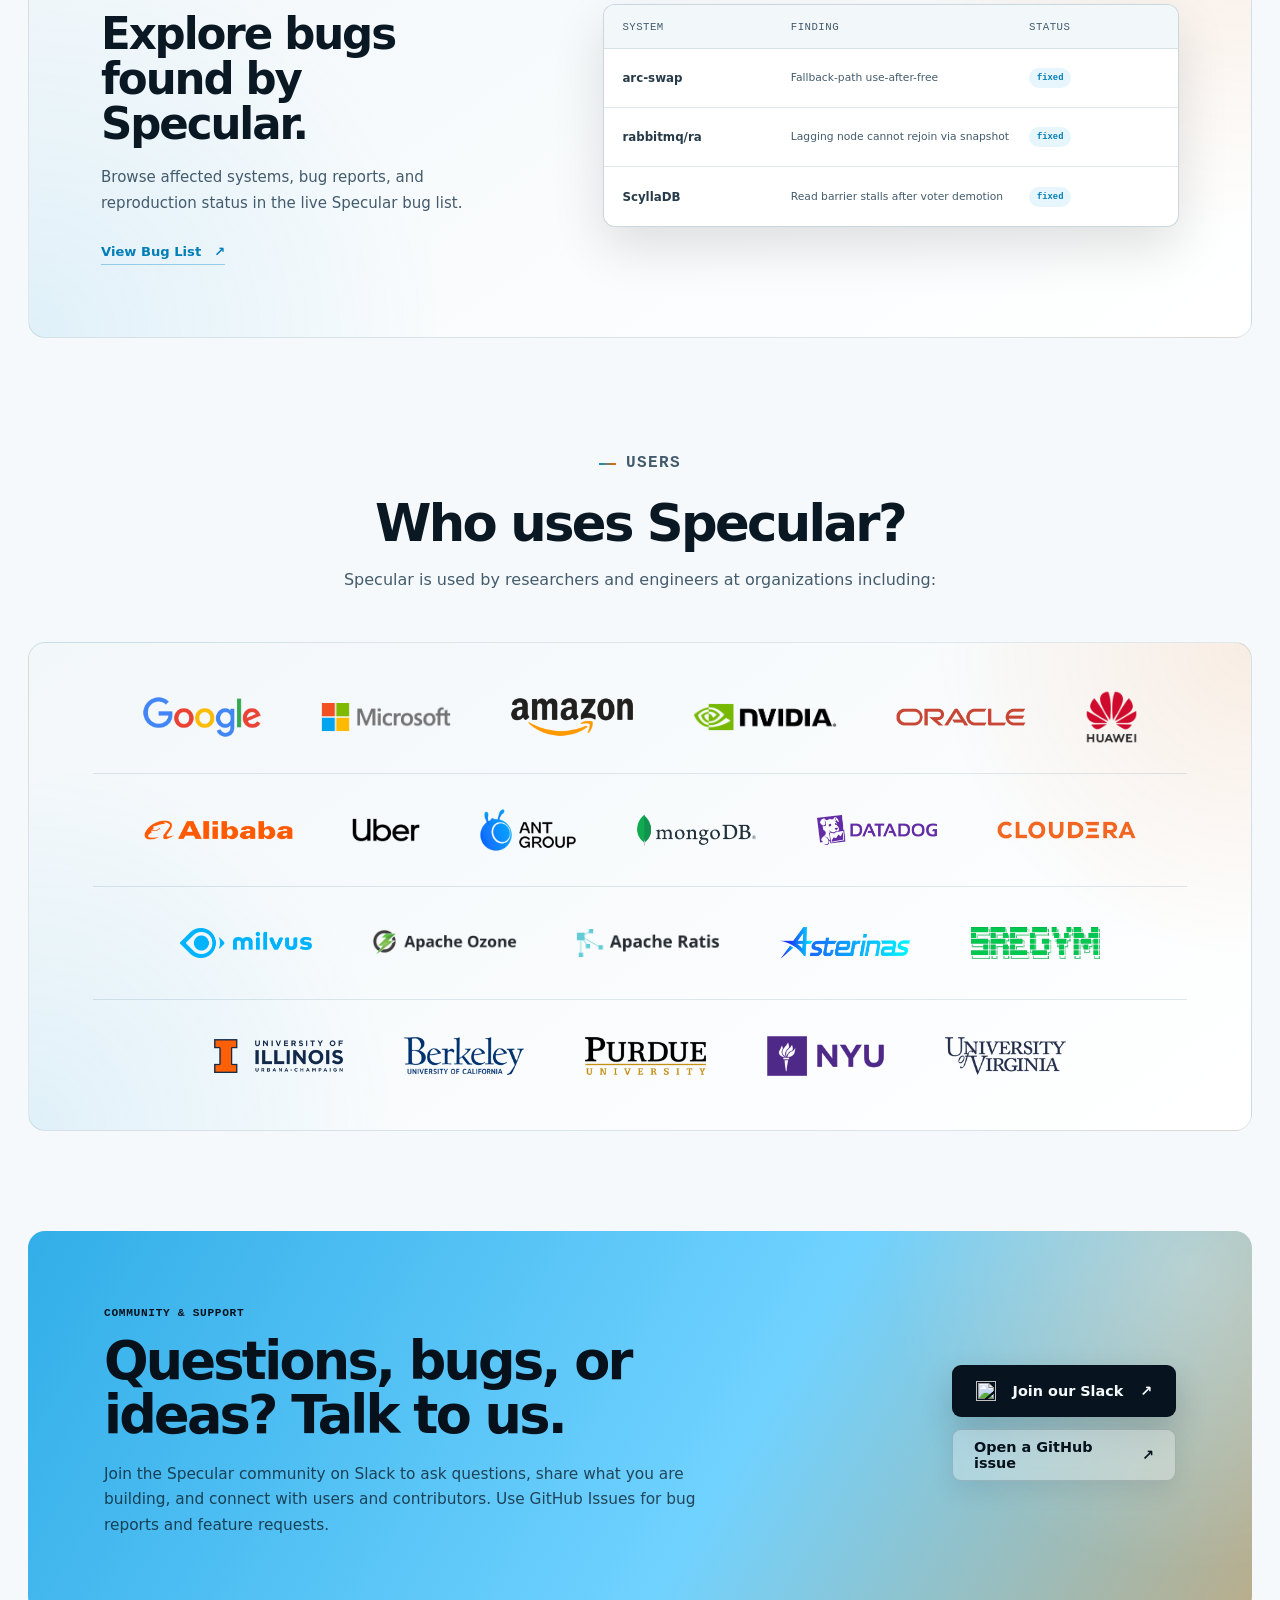
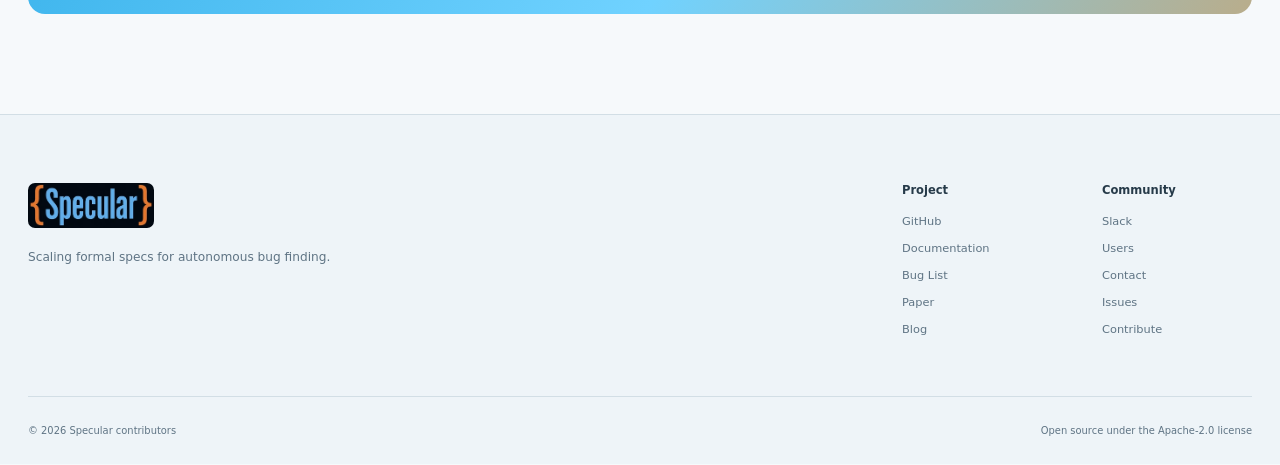
==== commit 0c51aad6: "Sync website user logos with the README" ====
--- a/index.html
+++ b/index.html
@@ -336,7 +336,7 @@
                 </a>
               </li>
               <li>
-                <a href="https://www.microsoft.com" target="_blank" rel="noopener noreferrer" style="--logo-h: 28px">
+                <a href="https://www.microsoft.com" target="_blank" rel="noopener noreferrer" style="--logo-h: 26px">
                   <img src="assets/users/microsoft.png" width="571" height="128" alt="Microsoft" loading="lazy" decoding="async" />
                 </a>
               </li>
@@ -366,25 +366,31 @@
             </ul>
             <ul class="logo-row">
               <li>
-                <a href="https://www.alibabagroup.com" target="_blank" rel="noopener noreferrer" style="--logo-h: 20px">
+                <a href="https://www.alibabagroup.com" target="_blank" rel="noopener noreferrer" style="--logo-h: 18px">
                   <img class="logo-light" src="assets/users/alibaba.png" width="945" height="128" alt="Alibaba Group" loading="lazy" decoding="async" />
                   <img class="logo-dark" src="assets/users/alibaba-dark.png" width="945" height="128" alt="Alibaba Group" loading="lazy" decoding="async" />
                 </a>
               </li>
               <li>
-                <a href="https://www.antgroup.com" target="_blank" rel="noopener noreferrer" style="--logo-h: 43px">
+                <a href="https://www.uber.com" target="_blank" rel="noopener noreferrer" style="--logo-h: 22px">
+                  <img class="logo-light" src="assets/users/uber.png" width="353" height="128" alt="Uber" loading="lazy" decoding="async" />
+                  <img class="logo-dark" src="assets/users/uber-dark.png" width="353" height="128" alt="Uber" loading="lazy" decoding="async" />
+                </a>
+              </li>
+              <li>
+                <a href="https://www.antgroup.com" target="_blank" rel="noopener noreferrer" style="--logo-h: 39px">
                   <img class="logo-light" src="assets/users/ant-group.png" width="288" height="128" alt="Ant Group" loading="lazy" decoding="async" />
                   <img class="logo-dark" src="assets/users/ant-group-dark.png" width="288" height="128" alt="Ant Group" loading="lazy" decoding="async" />
                 </a>
               </li>
               <li>
-                <a href="https://www.mongodb.com" target="_blank" rel="noopener noreferrer" style="--logo-h: 32px">
+                <a href="https://www.mongodb.com" target="_blank" rel="noopener noreferrer" style="--logo-h: 30px">
                   <img class="logo-light" src="assets/users/mongodb.png" width="461" height="128" alt="MongoDB" loading="lazy" decoding="async" />
                   <img class="logo-dark" src="assets/users/mongodb-dark.png" width="461" height="128" alt="MongoDB" loading="lazy" decoding="async" />
                 </a>
               </li>
               <li>
-                <a href="https://www.datadoghq.com" target="_blank" rel="noopener noreferrer" style="--logo-h: 31px">
+                <a href="https://www.datadoghq.com" target="_blank" rel="noopener noreferrer" style="--logo-h: 29px">
                   <img class="logo-light" src="assets/users/datadog.png" width="482" height="128" alt="Datadog" loading="lazy" decoding="async" />
                   <img class="logo-dark" src="assets/users/datadog-dark.png" width="498" height="128" alt="Datadog" loading="lazy" decoding="async" />
                 </a>
@@ -392,11 +398,6 @@
               <li>
                 <a href="https://www.cloudera.com" target="_blank" rel="noopener noreferrer" style="--logo-h: 16px">
                   <img src="assets/users/cloudera.png" width="992" height="128" alt="Cloudera" loading="lazy" decoding="async" />
-                </a>
-              </li>
-              <li>
-                <a href="https://shopee.com" target="_blank" rel="noopener noreferrer" style="--logo-h: 48px">
-                  <img src="assets/users/shopee.png" width="92" height="128" alt="Shopee" loading="lazy" decoding="async" />
                 </a>
               </li>
             </ul>
@@ -431,15 +432,15 @@
             </ul>
             <ul class="logo-row">
               <li>
+                <a href="https://illinois.edu" target="_blank" rel="noopener noreferrer" style="--logo-h: 32px">
+                  <img class="logo-light" src="assets/users/uiuc.png" width="469" height="128" alt="University of Illinois Urbana-Champaign" loading="lazy" decoding="async" />
+                  <img class="logo-dark" src="assets/users/uiuc-dark.png" width="469" height="128" alt="University of Illinois Urbana-Champaign" loading="lazy" decoding="async" />
+                </a>
+              </li>
+              <li>
                 <a href="https://www.berkeley.edu" target="_blank" rel="noopener noreferrer" style="--logo-h: 35px">
                   <img class="logo-light" src="assets/users/berkeley.png" width="398" height="128" alt="UC Berkeley" loading="lazy" decoding="async" />
                   <img class="logo-dark" src="assets/users/berkeley-dark.png" width="398" height="128" alt="UC Berkeley" loading="lazy" decoding="async" />
-                </a>
-              </li>
-              <li>
-                <a href="https://illinois.edu" target="_blank" rel="noopener noreferrer" style="--logo-h: 32px">
-                  <img class="logo-light" src="assets/users/uiuc.png" width="469" height="128" alt="University of Illinois Urbana-Champaign" loading="lazy" decoding="async" />
-                  <img class="logo-dark" src="assets/users/uiuc-dark.png" width="469" height="128" alt="University of Illinois Urbana-Champaign" loading="lazy" decoding="async" />
                 </a>
               </li>
               <li>
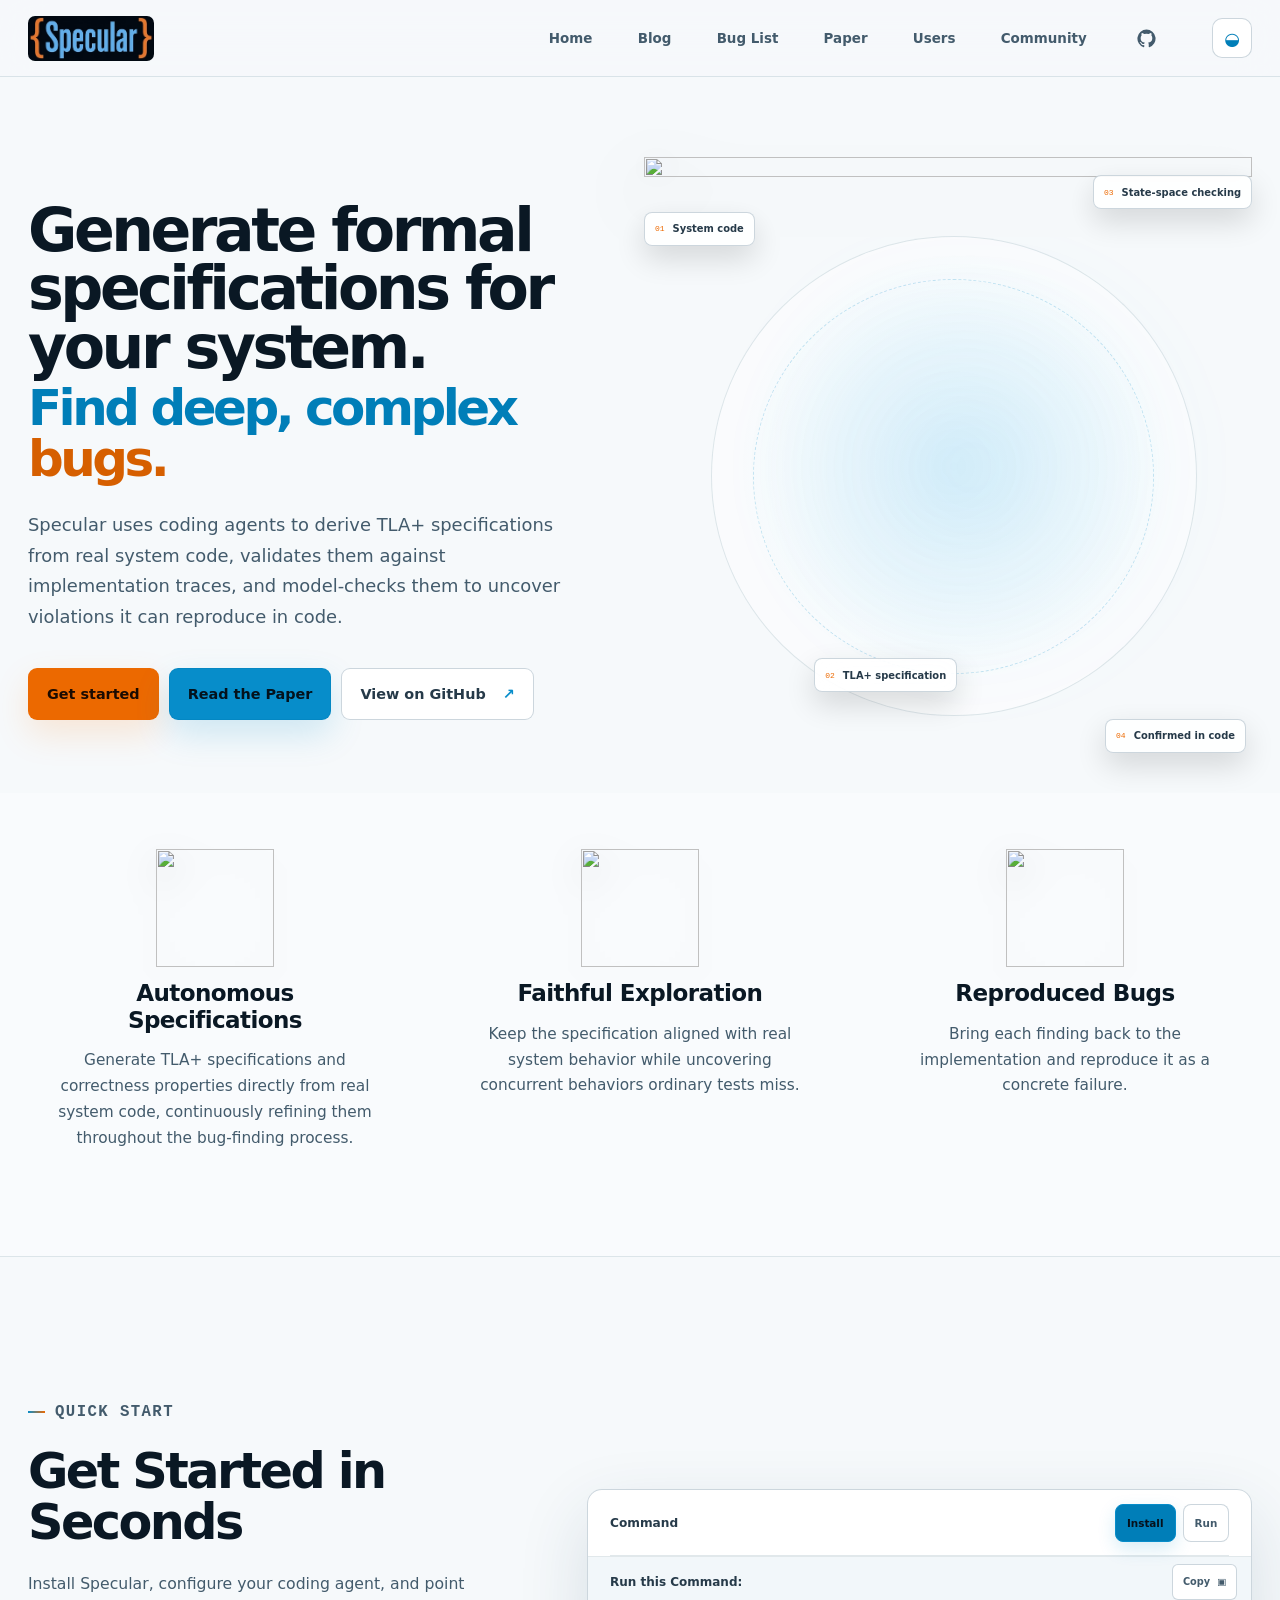
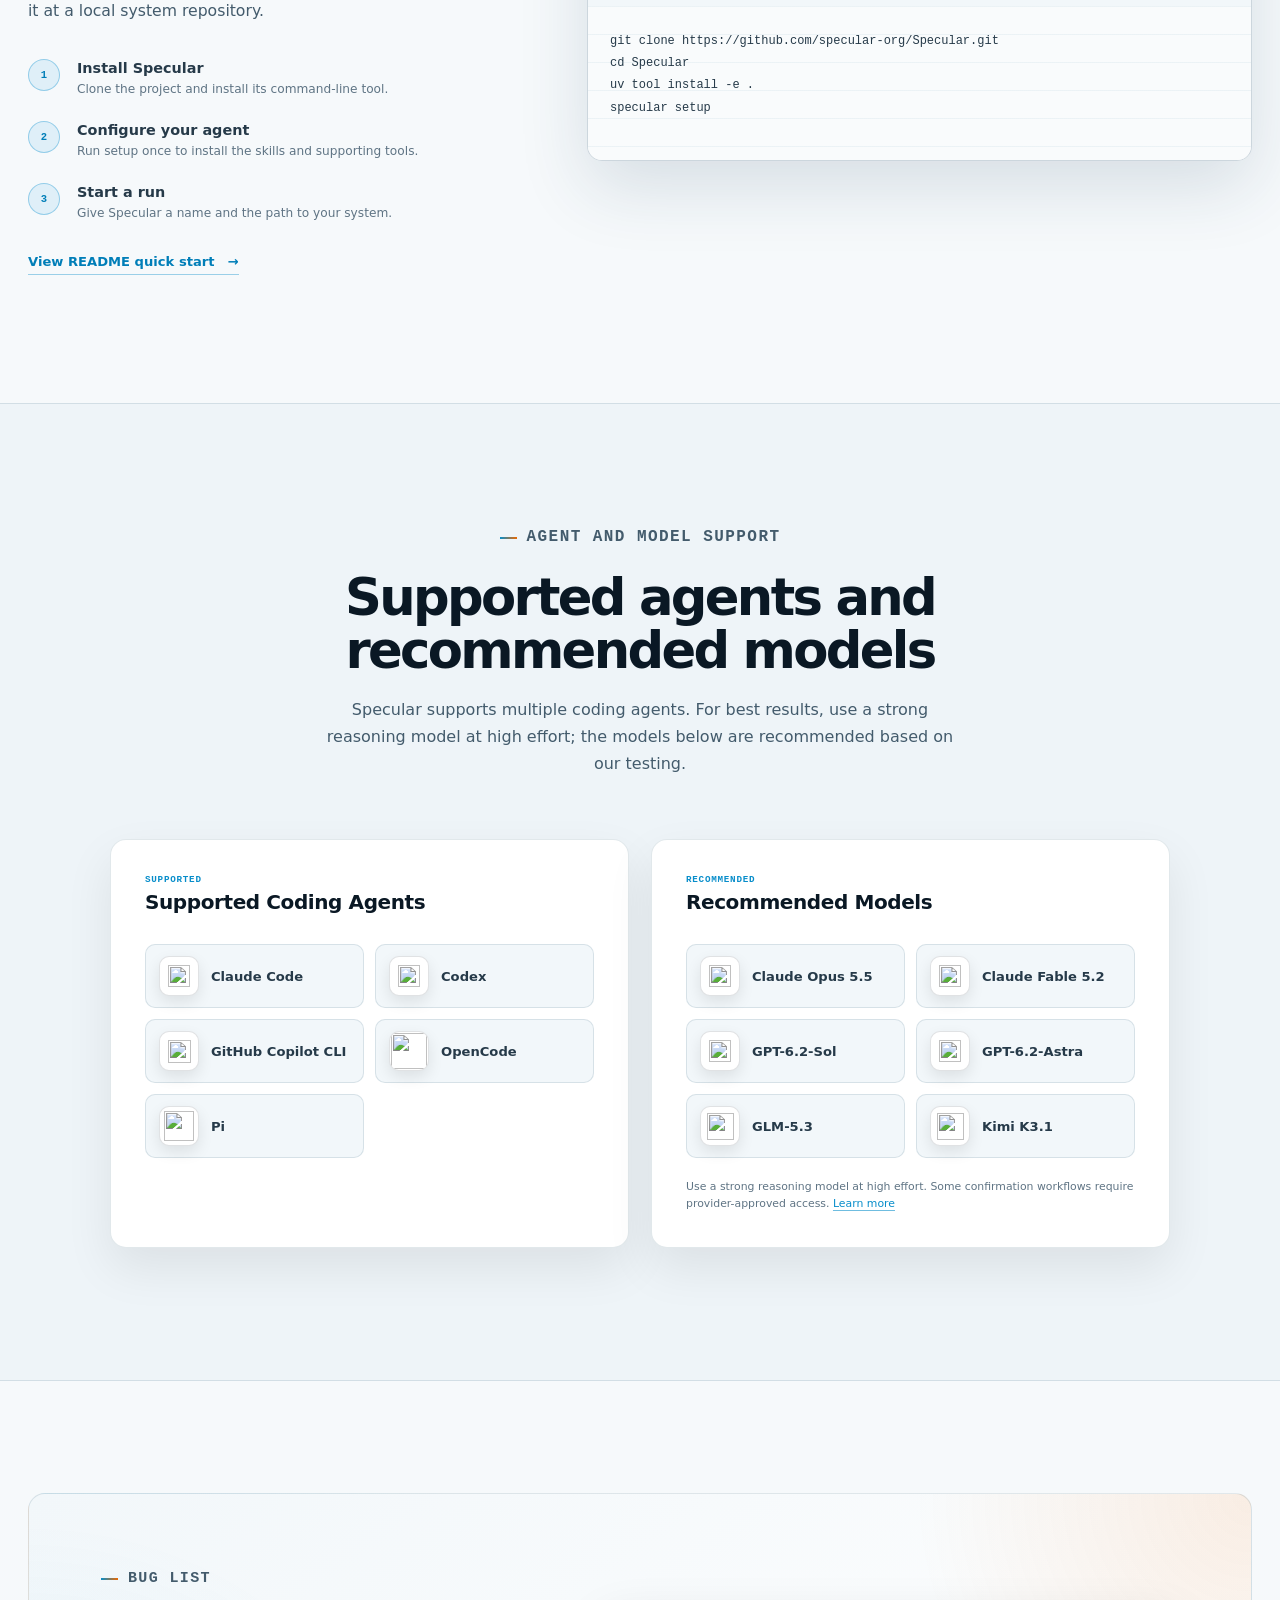
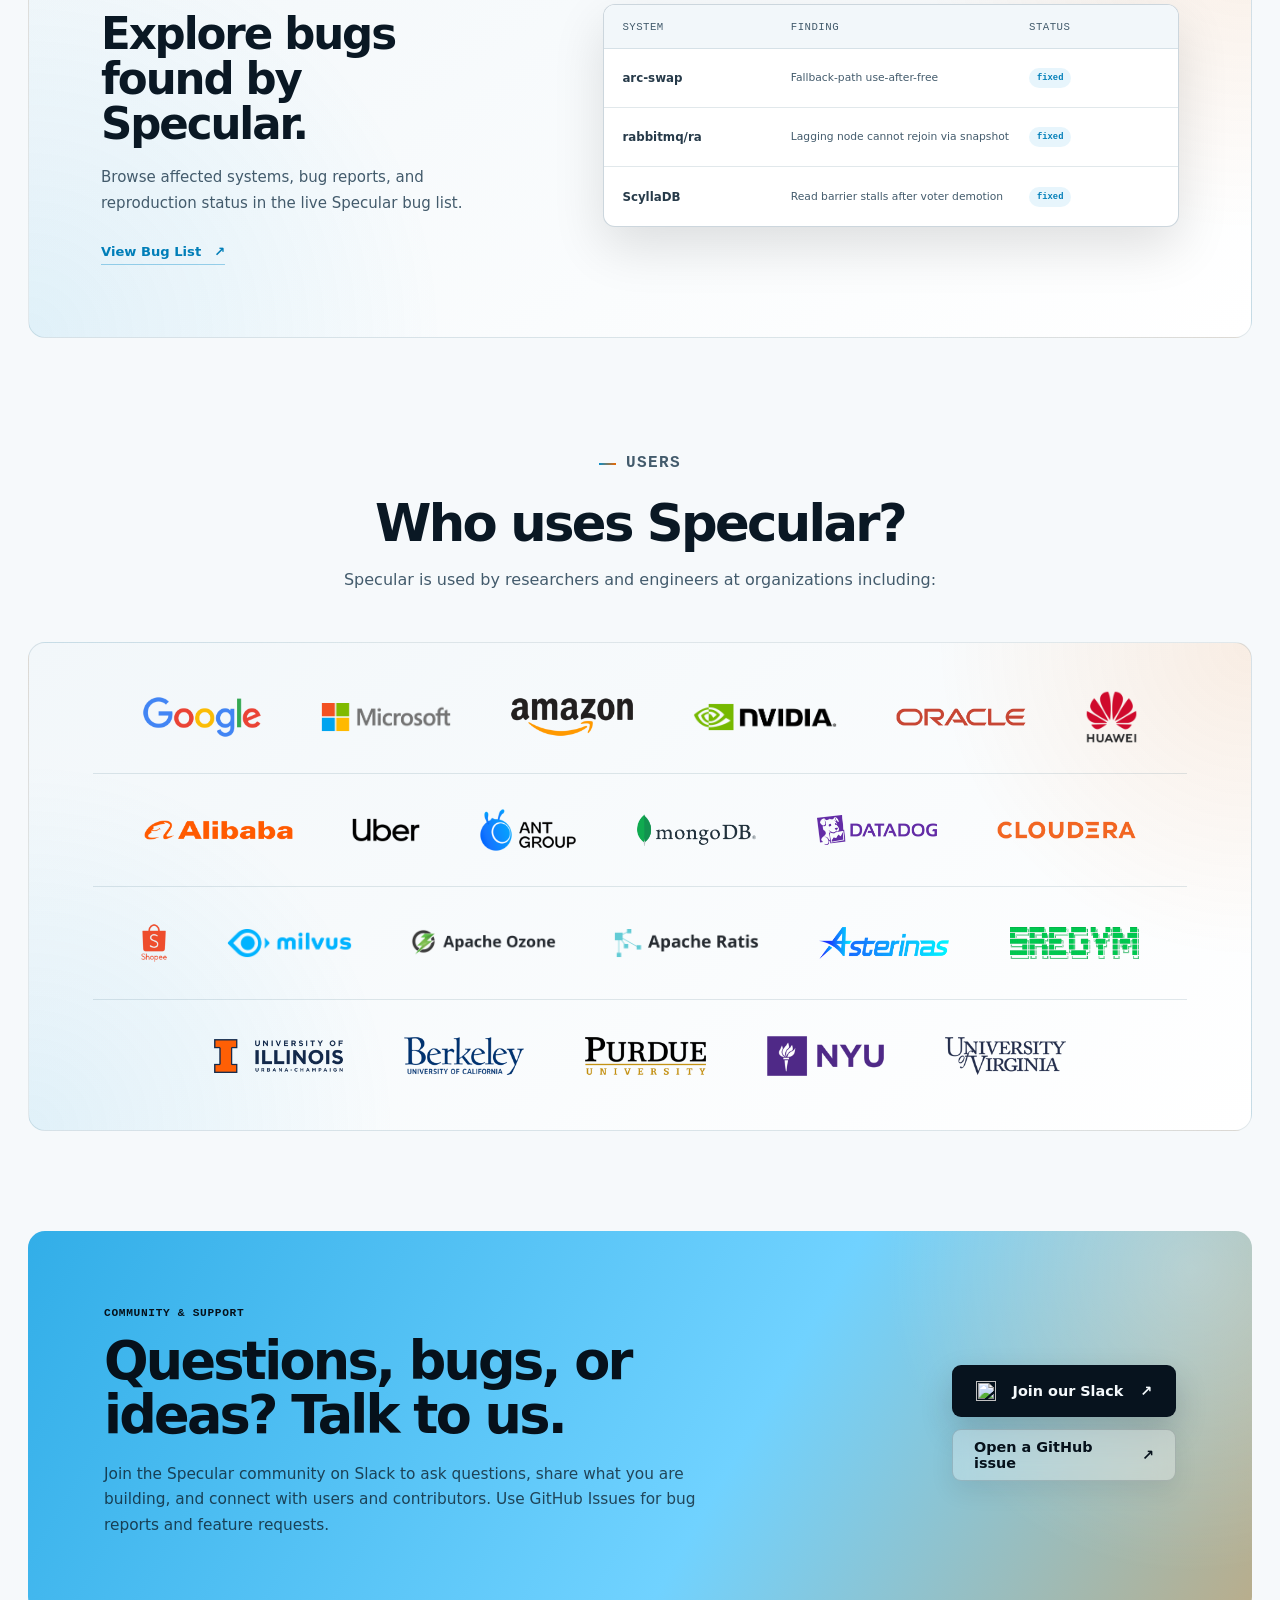
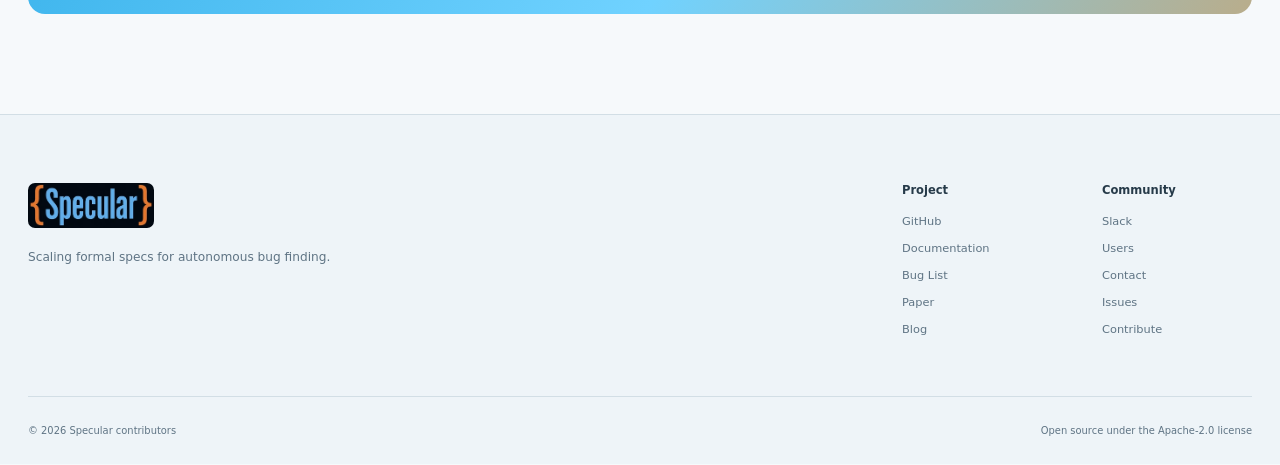
==== commit 6450771e: "Restore the Shopee logo on the website" ====
--- a/index.html
+++ b/index.html
@@ -403,7 +403,12 @@
             </ul>
             <ul class="logo-row">
               <li>
-                <a href="https://milvus.io" target="_blank" rel="noopener noreferrer" style="--logo-h: 29px">
+                <a href="https://shopee.com" target="_blank" rel="noopener noreferrer" style="--logo-h: 35px">
+                  <img src="assets/users/shopee.png" width="92" height="128" alt="Shopee" loading="lazy" decoding="async" />
+                </a>
+              </li>
+              <li>
+                <a href="https://milvus.io" target="_blank" rel="noopener noreferrer" style="--logo-h: 27px">
                   <img src="assets/users/milvus.png" width="531" height="128" alt="Milvus" loading="lazy" decoding="async" />
                 </a>
               </li>
